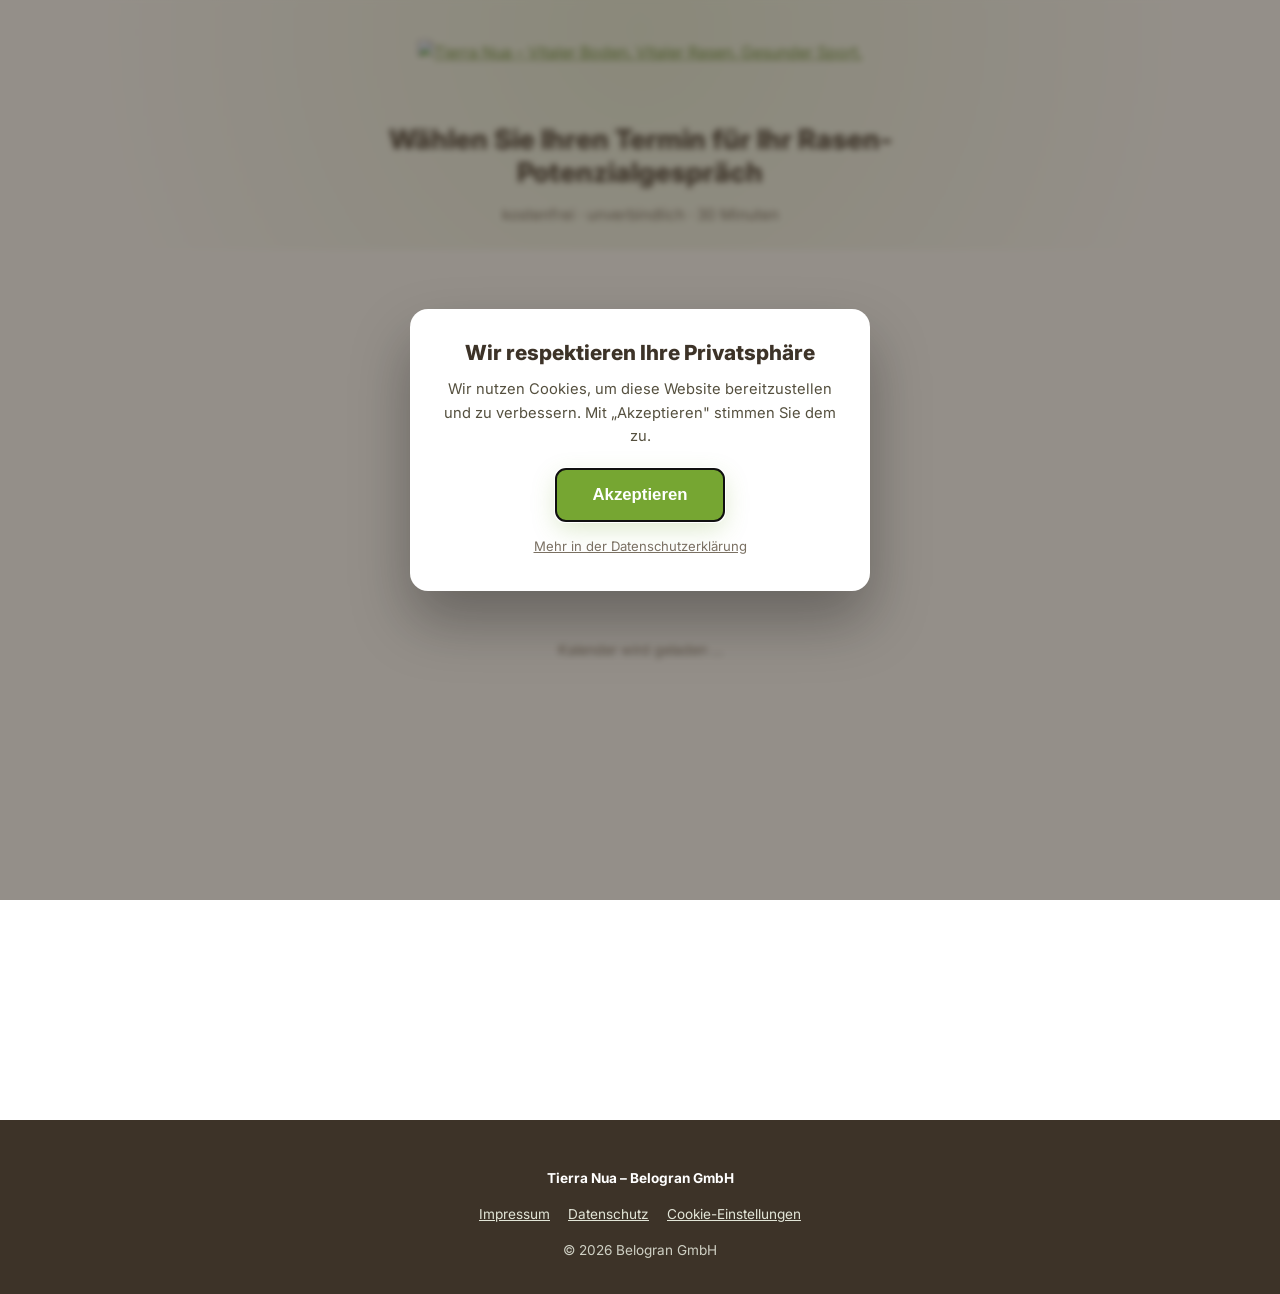
==== index.html @ 2b4388bb "Add files via upload" ====
<!DOCTYPE html>
<html lang="de">
<head>
<meta charset="UTF-8">
<meta name="viewport" content="width=device-width, initial-scale=1.0">
<title>Termin wählen – Rasen-Potenzialgespräch | Tierra Nua</title>
<meta name="description" content="Wählen Sie Ihren Termin für das kostenlose, 30-minütige Rasen-Potenzialgespräch mit Tierra Nua.">
<link rel="icon" href="/favicon.png">
<link rel="preconnect" href="https://fonts.googleapis.com">
<link rel="preconnect" href="https://fonts.gstatic.com" crossorigin>
<link href="https://fonts.googleapis.com/css2?family=Inter:wght@400;500;600;700;800&display=swap" rel="stylesheet">
<link rel="stylesheet" href="/styles.css">
</head>
<body>

<!-- Cookie-Consent-Modal: blockierend, EIN Consent-Punkt für die ganze Seite -->
<div id="cookie-modal" class="cookie-modal" role="dialog" aria-modal="true" aria-labelledby="cookie-title">
  <div class="cookie-modal__box">
    <h2 id="cookie-title" class="cookie-modal__title">Wir respektieren Ihre Privatsphäre</h2>
    <p>Wir nutzen Cookies, um diese Website bereitzustellen und zu verbessern. Mit „Akzeptieren" stimmen Sie dem zu.</p>
    <div class="cookie-modal__btns">
      <button type="button" id="cookie-all" class="btn-cta">Akzeptieren</button>
    </div>
    <a href="/datenschutz" class="cookie-modal__link">Mehr in der Datenschutzerklärung</a>
  </div>
</div>
<script>
  (function(){var c=localStorage.getItem('consent_v1');var m=document.getElementById('cookie-modal');
   if(c){m.hidden=true;}else{document.documentElement.style.overflow='hidden';}})();
</script>

<header class="termin-header hero-bg">
  <div class="container">
    <a href="/" style="display:inline-block;margin-bottom:20px;">
      <img src="/bilder/tierra-nua-logo-mit-claim.png" alt="Tierra Nua – Vitaler Boden. Vitaler Rasen. Gesunder Sport." style="height:64px;width:auto;margin:0 auto;" loading="lazy">
    </a>
    <h1 style="font-size:1.7rem;">Wählen Sie Ihren Termin für Ihr Rasen-Potenzialgespräch</h1>
    <p class="micro-text" style="font-size:0.95rem;">kostenfrei · unverbindlich · 30 Minuten</p>
  </div>
</header>

<section style="padding-top:0;">
  <div class="calendly-wrap">
    <div id="calendly-embed" class="calendly-embed">
      <div class="calendly-loading">Kalender wird geladen …</div>
    </div>
  </div>
</section>

<footer>
  <div class="footer-brand">Tierra Nua – Belogran GmbH</div>
  <div class="footer-links">
    <a href="/impressum">Impressum</a>
    <a href="/datenschutz">Datenschutz</a>
    <a href="#" data-open-cookie-settings>Cookie-Einstellungen</a>
  </div>
  <p style="margin:0;">© <span id="year"></span> Belogran GmbH</p>
</footer>

<script>document.getElementById('year').textContent = new Date().getFullYear();</script>
<script src="/main.js"></script>
</body>
</html>
---- styles.css ----
/* Tierra Nua – Rasen-Potenzialgespräch Landingpage
   Farben: #76A632 (Grün) / #3D3328 (dunkles Braun) / helle Basis */

:root {
  --color-primary: #76A632;
  --color-primary-dark: #5c8527;
  --color-primary-light: #eaf3de;
  --color-dark: #3D3328;
  --color-text: #3D3328;
  --color-bg: #FFFFFF;
  --color-bg-alt: #F7F9F3;
  --color-border: #E4E7DD;
  --max-width-text: 780px;
  --max-width-grid: 1120px;
  --space-section: 96px;
  --space-section-mobile: 64px;
}

* { box-sizing: border-box; }

html { scroll-behavior: smooth; }

body {
  margin: 0;
  font-family: 'Inter', -apple-system, BlinkMacSystemFont, 'Segoe UI', Roboto, sans-serif;
  color: var(--color-text);
  background: var(--color-bg);
  line-height: 1.6;
  -webkit-font-smoothing: antialiased;
}

img { max-width: 100%; height: auto; display: block; }

a { color: var(--color-primary-dark); }

h1, h2, h3 { color: var(--color-dark); line-height: 1.2; margin: 0 0 0.5em; }
h1 { font-size: clamp(2rem, 5vw, 3rem); font-weight: 800; }
h2 { font-size: clamp(1.6rem, 4vw, 2.3rem); font-weight: 800; }
h3 { font-size: 1.2rem; font-weight: 700; }
p { margin: 0 0 1em; }

.container {
  max-width: var(--max-width-text);
  margin: 0 auto;
  padding: 0 24px;
  text-align: center;
}

.container-wide {
  max-width: var(--max-width-grid);
  margin: 0 auto;
  padding: 0 24px;
  text-align: center;
}

section { padding: var(--space-section-mobile) 0; }
@media (min-width: 768px) {
  section { padding: var(--space-section) 0; }
}

.section-alt { background: var(--color-bg-alt); }
.section-accent { background: linear-gradient(160deg, var(--color-primary), var(--color-primary-dark)); color: #fff; }
.section-accent h2, .section-accent p { color: #fff; }

/* Eyebrow badge */
.eyebrow {
  display: inline-block;
  background: var(--color-primary-light);
  color: var(--color-primary-dark);
  font-weight: 700;
  font-size: 0.85rem;
  letter-spacing: 0.02em;
  padding: 8px 18px;
  border-radius: 999px;
  margin-bottom: 20px;
}

/* CTA button */
.btn-cta {
  display: inline-block;
  background: var(--color-primary);
  color: #fff;
  font-weight: 700;
  font-size: 1.05rem;
  padding: 16px 36px;
  border-radius: 10px;
  text-decoration: none;
  border: none;
  cursor: pointer;
  transition: transform 0.15s ease, background 0.15s ease, box-shadow 0.15s ease;
  box-shadow: 0 8px 24px rgba(118, 166, 50, 0.25);
}
.btn-cta:hover { background: var(--color-primary-dark); transform: translateY(-2px); }
.section-accent .btn-cta { background: #fff; color: var(--color-primary-dark); box-shadow: 0 8px 24px rgba(0,0,0,0.15); }
.section-accent .btn-cta:hover { background: #f2f2f2; }

.micro-text {
  font-size: 0.85rem;
  color: #6b6154;
  margin-top: 12px;
}
.section-accent .micro-text { color: rgba(255,255,255,0.85); }

/* Hero */
.hero { padding-top: 56px; }
.hero-video {
  max-width: 720px;
  margin: 28px auto;
  aspect-ratio: 16/9;
  border-radius: 16px;
  overflow: hidden;
  position: relative;
  background: #22301a;
  box-shadow: 0 20px 50px rgba(61, 51, 40, 0.25);
}
.hero-video__placeholder {
  position: absolute; inset: 0;
  display: flex; align-items: center; justify-content: center;
  color: #fff;
}
.hero-video__play {
  width: 74px; height: 74px; border-radius: 50%;
  background: rgba(255,255,255,0.15);
  border: 2px solid rgba(255,255,255,0.6);
  display: flex; align-items: center; justify-content: center;
}
.hero-bg {
  position: relative;
  overflow: hidden;
}
.hero-bg::before {
  content: "";
  position: absolute;
  top: -30%; left: 50%;
  width: 140%; height: 140%;
  transform: translateX(-50%);
  background: radial-gradient(circle at 50% 30%, rgba(118,166,50,0.16), transparent 60%);
  animation: drift 18s ease-in-out infinite alternate;
  z-index: 0;
  pointer-events: none;
}
.hero-bg > * { position: relative; z-index: 1; }
@keyframes drift {
  from { transform: translateX(-52%) translateY(0); }
  to { transform: translateX(-48%) translateY(2%); }
}

.trust-line {
  margin-top: 32px;
  font-size: 0.95rem;
  color: #6b6154;
  font-weight: 600;
}

/* Icon list */
.icon-list {
  list-style: none;
  padding: 0;
  margin: 40px auto 0;
  max-width: var(--max-width-grid);
  display: grid;
  gap: 20px;
  grid-template-columns: 1fr;
  text-align: left;
}
@media (min-width: 640px) {
  .icon-list { grid-template-columns: 1fr 1fr; }
}
.icon-list li {
  display: flex;
  gap: 16px;
  align-items: flex-start;
  background: #fff;
  border: 1px solid var(--color-border);
  border-radius: 14px;
  padding: 20px;
}
.icon-list .icon {
  flex: none;
  width: 40px; height: 40px;
  border-radius: 10px;
  background: var(--color-primary-light);
  display: flex; align-items: center; justify-content: center;
}
.icon-list .icon svg { width: 22px; height: 22px; stroke: var(--color-primary-dark); }

/* Step grid (Lösung / So läuft's) */
.step-grid {
  display: grid;
  gap: 24px;
  grid-template-columns: 1fr;
  margin: 40px auto 0;
  max-width: var(--max-width-grid);
}
@media (min-width: 768px) {
  .step-grid { grid-template-columns: repeat(3, 1fr); }
}
.step-card {
  background: #fff;
  border: 1px solid var(--color-border);
  border-radius: 16px;
  padding: 28px 24px;
  text-align: left;
  position: relative;
}
.step-card .step-badge {
  display: inline-flex;
  align-items: center; justify-content: center;
  width: 34px; height: 34px;
  border-radius: 50%;
  background: var(--color-primary);
  color: #fff;
  font-weight: 800;
  margin-bottom: 14px;
}
.step-card .step-tag {
  display: inline-block;
  font-size: 0.75rem;
  font-weight: 700;
  color: var(--color-primary-dark);
  background: var(--color-primary-light);
  padding: 3px 10px;
  border-radius: 999px;
  margin-bottom: 10px;
}
.step-card .icon-wrap {
  width: 44px; height: 44px;
  border-radius: 12px;
  background: var(--color-primary-light);
  display: flex; align-items: center; justify-content: center;
  margin-bottom: 14px;
}
.step-card .icon-wrap svg { width: 24px; height: 24px; stroke: var(--color-primary-dark); }

/* Proof / Testimonials */
.testimonial-grid {
  display: grid;
  gap: 24px;
  grid-template-columns: 1fr;
  margin: 40px auto 0;
  max-width: var(--max-width-grid);
  text-align: left;
}
@media (min-width: 860px) {
  .testimonial-grid { grid-template-columns: repeat(3, 1fr); }
}
.testimonial-card {
  background: #fff;
  border: 1px solid var(--color-border);
  border-radius: 16px;
  padding: 26px 24px;
  display: flex;
  flex-direction: column;
}
.testimonial-card blockquote {
  margin: 0 0 16px;
  font-size: 0.95rem;
  color: var(--color-text);
  flex: 1;
}
.testimonial-card cite {
  font-style: normal;
  font-weight: 700;
  font-size: 0.9rem;
  color: var(--color-dark);
  display: block;
}
.testimonial-card .role {
  font-size: 0.82rem;
  color: #7a7062;
  font-weight: 500;
}

.proof-images {
  display: grid;
  gap: 20px;
  grid-template-columns: 1fr;
  margin: 48px auto 0;
  max-width: var(--max-width-grid);
}
@media (min-width: 700px) {
  .proof-images { grid-template-columns: 1fr 1fr; }
}
.proof-images figure {
  margin: 0;
  border-radius: 16px;
  overflow: hidden;
  border: 1px solid var(--color-border);
  background: #fff;
}
.proof-images figcaption {
  padding: 14px 18px;
  font-size: 0.85rem;
  color: #6b6154;
  text-align: left;
}

/* Bio section */
.bio-grid {
  display: grid;
  gap: 40px;
  align-items: center;
  grid-template-columns: 1fr;
  max-width: var(--max-width-grid);
  margin: 0 auto;
  text-align: left;
}
@media (min-width: 800px) {
  .bio-grid { grid-template-columns: 320px 1fr; }
}
.bio-photo img {
  border-radius: 20px;
  width: 100%;
  aspect-ratio: 4/5;
  object-fit: cover;
}
.credibility-row {
  display: grid;
  gap: 16px;
  grid-template-columns: 1fr;
  margin-top: 28px;
}
@media (min-width: 620px) {
  .credibility-row { grid-template-columns: repeat(2, 1fr); }
}
.credibility-card {
  background: var(--color-bg-alt);
  border-radius: 12px;
  padding: 16px 18px;
  font-size: 0.9rem;
}
.credibility-card strong { display: block; color: var(--color-dark); margin-bottom: 2px; }

/* Angebot */
.offer-box {
  max-width: var(--max-width-text);
  margin: 40px auto 0;
  background: #fff;
  border: 1px solid var(--color-border);
  border-radius: 18px;
  padding: 36px 28px;
  text-align: left;
}
.offer-box ul { padding-left: 20px; margin: 0 0 20px; }
.offer-box li { margin-bottom: 8px; }
.risk-reversal {
  background: var(--color-primary-light);
  border-radius: 12px;
  padding: 16px 18px;
  font-weight: 600;
  color: var(--color-primary-dark);
  margin-bottom: 20px;
}

/* FAQ */
.faq-list { max-width: var(--max-width-text); margin: 40px auto 0; text-align: left; }
.faq-item {
  border-bottom: 1px solid var(--color-border);
  padding: 18px 0;
}
.faq-item summary {
  cursor: pointer;
  font-weight: 700;
  color: var(--color-dark);
  list-style: none;
  display: flex;
  justify-content: space-between;
  align-items: center;
  gap: 12px;
}
.faq-item summary::-webkit-details-marker { display: none; }
.faq-item summary::after {
  content: "+";
  font-size: 1.4rem;
  color: var(--color-primary-dark);
  flex: none;
}
.faq-item[open] summary::after { content: "–"; }
.faq-item p { margin-top: 12px; color: #55503f; }

/* Footer */
footer {
  background: var(--color-dark);
  color: #cfd0c4;
  padding: 48px 24px 32px;
  text-align: center;
  font-size: 0.85rem;
}
footer a { color: #e3e6d8; text-decoration: underline; }
footer .footer-links {
  display: flex;
  gap: 18px;
  justify-content: center;
  flex-wrap: wrap;
  margin: 14px 0;
}
footer .footer-brand { font-weight: 700; color: #fff; margin-bottom: 6px; }

/* Fade-in on scroll */
.fade-in {
  opacity: 0;
  transform: translateY(16px);
  transition: opacity 0.7s ease, transform 0.7s ease;
}
.fade-in.is-visible { opacity: 1; transform: translateY(0); }

@media (prefers-reduced-motion: reduce) {
  html { scroll-behavior: auto; }
  .hero-bg::before { animation: none; }
  .fade-in { opacity: 1; transform: none; transition: none; }
}

/* Cookie consent modal */
.cookie-modal {
  position: fixed;
  inset: 0;
  z-index: 9999;
  display: flex;
  align-items: center;
  justify-content: center;
  background: rgba(61, 51, 40, 0.55);
  backdrop-filter: blur(3px);
  padding: 20px;
}
.cookie-modal[hidden] { display: none; }
.cookie-modal__box {
  background: #fff;
  border-radius: 18px;
  max-width: 460px;
  width: 100%;
  padding: 32px 28px;
  text-align: center;
  box-shadow: 0 30px 60px rgba(0,0,0,0.3);
}
.cookie-modal__title { font-size: 1.3rem; margin-bottom: 12px; }
.cookie-modal p { font-size: 0.92rem; color: #55503f; }
.cookie-modal__btns { margin: 20px 0 12px; }
.cookie-modal__link { font-size: 0.82rem; color: #7a7062; }

/* Termin page */
.termin-header { padding: 40px 0 8px; }
.calendly-wrap {
  max-width: 900px;
  margin: 24px auto 0;
  min-width: 320px;
}
.calendly-embed {
  min-width: 320px;
  height: 750px;
}
.calendly-loading {
  display: flex; align-items: center; justify-content: center;
  height: 100%; color: #7a7062; font-size: 0.9rem;
}

/* Danke page */
.check-icon {
  width: 64px; height: 64px;
  border-radius: 50%;
  background: var(--color-primary-light);
  display: flex; align-items: center; justify-content: center;
  margin: 0 auto 20px;
}
.check-icon svg { width: 32px; height: 32px; stroke: var(--color-primary-dark); }
.next-steps {
  text-align: left;
  max-width: var(--max-width-text);
  margin: 32px auto 0;
  display: grid;
  gap: 18px;
}
.next-steps li { display: flex; gap: 14px; }
.next-steps .num {
  flex: none;
  width: 30px; height: 30px;
  border-radius: 50%;
  background: var(--color-primary);
  color: #fff;
  font-weight: 700;
  display: flex; align-items: center; justify-content: center;
  font-size: 0.9rem;
}

/* Legal pages */
.legal-page { max-width: 820px; margin: 0 auto; padding: 56px 24px 80px; text-align: left; }
.legal-page h1 { font-size: 1.8rem; margin-bottom: 24px; }
.legal-page h2 { font-size: 1.2rem; margin-top: 32px; }
.legal-page p, .legal-page li { font-size: 0.95rem; color: #4a4436; }
.legal-todo {
  background: #fff4d6;
  border: 1px solid #e7cf8a;
  border-radius: 10px;
  padding: 14px 16px;
  font-size: 0.85rem;
  color: #6b5a1e;
  margin: 16px 0;
}
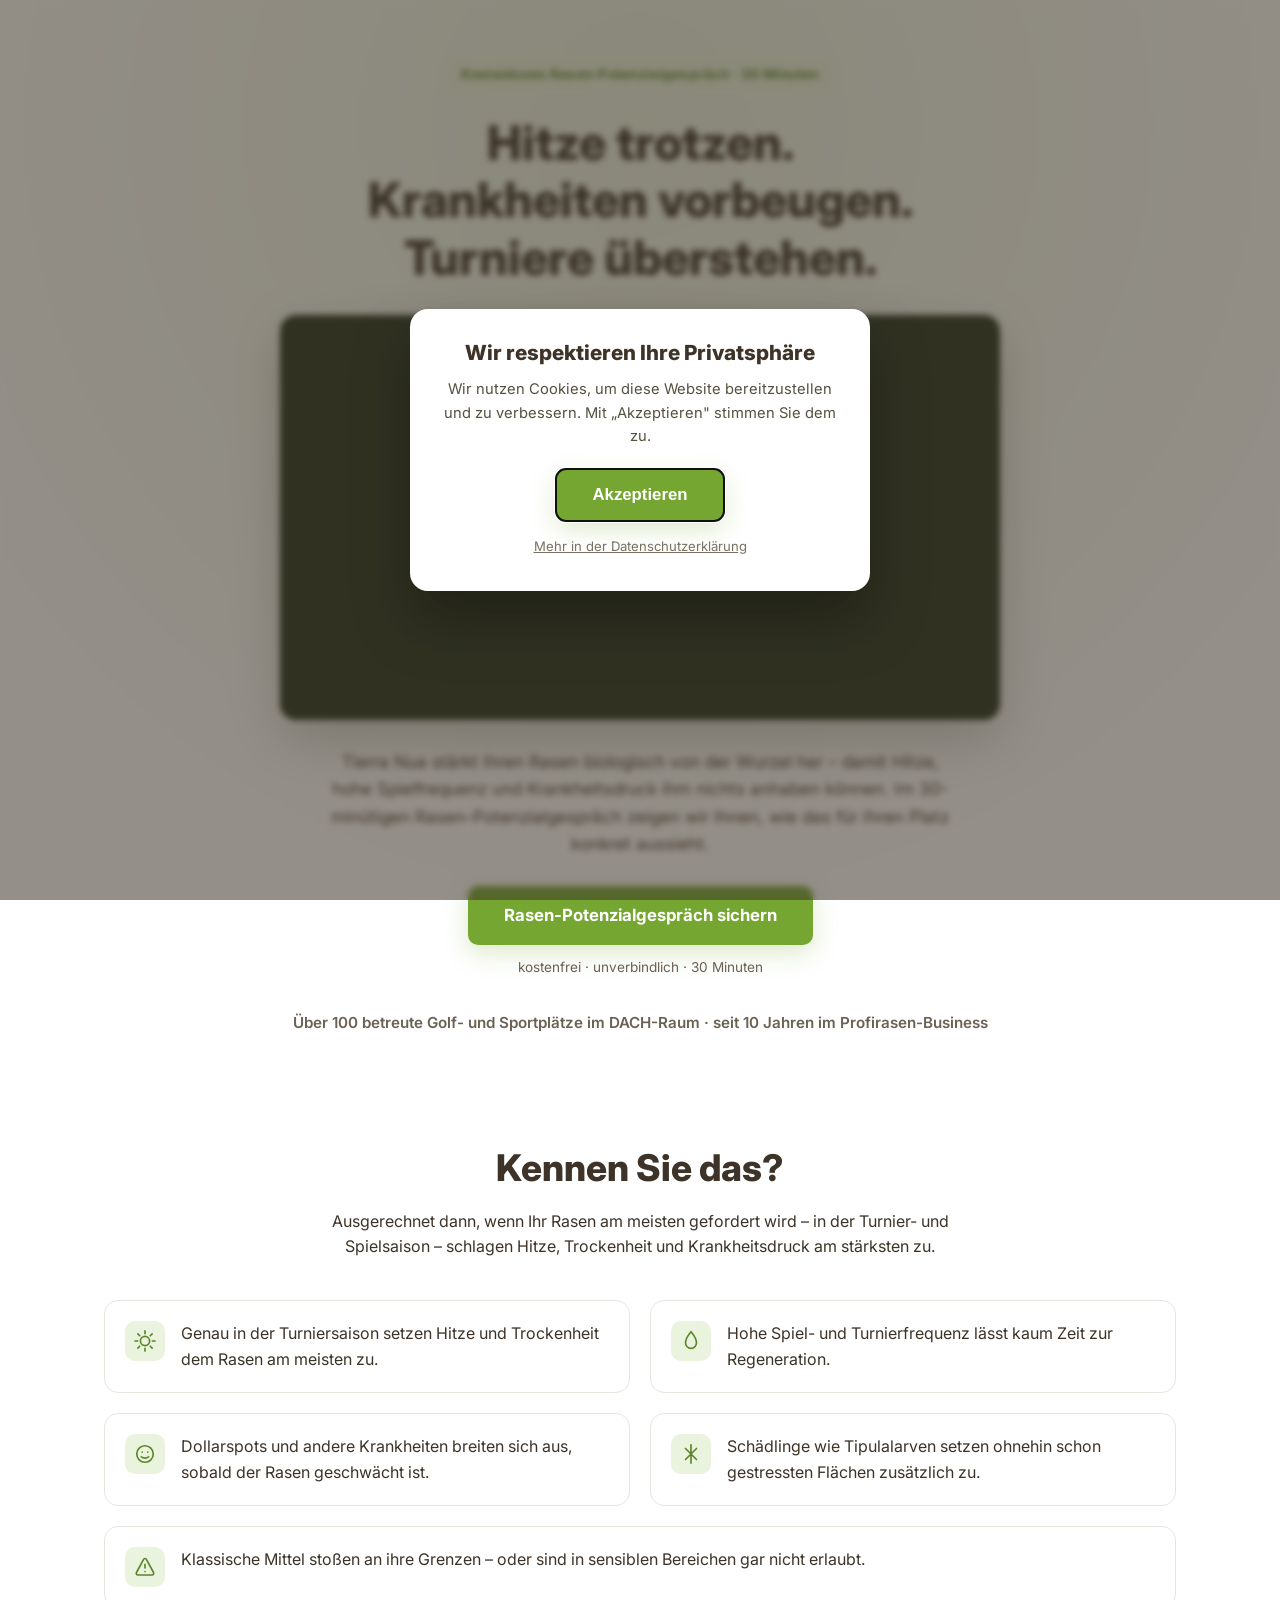
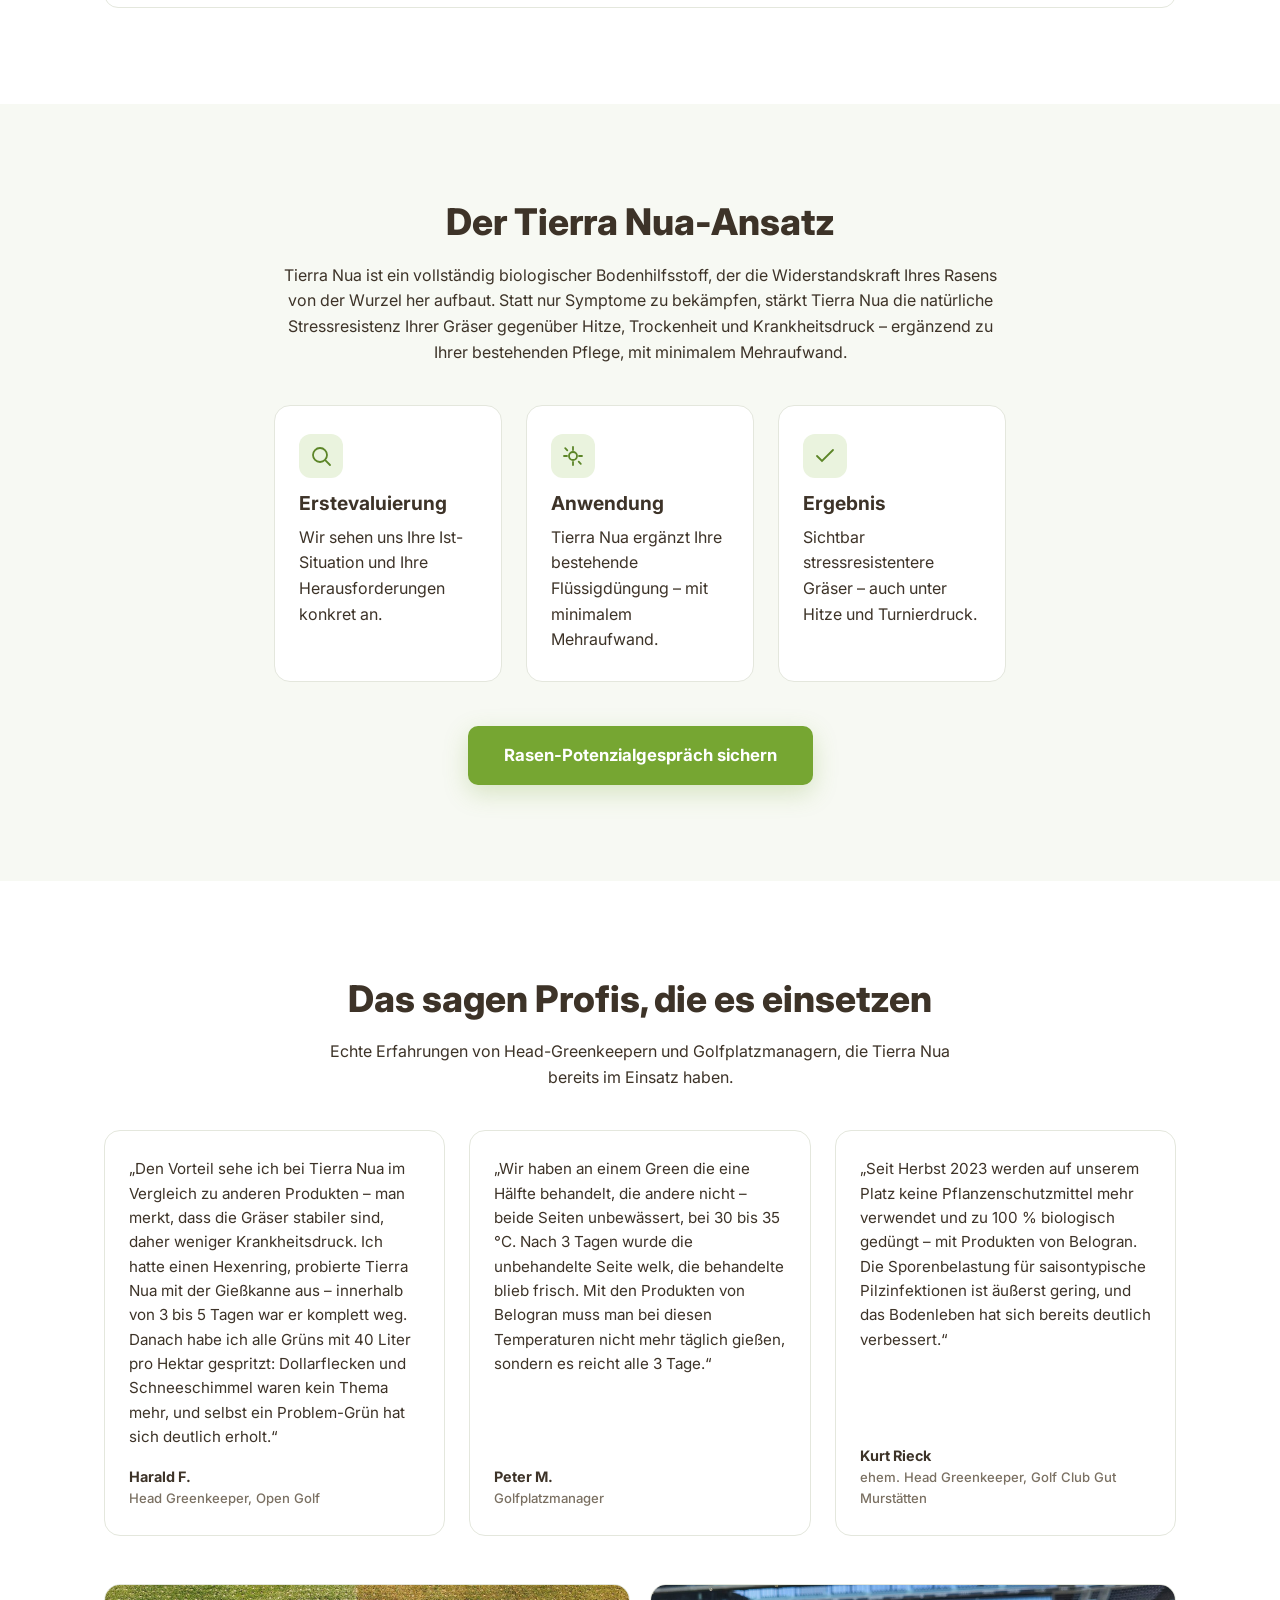
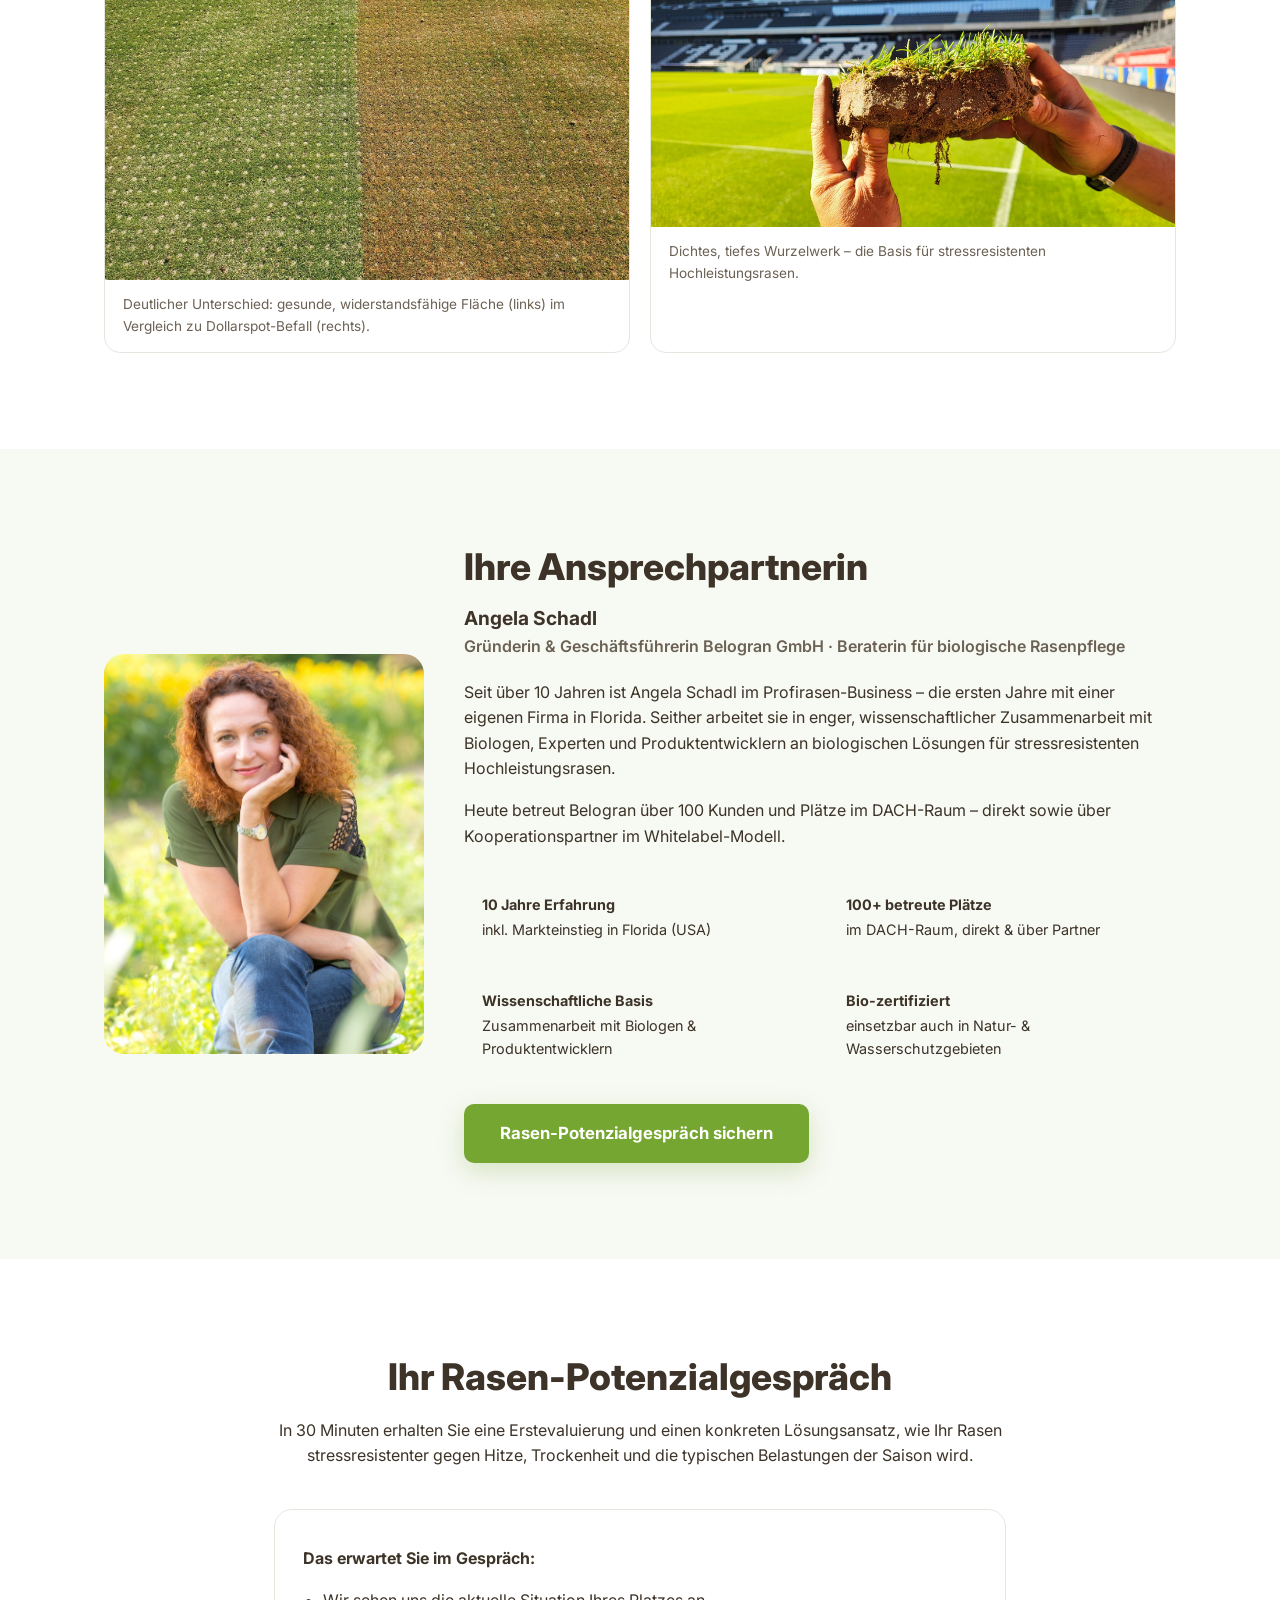
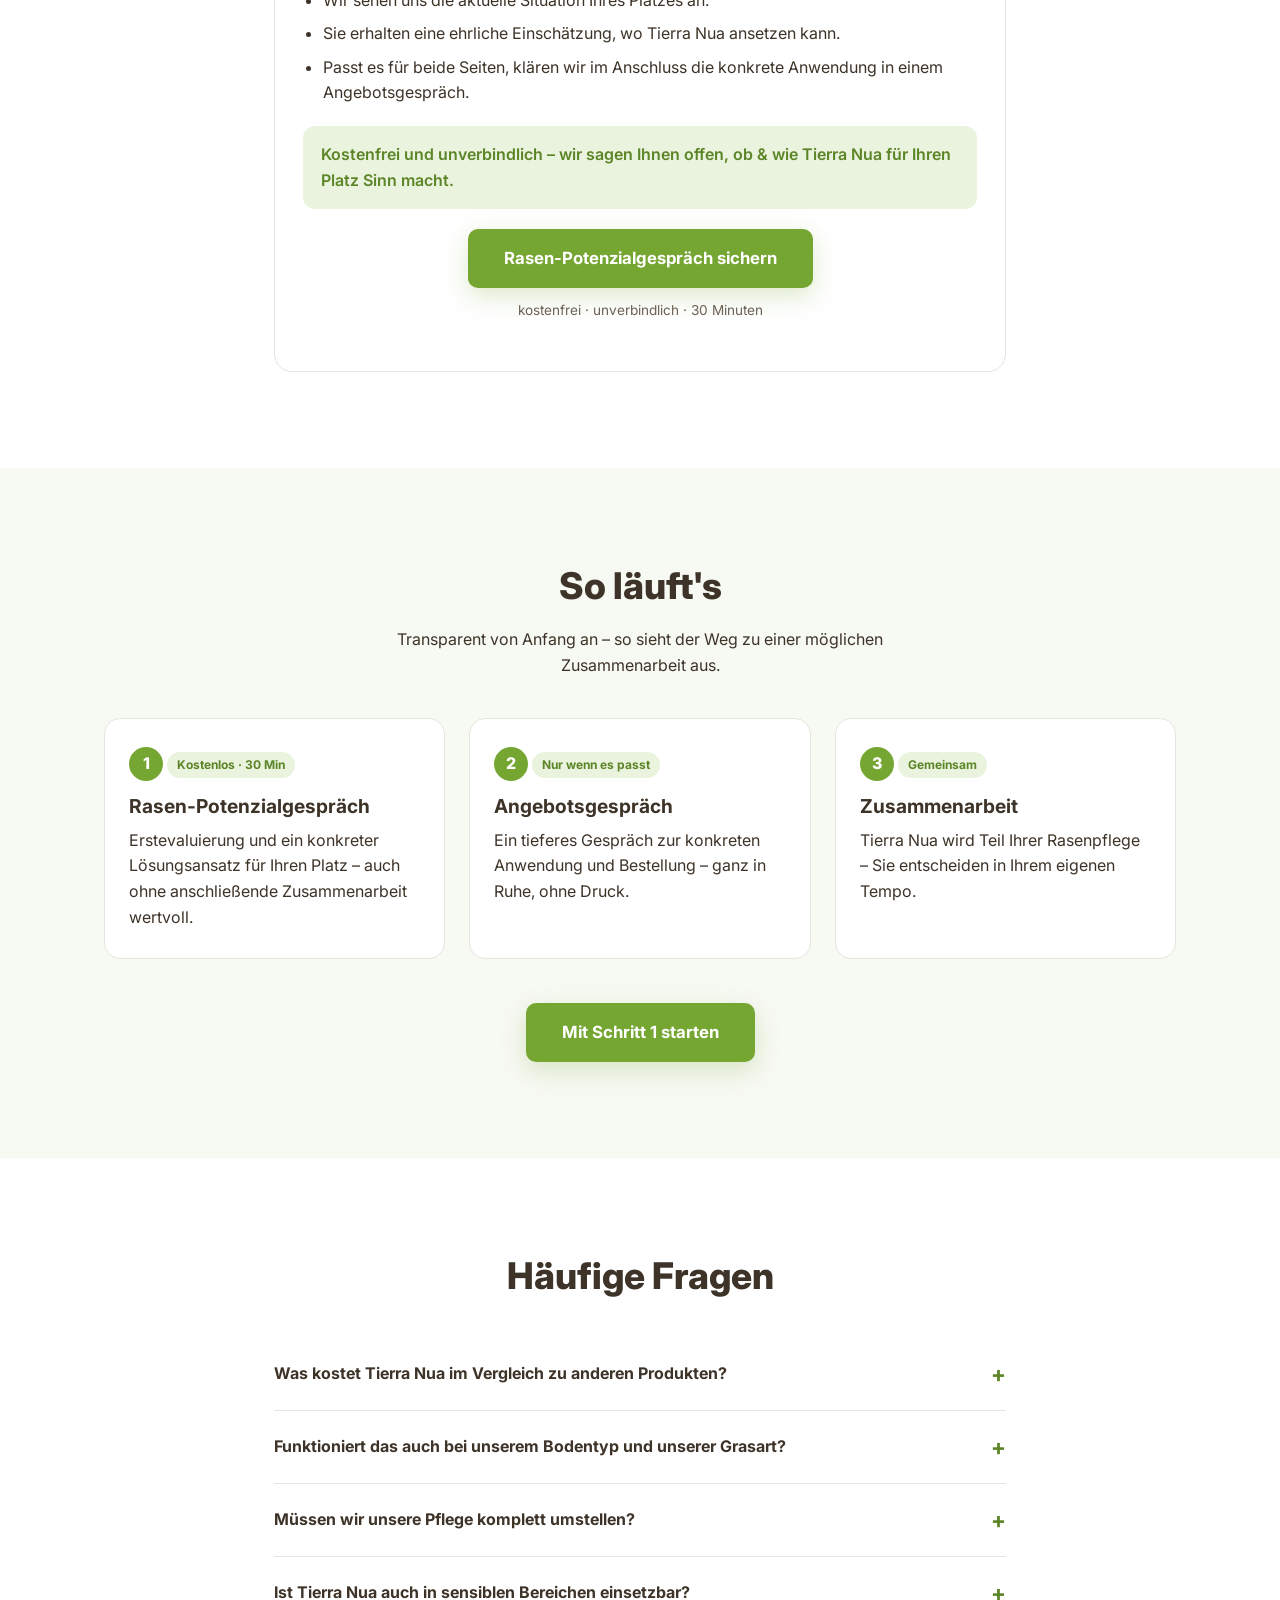
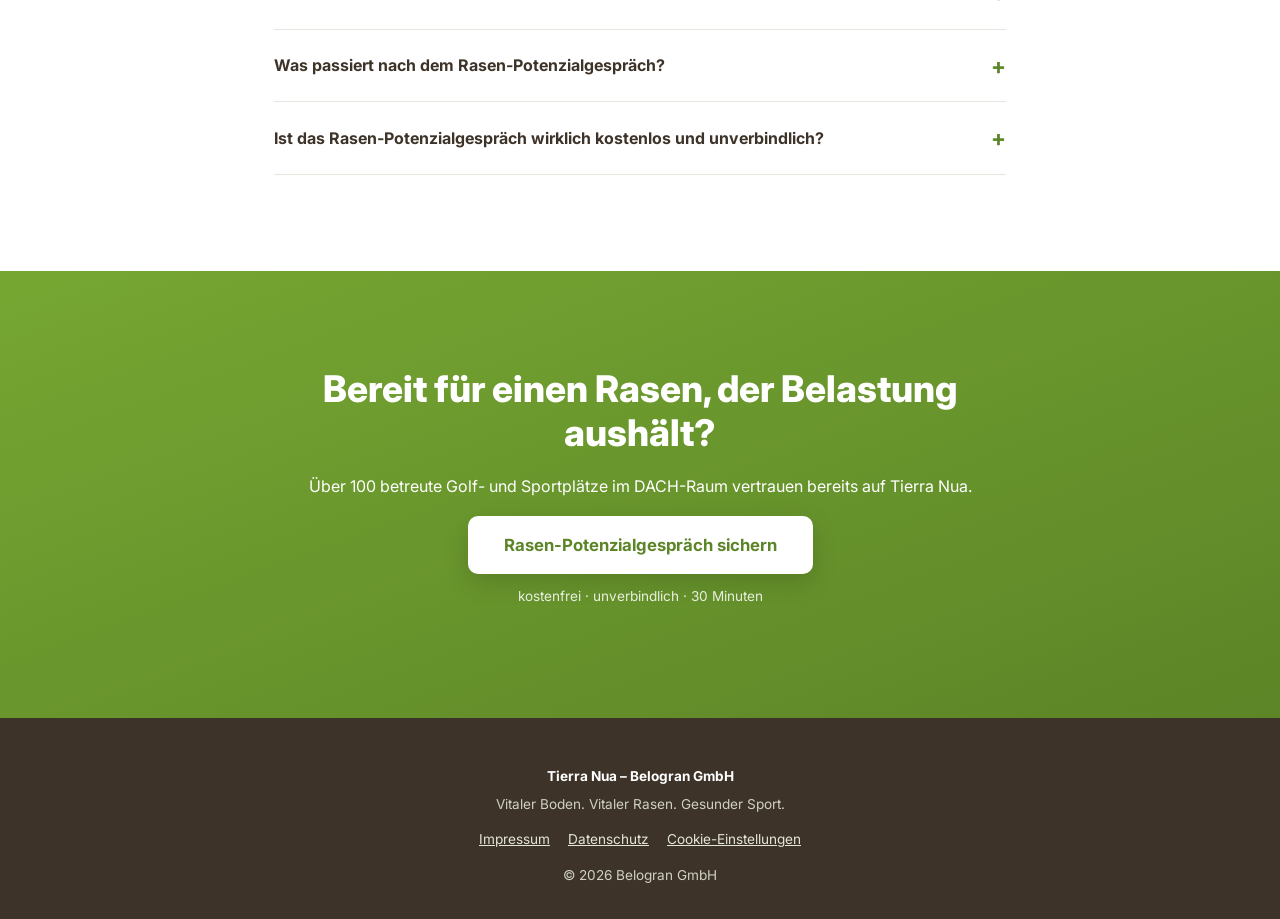
==== commit 7a49a46b: "Rename GITHUBindex.html to index.html" ====
--- a/index.html
+++ b/index.html
@@ -3,8 +3,8 @@
 <head>
 <meta charset="UTF-8">
 <meta name="viewport" content="width=device-width, initial-scale=1.0">
-<title>Termin wählen – Rasen-Potenzialgespräch | Tierra Nua</title>
-<meta name="description" content="Wählen Sie Ihren Termin für das kostenlose, 30-minütige Rasen-Potenzialgespräch mit Tierra Nua.">
+<title>Tierra Nua – Kostenloses Rasen-Potenzialgespräch | Belogran</title>
+<meta name="description" content="Stressresistente Grüns – auch bei Hitze, Trockenheit und hoher Turnierfrequenz. Sichern Sie sich Ihr kostenloses, 30-minütiges Rasen-Potenzialgespräch mit Tierra Nua.">
 <link rel="icon" href="/favicon.png">
 <link rel="preconnect" href="https://fonts.googleapis.com">
 <link rel="preconnect" href="https://fonts.gstatic.com" crossorigin>
@@ -29,26 +29,275 @@
    if(c){m.hidden=true;}else{document.documentElement.style.overflow='hidden';}})();
 </script>
 
-<header class="termin-header hero-bg">
+<!-- HERO -->
+<header class="hero hero-bg">
   <div class="container">
-    <a href="/" style="display:inline-block;margin-bottom:20px;">
-      <img src="/bilder/tierra-nua-logo-mit-claim.png" alt="Tierra Nua – Vitaler Boden. Vitaler Rasen. Gesunder Sport." style="height:64px;width:auto;margin:0 auto;" loading="lazy">
-    </a>
-    <h1 style="font-size:1.7rem;">Wählen Sie Ihren Termin für Ihr Rasen-Potenzialgespräch</h1>
-    <p class="micro-text" style="font-size:0.95rem;">kostenfrei · unverbindlich · 30 Minuten</p>
+    <span class="eyebrow">Kostenloses Rasen-Potenzialgespräch · 30 Minuten</span>
+    <h1>Hitze trotzen.<br>Krankheiten vorbeugen.<br>Turniere überstehen.</h1>
+
+    <div class="hero-video">
+      <div class="hero-video__placeholder">
+        <div class="hero-video__play">
+          <svg width="26" height="26" viewBox="0 0 24 24" fill="none" stroke="#ffffff" stroke-width="1.8"><polygon points="6 4 20 12 6 20" fill="#ffffff" stroke="none"/></svg>
+        </div>
+      </div>
+      <!-- TODO: Vimeo-Embed von Angela nachreichen -->
+    </div>
+
+    <p style="max-width:620px;margin:0 auto 28px;font-size:1.08rem;">
+      Tierra Nua stärkt Ihren Rasen biologisch von der Wurzel her – damit Hitze, hohe Spielfrequenz und
+      Krankheitsdruck ihm nichts anhaben können. Im 30-minütigen Rasen-Potenzialgespräch zeigen wir Ihnen,
+      wie das für Ihren Platz konkret aussieht.
+    </p>
+
+    <a href="/termin" class="btn-cta">Rasen-Potenzialgespräch sichern</a>
+    <p class="micro-text">kostenfrei · unverbindlich · 30 Minuten</p>
+
+    <p class="trust-line">Über 100 betreute Golf- und Sportplätze im DACH-Raum · seit 10 Jahren im Profirasen-Business</p>
   </div>
 </header>
 
-<section style="padding-top:0;">
-  <div class="calendly-wrap">
-    <div id="calendly-embed" class="calendly-embed">
-      <div class="calendly-loading">Kalender wird geladen …</div>
-    </div>
-  </div>
-</section>
-
+<!-- PROBLEM / PAIN -->
+<section>
+  <div class="container-wide fade-in">
+    <h2>Kennen Sie das?</h2>
+    <p style="max-width:640px;margin:0 auto;">Ausgerechnet dann, wenn Ihr Rasen am meisten gefordert wird – in der Turnier- und Spielsaison – schlagen Hitze, Trockenheit und Krankheitsdruck am stärksten zu.</p>
+
+    <ul class="icon-list">
+      <li>
+        <span class="icon"><svg viewBox="0 0 24 24" fill="none" stroke-width="1.8" stroke-linecap="round"><circle cx="12" cy="12" r="5"/><path d="M12 1v3M12 20v3M4.2 4.2l2.1 2.1M17.7 17.7l2.1 2.1M1 12h3M20 12h3M4.2 19.8l2.1-2.1M17.7 6.3l2.1-2.1"/></svg></span>
+        <span>Genau in der Turniersaison setzen Hitze und Trockenheit dem Rasen am meisten zu.</span>
+      </li>
+      <li>
+        <span class="icon"><svg viewBox="0 0 24 24" fill="none" stroke-width="1.8" stroke-linecap="round"><path d="M12 2s6 7 6 12a6 6 0 0 1-12 0c0-5 6-12 6-12z"/></svg></span>
+        <span>Hohe Spiel- und Turnierfrequenz lässt kaum Zeit zur Regeneration.</span>
+      </li>
+      <li>
+        <span class="icon"><svg viewBox="0 0 24 24" fill="none" stroke-width="1.8" stroke-linecap="round"><circle cx="12" cy="12" r="9"/><path d="M9 10h.01M15 10h.01M8 15c1 1 2 1.5 4 1.5s3-.5 4-1.5"/></svg></span>
+        <span>Dollarspots und andere Krankheiten breiten sich aus, sobald der Rasen geschwächt ist.</span>
+      </li>
+      <li>
+        <span class="icon"><svg viewBox="0 0 24 24" fill="none" stroke-width="1.8" stroke-linecap="round"><path d="M12 2v20M6 6l12 12M18 6L6 18"/></svg></span>
+        <span>Schädlinge wie Tipulalarven setzen ohnehin schon gestressten Flächen zusätzlich zu.</span>
+      </li>
+      <li style="grid-column: 1 / -1;">
+        <span class="icon"><svg viewBox="0 0 24 24" fill="none" stroke-width="1.8" stroke-linecap="round"><path d="M12 9v4M12 17h.01M10.3 3.9 2.7 18a1.8 1.8 0 0 0 1.6 2.7h15.4a1.8 1.8 0 0 0 1.6-2.7L13.7 3.9a1.8 1.8 0 0 0-3.4 0z"/></svg></span>
+        <span>Klassische Mittel stoßen an ihre Grenzen – oder sind in sensiblen Bereichen gar nicht erlaubt.</span>
+      </li>
+    </ul>
+  </div>
+</section>
+
+<!-- LÖSUNG / MECHANISMUS -->
+<section class="section-alt">
+  <div class="container fade-in">
+    <h2>Der Tierra Nua-Ansatz</h2>
+    <p>
+      Tierra Nua ist ein vollständig biologischer Bodenhilfsstoff, der die Widerstandskraft Ihres Rasens
+      von der Wurzel her aufbaut. Statt nur Symptome zu bekämpfen, stärkt Tierra Nua die natürliche
+      Stressresistenz Ihrer Gräser gegenüber Hitze, Trockenheit und Krankheitsdruck – ergänzend zu Ihrer
+      bestehenden Pflege, mit minimalem Mehraufwand.
+    </p>
+
+    <div class="step-grid">
+      <div class="step-card">
+        <div class="icon-wrap"><svg viewBox="0 0 24 24" fill="none" stroke-width="1.8" stroke-linecap="round"><circle cx="11" cy="11" r="7"/><path d="M21 21l-4.3-4.3"/></svg></div>
+        <h3>Erstevaluierung</h3>
+        <p style="margin:0;">Wir sehen uns Ihre Ist-Situation und Ihre Herausforderungen konkret an.</p>
+      </div>
+      <div class="step-card">
+        <div class="icon-wrap"><svg viewBox="0 0 24 24" fill="none" stroke-width="1.8" stroke-linecap="round"><path d="M12 3v3M12 18v3M4.2 4.2l2.1 2.1M17.7 17.7l2.1 2.1M3 12h3M18 12h3"/><circle cx="12" cy="12" r="4"/></svg></div>
+        <h3>Anwendung</h3>
+        <p style="margin:0;">Tierra Nua ergänzt Ihre bestehende Flüssigdüngung – mit minimalem Mehraufwand.</p>
+      </div>
+      <div class="step-card">
+        <div class="icon-wrap"><svg viewBox="0 0 24 24" fill="none" stroke-width="1.8" stroke-linecap="round"><path d="M4 12l5 5L20 6"/></svg></div>
+        <h3>Ergebnis</h3>
+        <p style="margin:0;">Sichtbar stressresistentere Gräser – auch unter Hitze und Turnierdruck.</p>
+      </div>
+    </div>
+
+    <div style="margin-top:44px;">
+      <a href="/termin" class="btn-cta">Rasen-Potenzialgespräch sichern</a>
+    </div>
+  </div>
+</section>
+
+<!-- PROOF -->
+<section>
+  <div class="container-wide fade-in">
+    <h2>Das sagen Profis, die es einsetzen</h2>
+    <p style="max-width:640px;margin:0 auto;">Echte Erfahrungen von Head-Greenkeepern und Golfplatzmanagern, die Tierra Nua bereits im Einsatz haben.</p>
+
+    <div class="testimonial-grid">
+      <div class="testimonial-card">
+        <blockquote>„Den Vorteil sehe ich bei Tierra Nua im Vergleich zu anderen Produkten – man merkt, dass die Gräser stabiler sind, daher weniger Krankheitsdruck. Ich hatte einen Hexenring, probierte Tierra Nua mit der Gießkanne aus – innerhalb von 3 bis 5 Tagen war er komplett weg. Danach habe ich alle Grüns mit 40 Liter pro Hektar gespritzt: Dollarflecken und Schneeschimmel waren kein Thema mehr, und selbst ein Problem-Grün hat sich deutlich erholt.“</blockquote>
+        <cite>Harald F.</cite>
+        <span class="role">Head Greenkeeper, Open Golf</span>
+      </div>
+      <div class="testimonial-card">
+        <blockquote>„Wir haben an einem Green die eine Hälfte behandelt, die andere nicht – beide Seiten unbewässert, bei 30 bis 35 °C. Nach 3 Tagen wurde die unbehandelte Seite welk, die behandelte blieb frisch. Mit den Produkten von Belogran muss man bei diesen Temperaturen nicht mehr täglich gießen, sondern es reicht alle 3 Tage.“</blockquote>
+        <cite>Peter M.</cite>
+        <span class="role">Golfplatzmanager</span>
+      </div>
+      <div class="testimonial-card">
+        <blockquote>„Seit Herbst 2023 werden auf unserem Platz keine Pflanzenschutzmittel mehr verwendet und zu 100 % biologisch gedüngt – mit Produkten von Belogran. Die Sporenbelastung für saisontypische Pilzinfektionen ist äußerst gering, und das Bodenleben hat sich bereits deutlich verbessert.“</blockquote>
+        <cite>Kurt Rieck</cite>
+        <span class="role">ehem. Head Greenkeeper, Golf Club Gut Murstätten</span>
+      </div>
+    </div>
+
+    <div class="proof-images">
+      <figure>
+        <img src="/vorher-nachher-split-dollarspot.jpg" alt="Vergleich: links gesundes, behandeltes Grün – rechts von Dollarspots befallene Fläche" loading="lazy" width="1344" height="756">
+        <figcaption>Deutlicher Unterschied: gesunde, widerstandsfähige Fläche (links) im Vergleich zu Dollarspot-Befall (rechts).</figcaption>
+      </figure>
+      <figure>
+        <img src="/vorher-nachher-wurzeln-1.jpg" alt="Bodenprofil mit dichtem, tiefem Wurzelwerk auf einem Sportplatz" loading="lazy" width="2000" height="924">
+        <figcaption>Dichtes, tiefes Wurzelwerk – die Basis für stressresistenten Hochleistungsrasen.</figcaption>
+      </figure>
+    </div>
+  </div>
+</section>
+
+<!-- BIO / AUTORITÄT -->
+<section class="section-alt">
+  <div class="container-wide fade-in">
+    <div class="bio-grid">
+      <div class="bio-photo">
+        <img src="/angela-tierra-nua-portrait.jpg" alt="Angela Schadl, Gründerin von Belogran" loading="lazy" width="1333" height="2000">
+      </div>
+      <div>
+        <h2>Ihre Ansprechpartnerin</h2>
+        <h3 style="margin-bottom:4px;">Angela Schadl</h3>
+        <p style="margin-bottom:20px;color:#6b6154;font-weight:600;">Gründerin &amp; Geschäftsführerin Belogran GmbH · Beraterin für biologische Rasenpflege</p>
+        <p>
+          Seit über 10 Jahren ist Angela Schadl im Profirasen-Business – die ersten Jahre mit einer eigenen
+          Firma in Florida. Seither arbeitet sie in enger, wissenschaftlicher Zusammenarbeit mit Biologen,
+          Experten und Produktentwicklern an biologischen Lösungen für stressresistenten Hochleistungsrasen.
+        </p>
+        <p>
+          Heute betreut Belogran über 100 Kunden und Plätze im DACH-Raum – direkt sowie über
+          Kooperationspartner im Whitelabel-Modell.
+        </p>
+
+        <div class="credibility-row">
+          <div class="credibility-card"><strong>10 Jahre Erfahrung</strong>inkl. Markteinstieg in Florida (USA)</div>
+          <div class="credibility-card"><strong>100+ betreute Plätze</strong>im DACH-Raum, direkt &amp; über Partner</div>
+          <div class="credibility-card"><strong>Wissenschaftliche Basis</strong>Zusammenarbeit mit Biologen &amp; Produktentwicklern</div>
+          <div class="credibility-card"><strong>Bio-zertifiziert</strong>einsetzbar auch in Natur- &amp; Wasserschutzgebieten</div>
+        </div>
+
+        <div style="margin-top:28px;">
+          <a href="/termin" class="btn-cta">Rasen-Potenzialgespräch sichern</a>
+        </div>
+      </div>
+    </div>
+  </div>
+</section>
+
+<!-- ANGEBOT / FRAMING -->
+<section>
+  <div class="container fade-in">
+    <h2>Ihr Rasen-Potenzialgespräch</h2>
+    <p>In 30 Minuten erhalten Sie eine Erstevaluierung und einen konkreten Lösungsansatz, wie Ihr Rasen stressresistenter gegen Hitze, Trockenheit und die typischen Belastungen der Saison wird.</p>
+
+    <div class="offer-box">
+      <p style="font-weight:700;color:var(--color-dark);">Das erwartet Sie im Gespräch:</p>
+      <ul>
+        <li>Wir sehen uns die aktuelle Situation Ihres Platzes an.</li>
+        <li>Sie erhalten eine ehrliche Einschätzung, wo Tierra Nua ansetzen kann.</li>
+        <li>Passt es für beide Seiten, klären wir im Anschluss die konkrete Anwendung in einem Angebotsgespräch.</li>
+      </ul>
+      <div class="risk-reversal">Kostenfrei und unverbindlich – wir sagen Ihnen offen, ob &amp; wie Tierra Nua für Ihren Platz Sinn macht.</div>
+      <div style="text-align:center;">
+        <a href="/termin" class="btn-cta">Rasen-Potenzialgespräch sichern</a>
+        <p class="micro-text">kostenfrei · unverbindlich · 30 Minuten</p>
+      </div>
+    </div>
+  </div>
+</section>
+
+<!-- SO LÄUFT'S -->
+<section class="section-alt">
+  <div class="container-wide fade-in">
+    <h2>So läuft's</h2>
+    <p style="max-width:600px;margin:0 auto;">Transparent von Anfang an – so sieht der Weg zu einer möglichen Zusammenarbeit aus.</p>
+
+    <div class="step-grid">
+      <div class="step-card">
+        <span class="step-badge">1</span>
+        <span class="step-tag">Kostenlos · 30 Min</span>
+        <h3>Rasen-Potenzialgespräch</h3>
+        <p style="margin:0;">Erstevaluierung und ein konkreter Lösungsansatz für Ihren Platz – auch ohne anschließende Zusammenarbeit wertvoll.</p>
+      </div>
+      <div class="step-card">
+        <span class="step-badge">2</span>
+        <span class="step-tag">Nur wenn es passt</span>
+        <h3>Angebotsgespräch</h3>
+        <p style="margin:0;">Ein tieferes Gespräch zur konkreten Anwendung und Bestellung – ganz in Ruhe, ohne Druck.</p>
+      </div>
+      <div class="step-card">
+        <span class="step-badge">3</span>
+        <span class="step-tag">Gemeinsam</span>
+        <h3>Zusammenarbeit</h3>
+        <p style="margin:0;">Tierra Nua wird Teil Ihrer Rasenpflege – Sie entscheiden in Ihrem eigenen Tempo.</p>
+      </div>
+    </div>
+
+    <div style="margin-top:44px;">
+      <a href="/termin" class="btn-cta">Mit Schritt 1 starten</a>
+    </div>
+  </div>
+</section>
+
+<!-- FAQ -->
+<section>
+  <div class="container fade-in">
+    <h2>Häufige Fragen</h2>
+    <div class="faq-list">
+      <details class="faq-item">
+        <summary>Was kostet Tierra Nua im Vergleich zu anderen Produkten?</summary>
+        <p>Tierra Nua liegt preislich im Mittelfeld verglichen mit anderen Produkten am Markt – bei der Leistung schneidet es aber überdurchschnittlich gut ab. Zudem ist es mit anderen Produkten kombinierbar.</p>
+      </details>
+      <details class="faq-item">
+        <summary>Funktioniert das auch bei unserem Bodentyp und unserer Grasart?</summary>
+        <p>Ja. Tierra Nua wirkt bei allen Bodenarten und Grastypen sehr gut. Bei sandigen Böden fördert es die Kompaktheit, bei kompakten Böden bricht es diese eher auf.</p>
+      </details>
+      <details class="faq-item">
+        <summary>Müssen wir unsere Pflege komplett umstellen?</summary>
+        <p>Nein. Wenn Sie bereits flüssig düngen – was fast immer der Fall ist – ist der Mehraufwand minimal.</p>
+      </details>
+      <details class="faq-item">
+        <summary>Ist Tierra Nua auch in sensiblen Bereichen einsetzbar?</summary>
+        <p>Ja. Unsere Produkte sind bio-zertifiziert und überall einsetzbar – auch in Naturschutz- und Wasserschutzgebieten, sogar per Drohne ausgebracht.</p>
+      </details>
+      <details class="faq-item">
+        <summary>Was passiert nach dem Rasen-Potenzialgespräch?</summary>
+        <p>Wenn es für beide Seiten passt, folgt ein Angebotsgespräch zur konkreten Anwendung und Bestellung. Ohne Interesse Ihrerseits endet es einfach beim kostenlosen Rasen-Potenzialgespräch – ganz ohne Verpflichtung.</p>
+      </details>
+      <details class="faq-item">
+        <summary>Ist das Rasen-Potenzialgespräch wirklich kostenlos und unverbindlich?</summary>
+        <p>Ja, absolut. Kein Verkaufsdruck – wir sagen Ihnen ehrlich, ob und wie Tierra Nua für Ihren Platz Sinn macht.</p>
+      </details>
+    </div>
+  </div>
+</section>
+
+<!-- FINAL CTA -->
+<section class="section-accent">
+  <div class="container fade-in">
+    <h2>Bereit für einen Rasen, der Belastung aushält?</h2>
+    <p>Über 100 betreute Golf- und Sportplätze im DACH-Raum vertrauen bereits auf Tierra Nua.</p>
+    <a href="/termin" class="btn-cta">Rasen-Potenzialgespräch sichern</a>
+    <p class="micro-text">kostenfrei · unverbindlich · 30 Minuten</p>
+  </div>
+</section>
+
+<!-- FOOTER -->
 <footer>
   <div class="footer-brand">Tierra Nua – Belogran GmbH</div>
+  <p style="margin:0;">Vitaler Boden. Vitaler Rasen. Gesunder Sport.</p>
   <div class="footer-links">
     <a href="/impressum">Impressum</a>
     <a href="/datenschutz">Datenschutz</a>
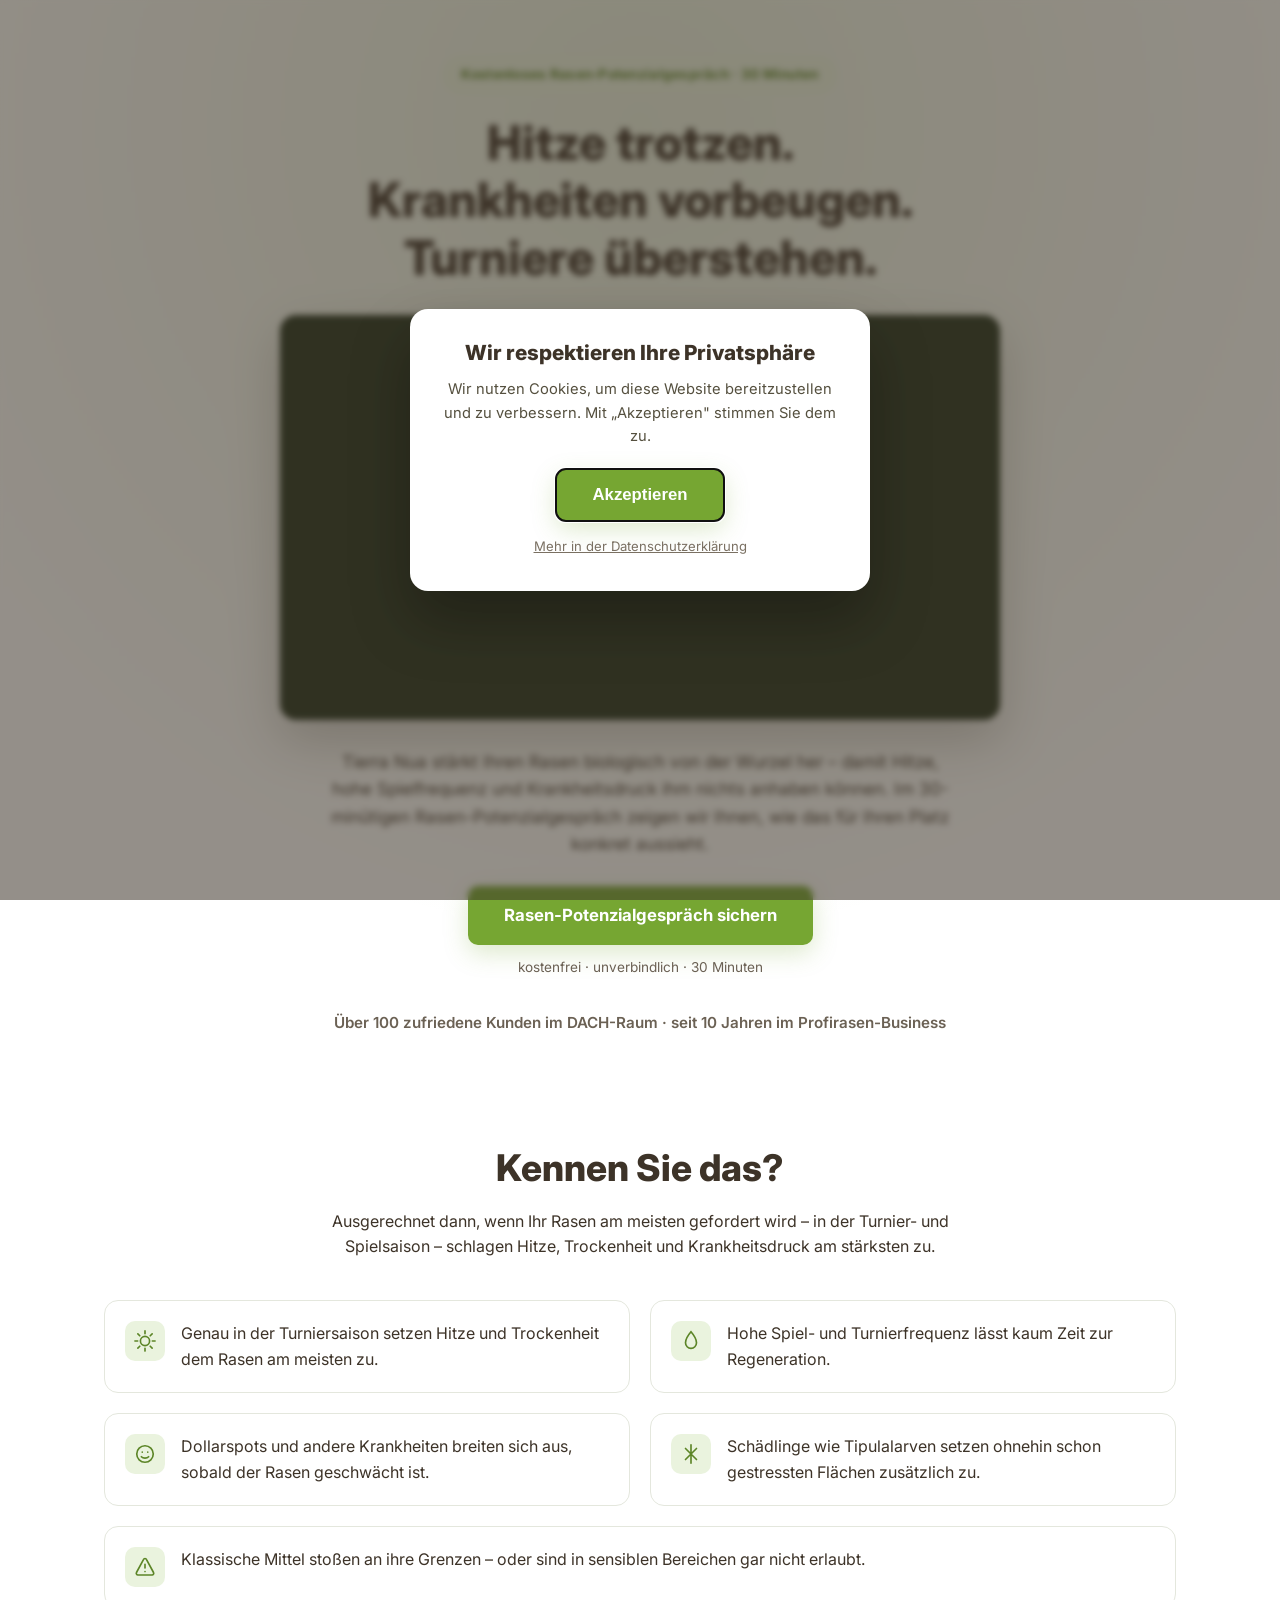
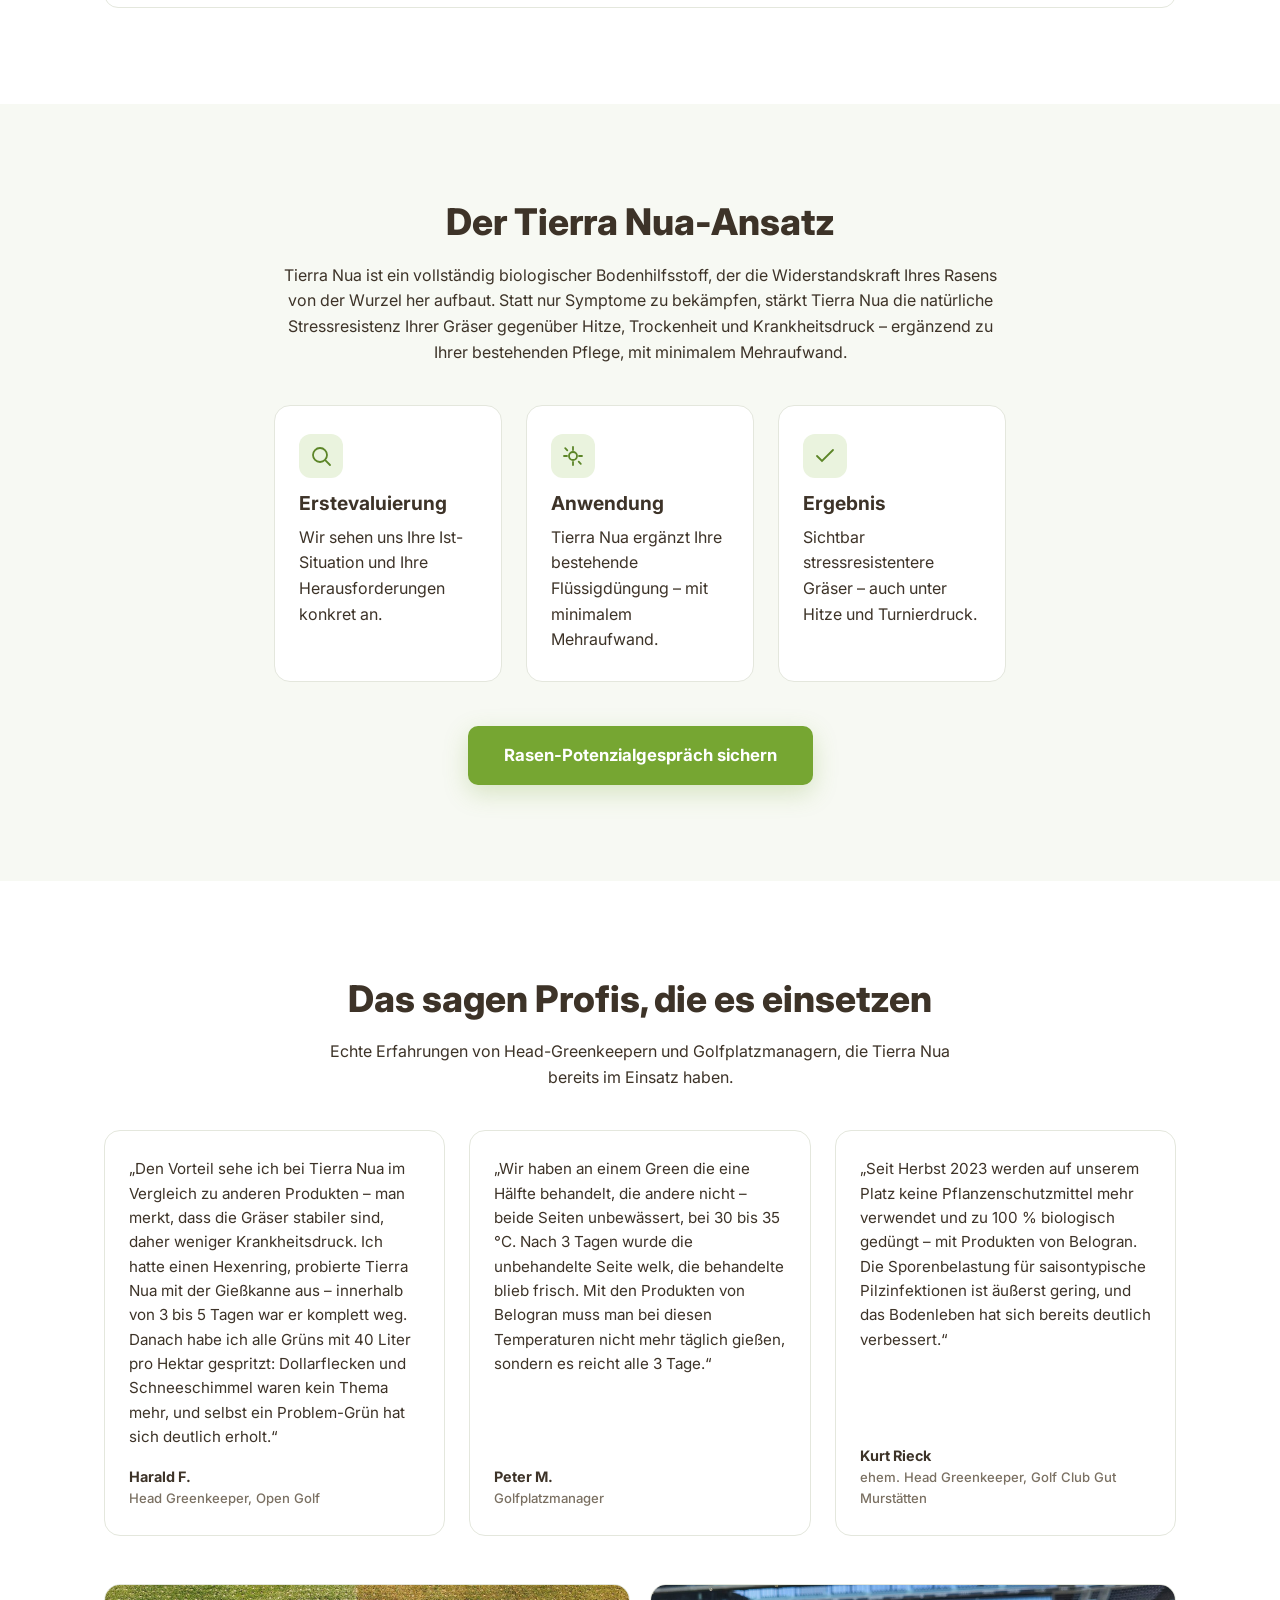
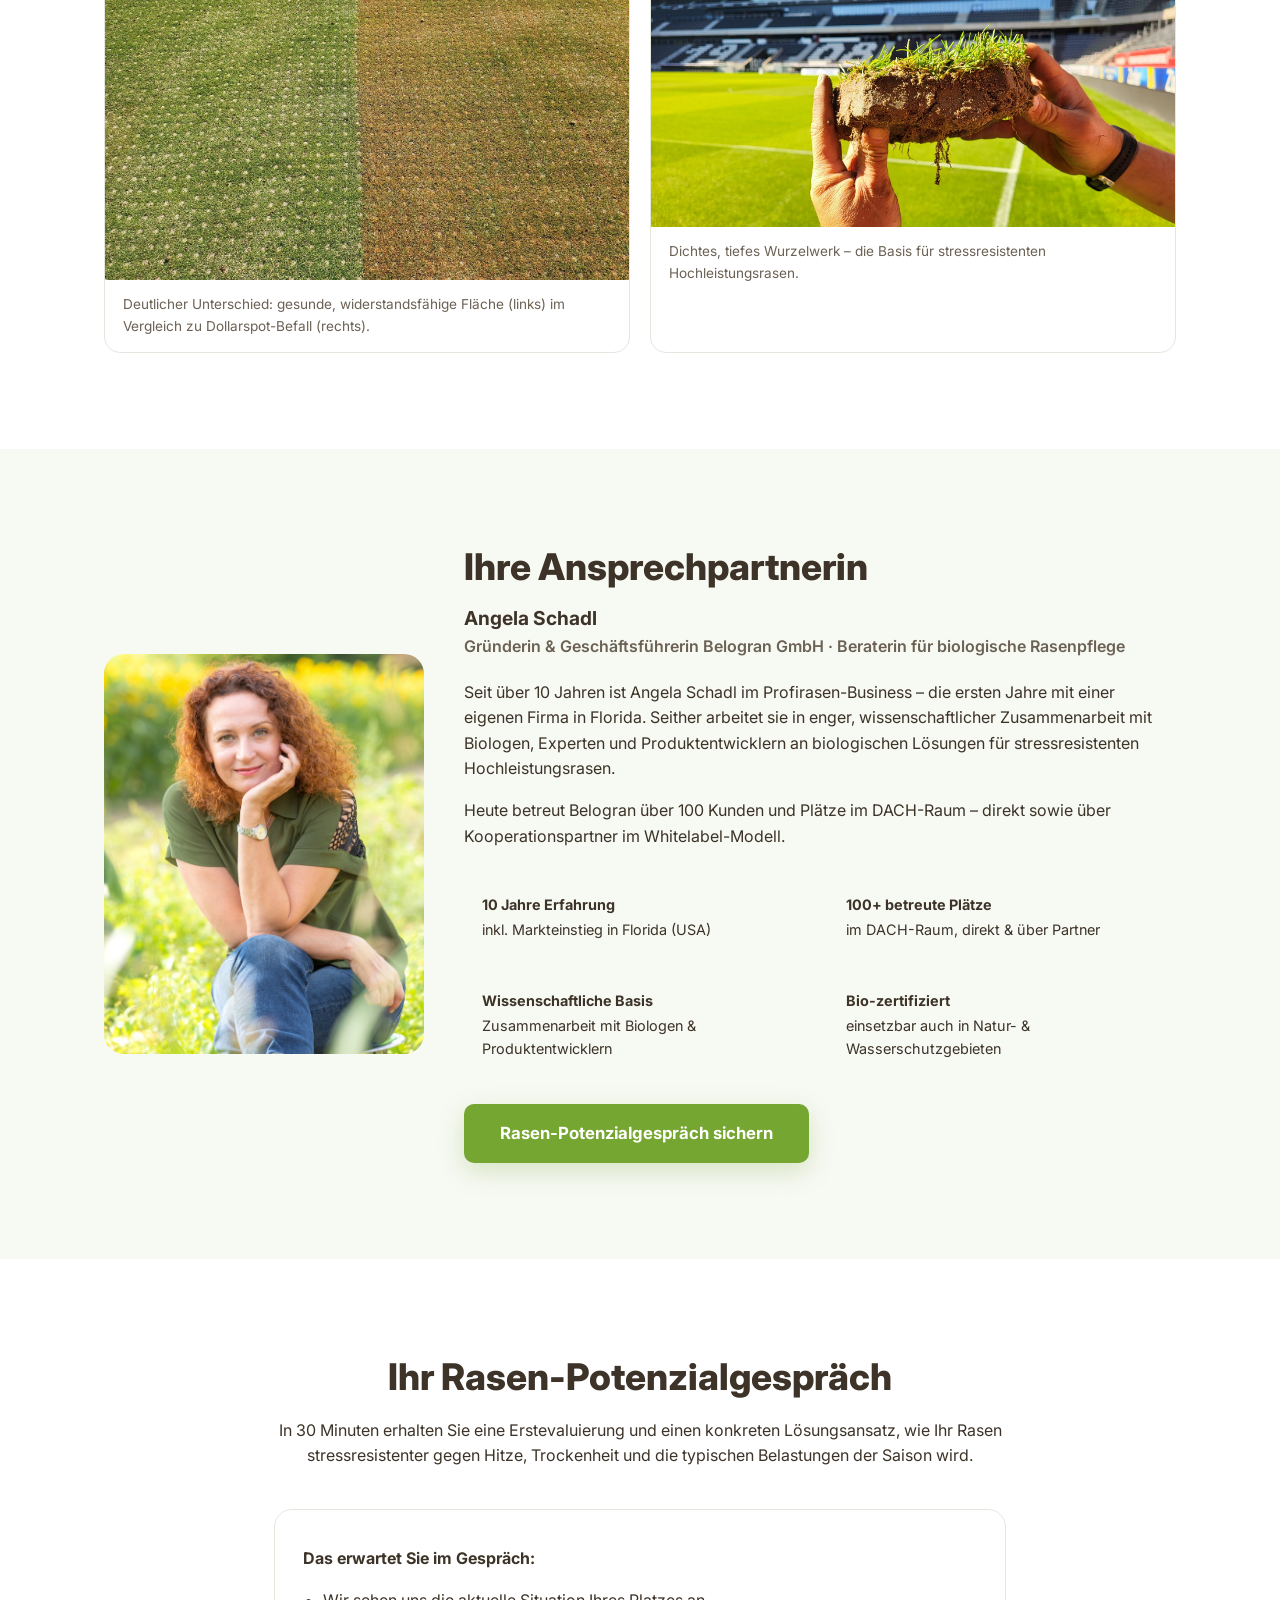
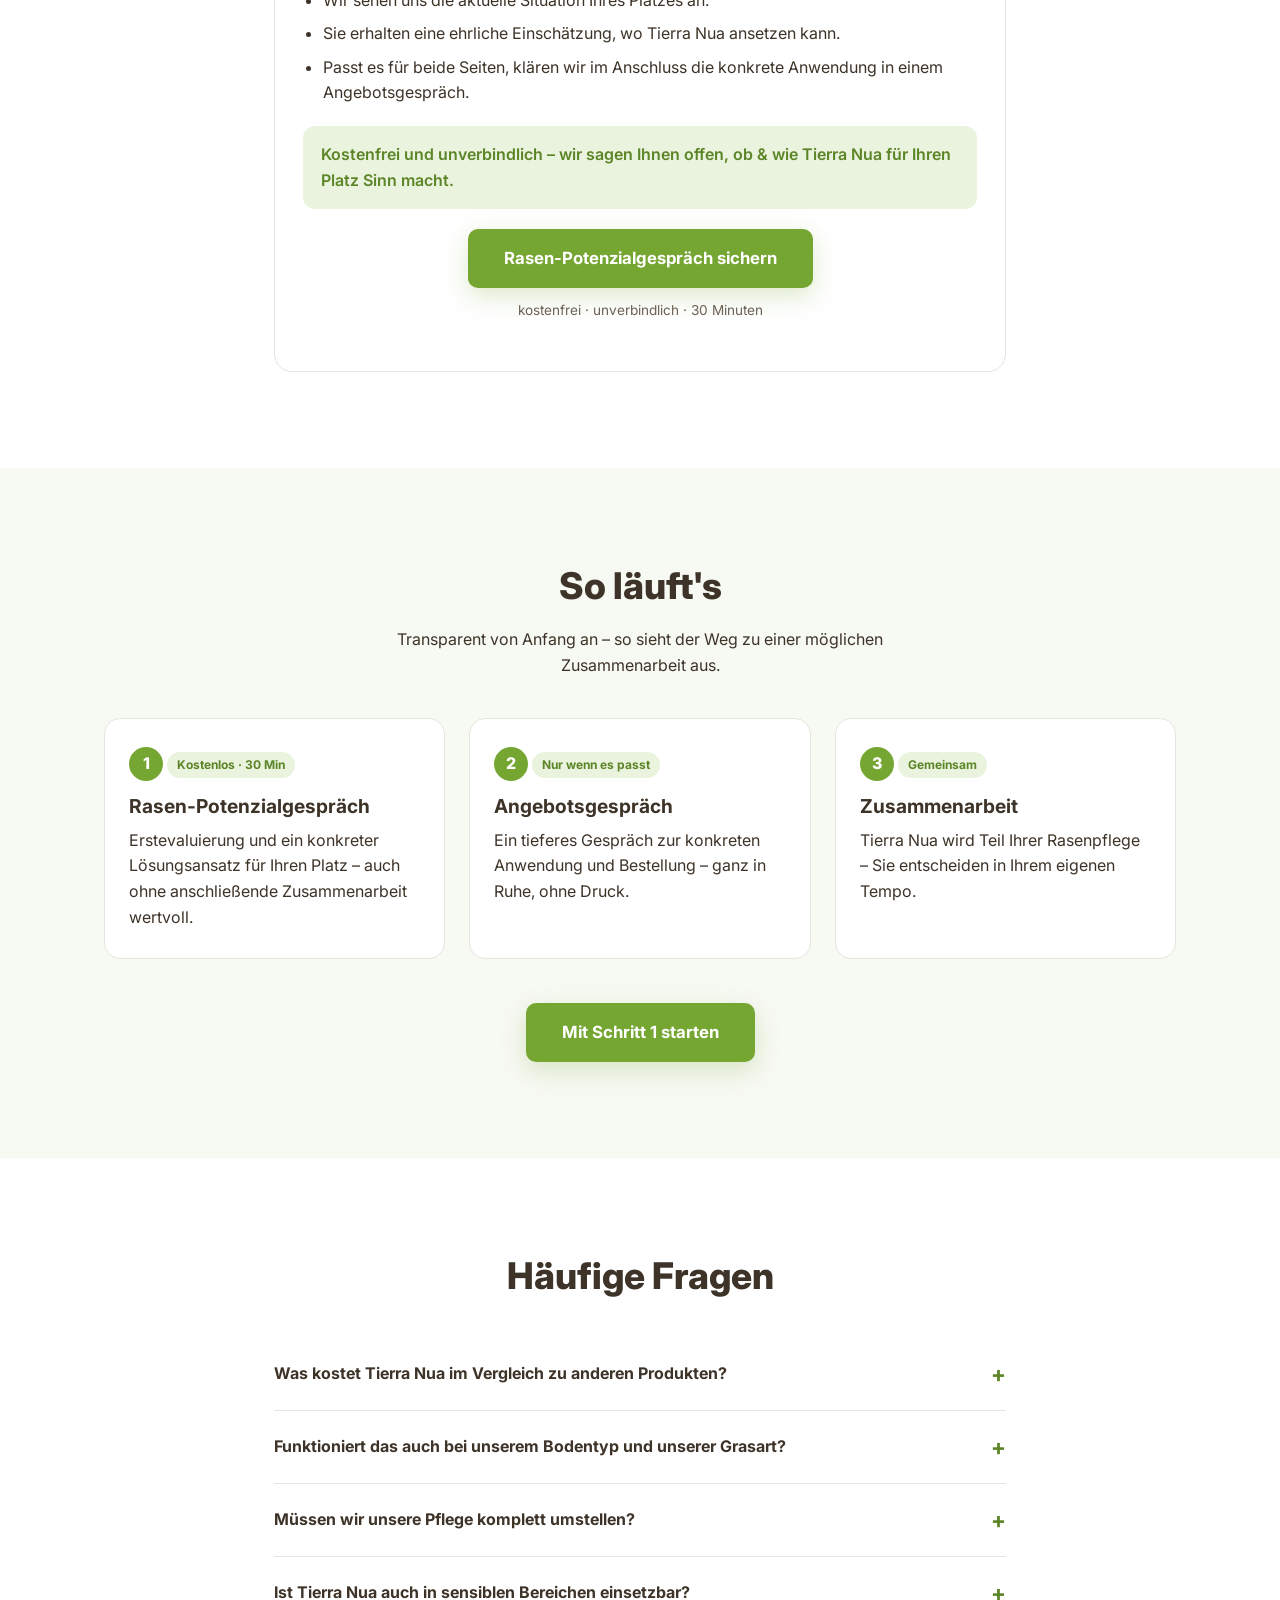
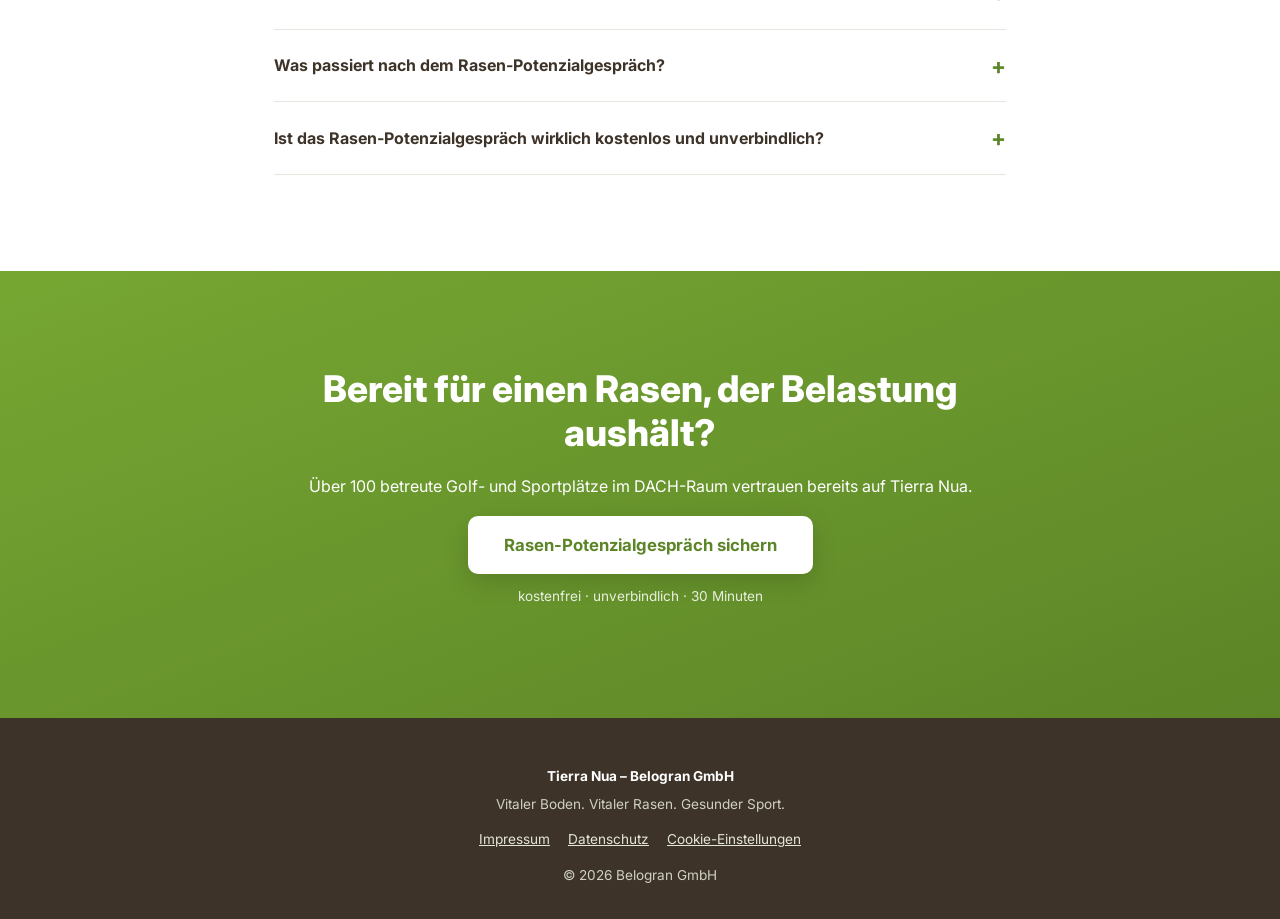
==== commit edb7b31a: "Update index.html" ====
--- a/index.html
+++ b/index.html
@@ -53,7 +53,7 @@
     <a href="/termin" class="btn-cta">Rasen-Potenzialgespräch sichern</a>
     <p class="micro-text">kostenfrei · unverbindlich · 30 Minuten</p>
 
-    <p class="trust-line">Über 100 betreute Golf- und Sportplätze im DACH-Raum · seit 10 Jahren im Profirasen-Business</p>
+    <p class="trust-line">Über 100 zufriedene Kunden im DACH-Raum · seit 10 Jahren im Profirasen-Business</p>
   </div>
 </header>
 
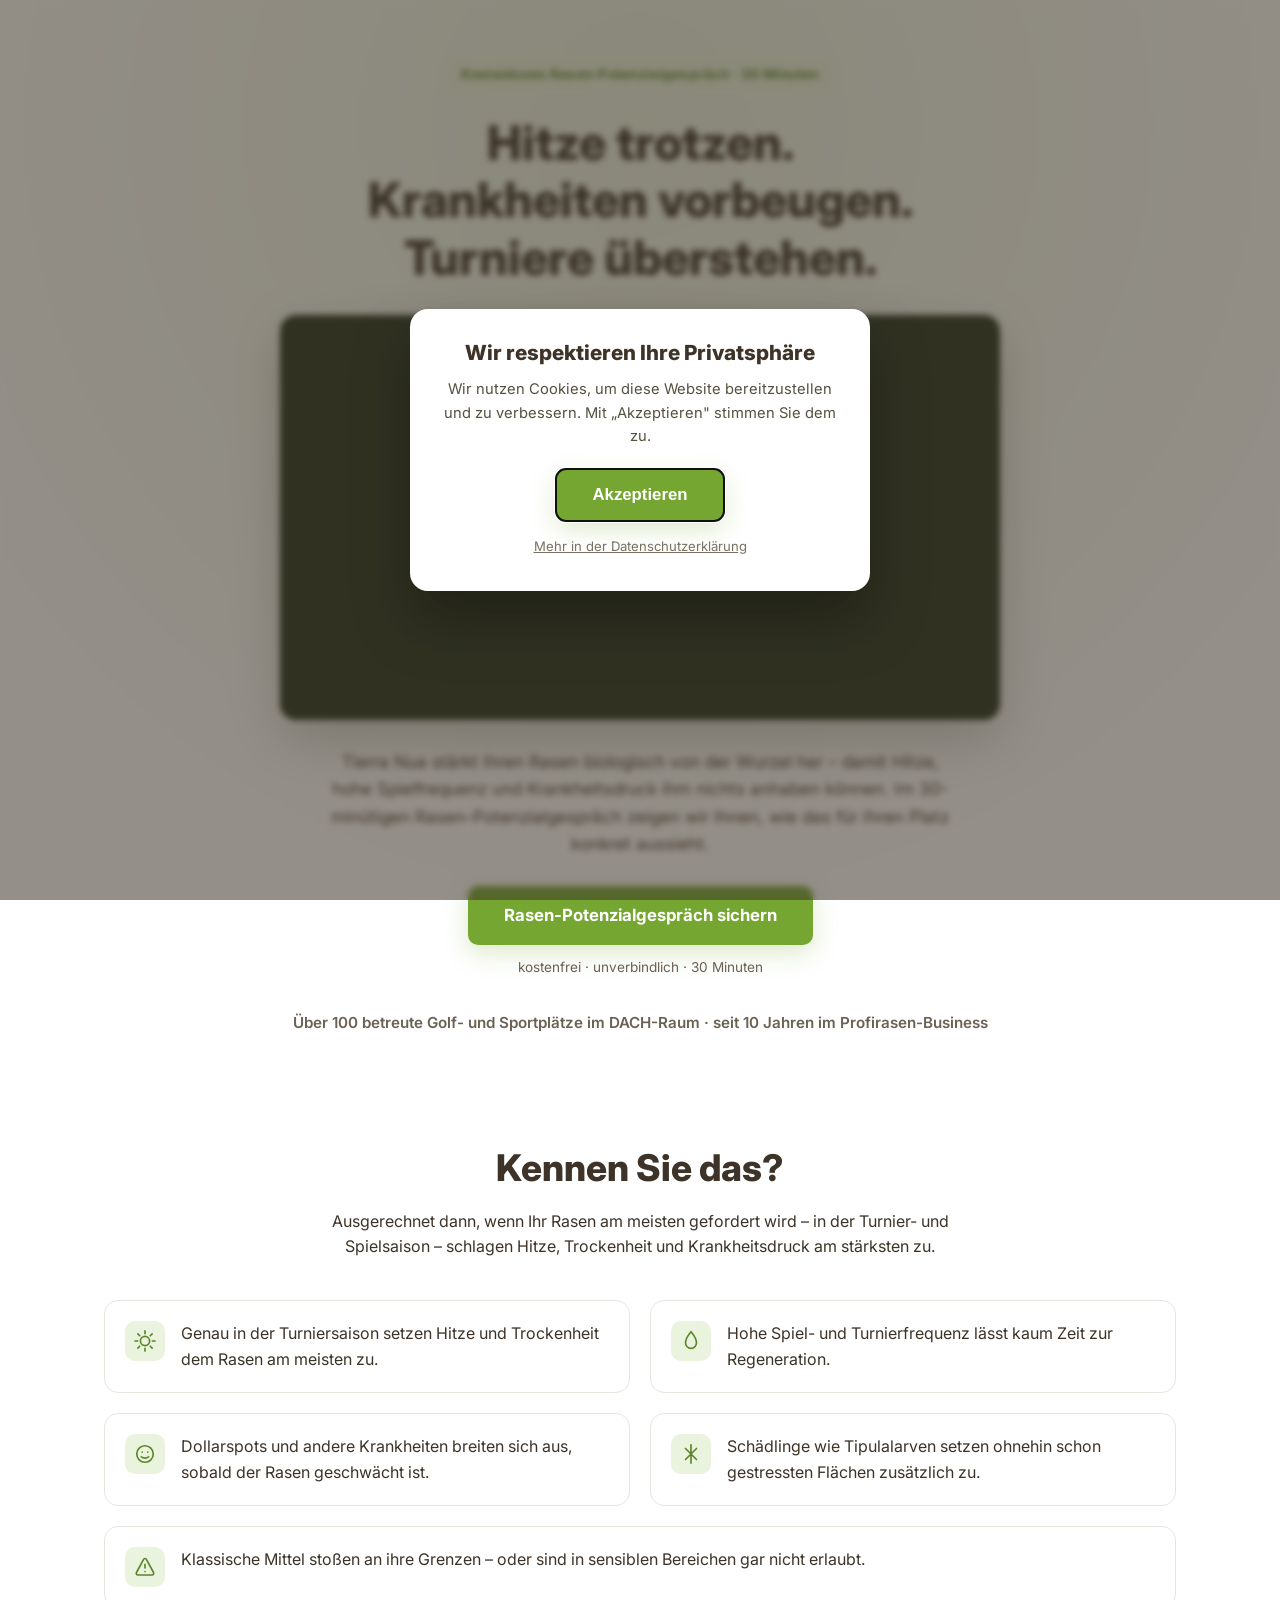
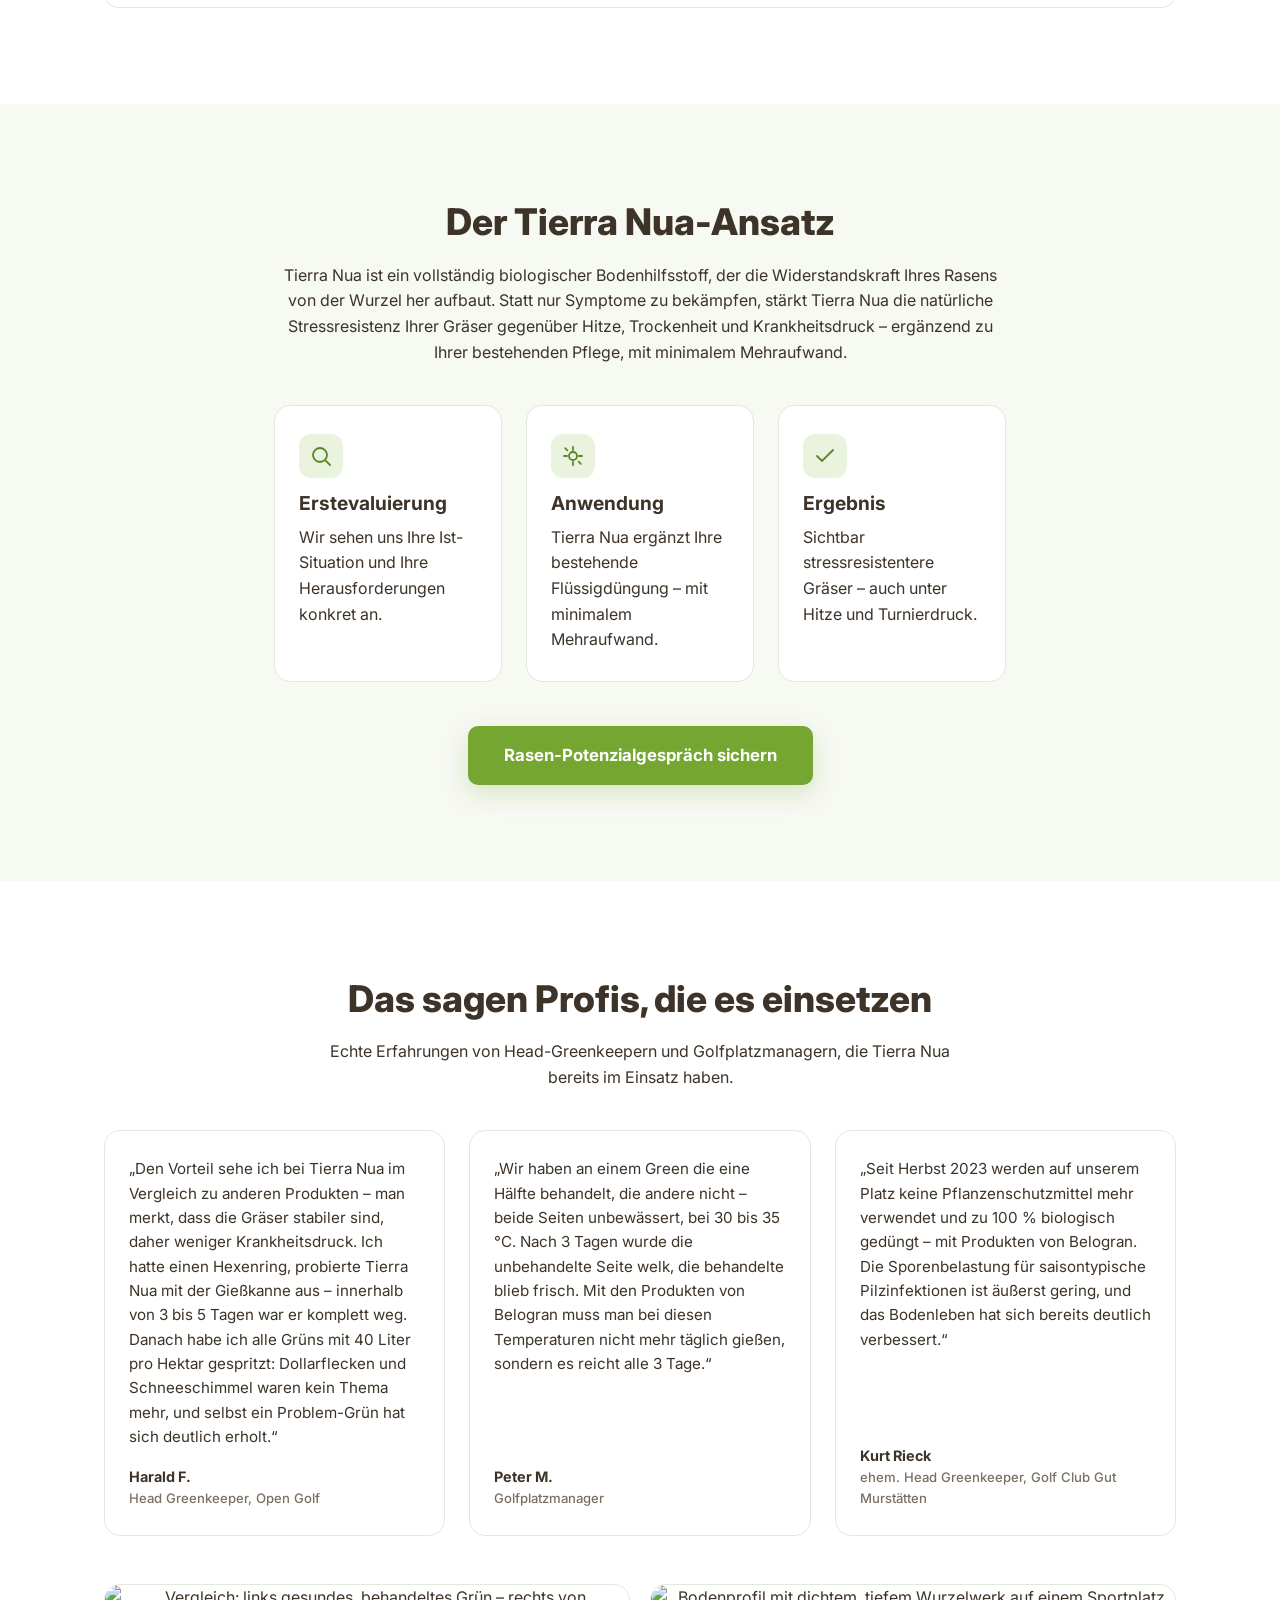
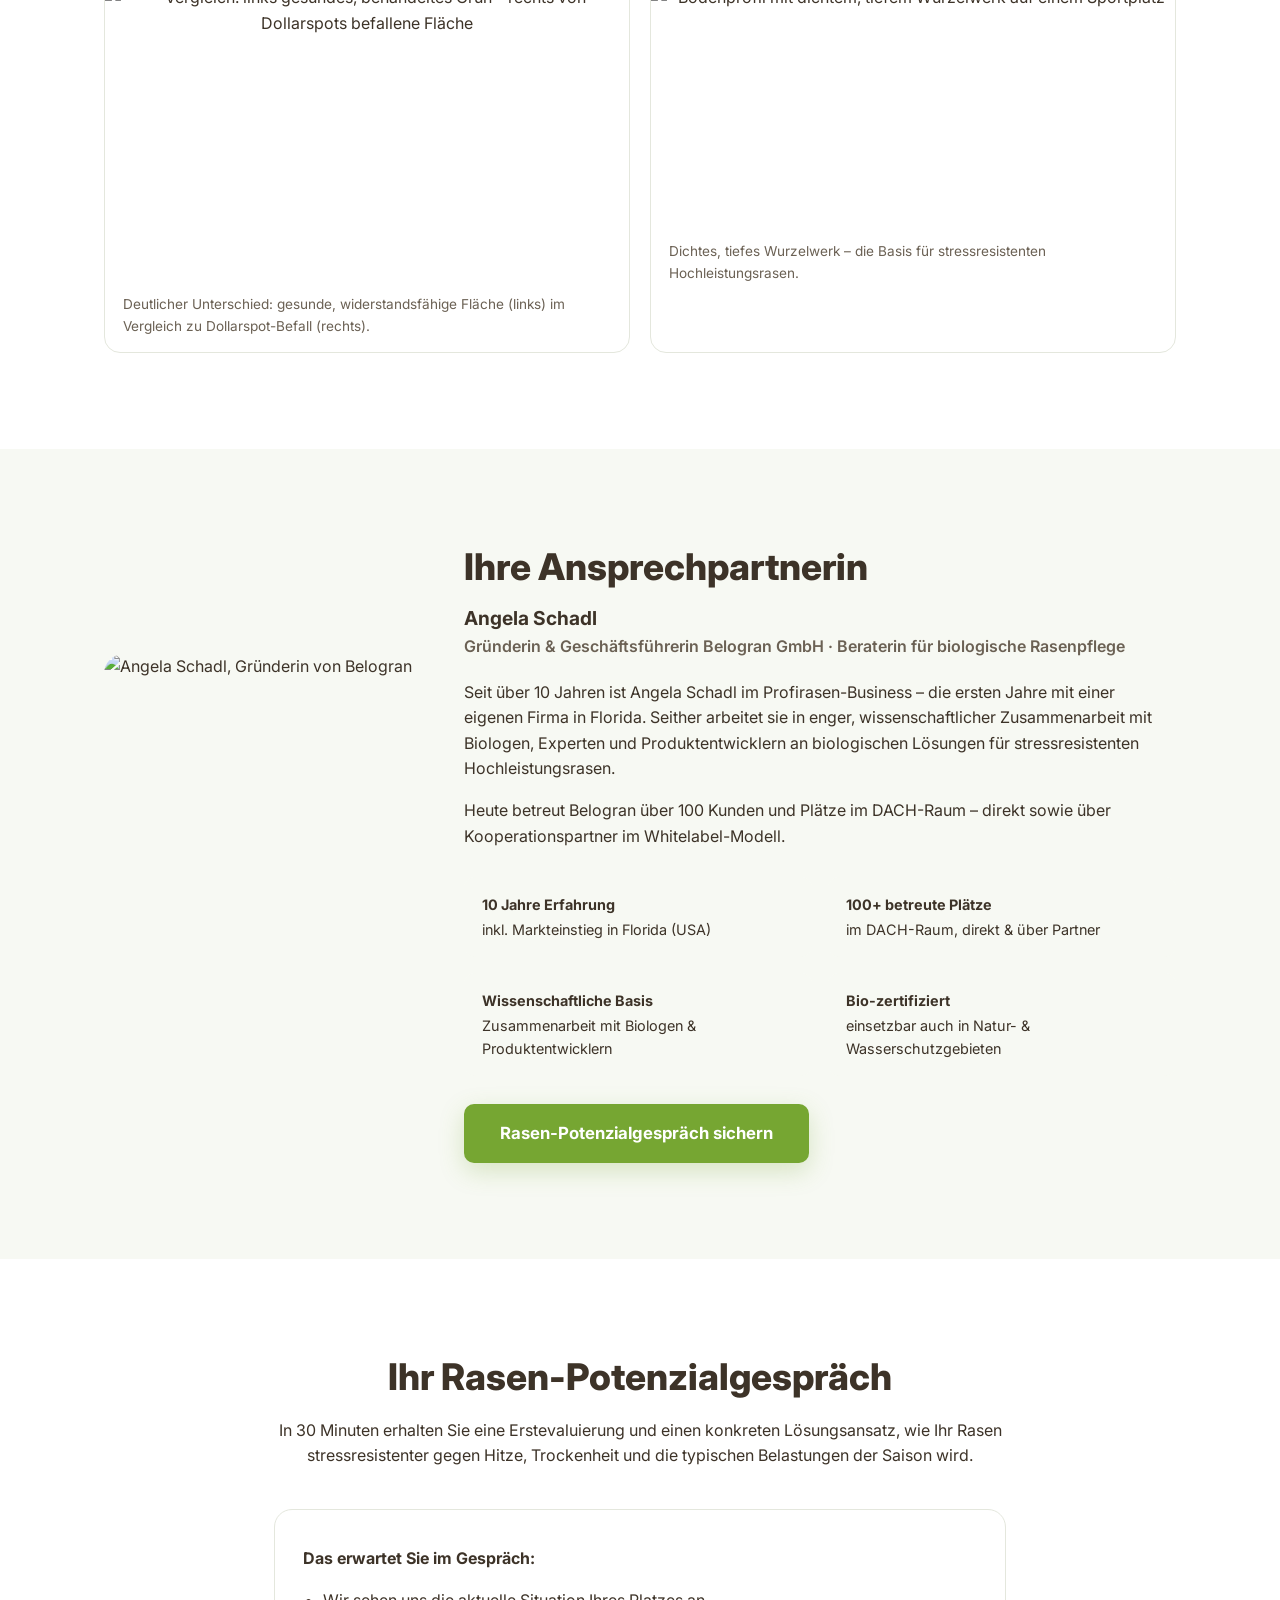
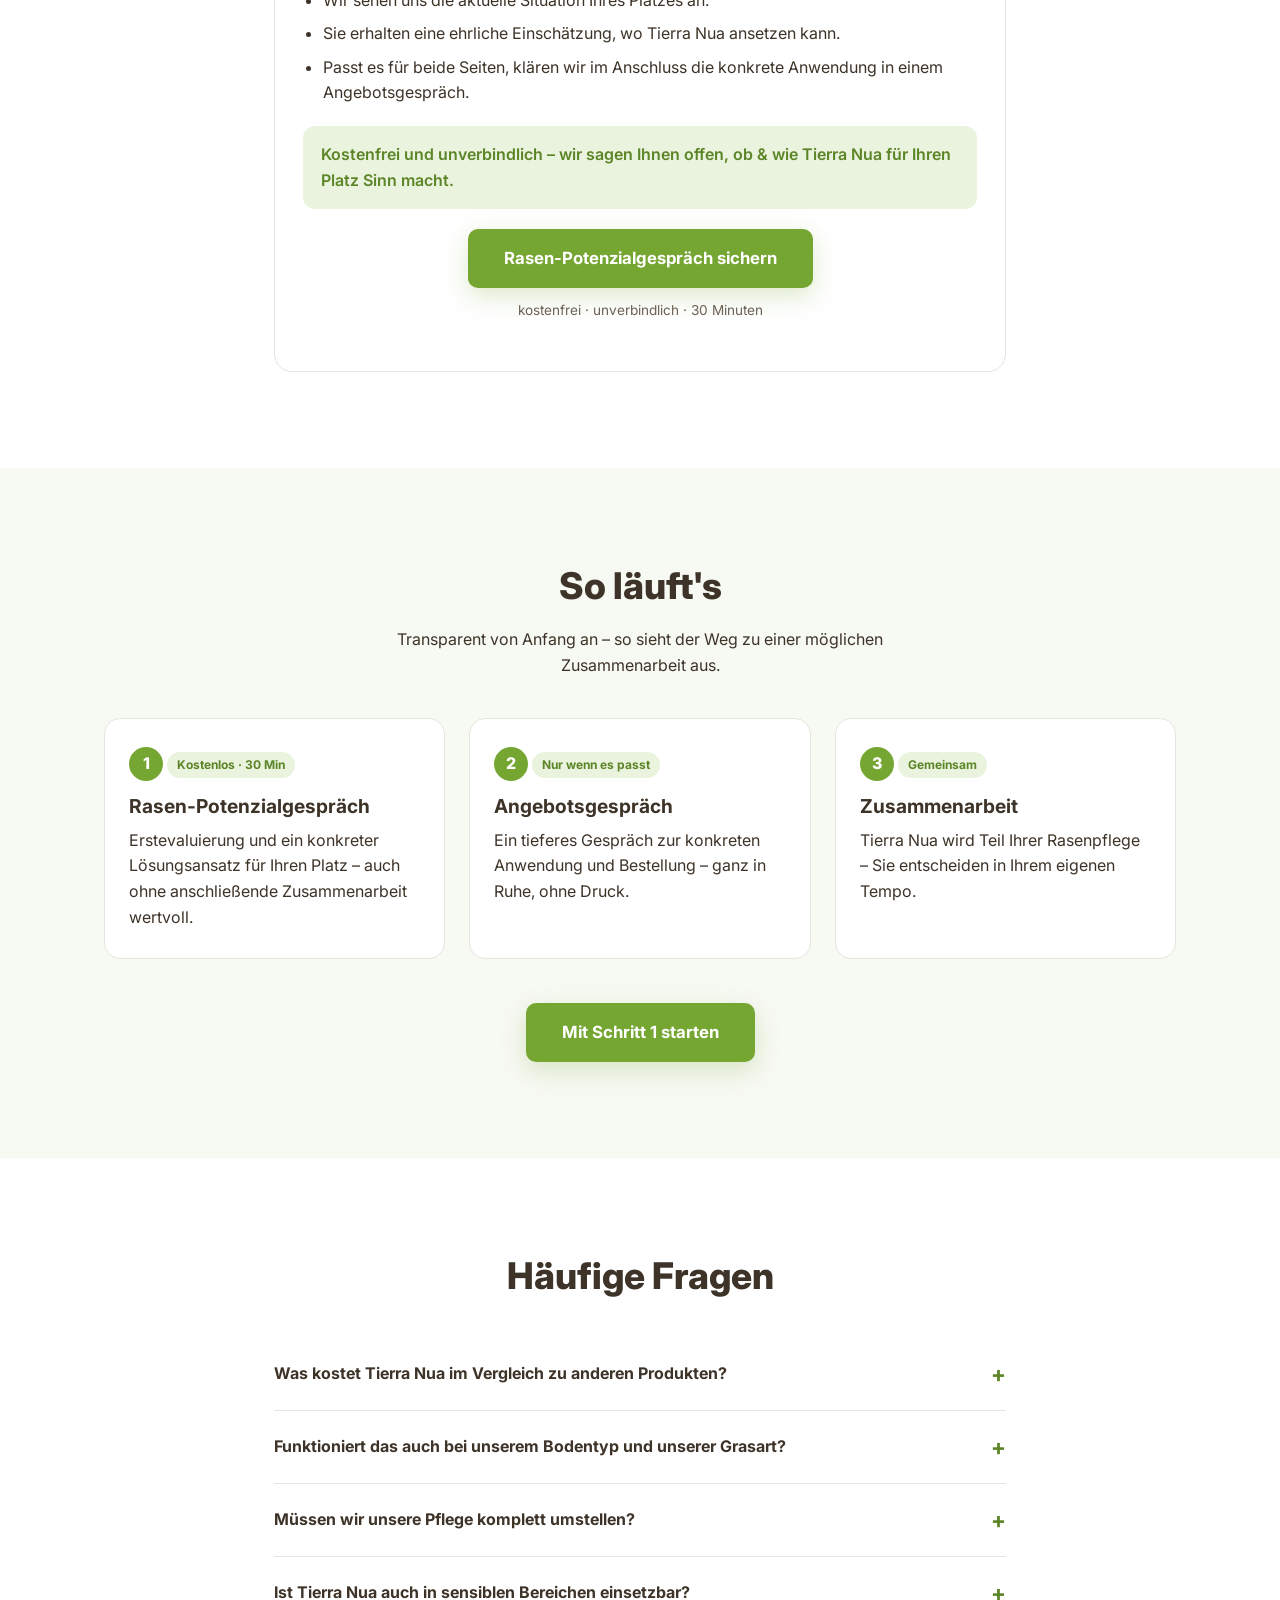
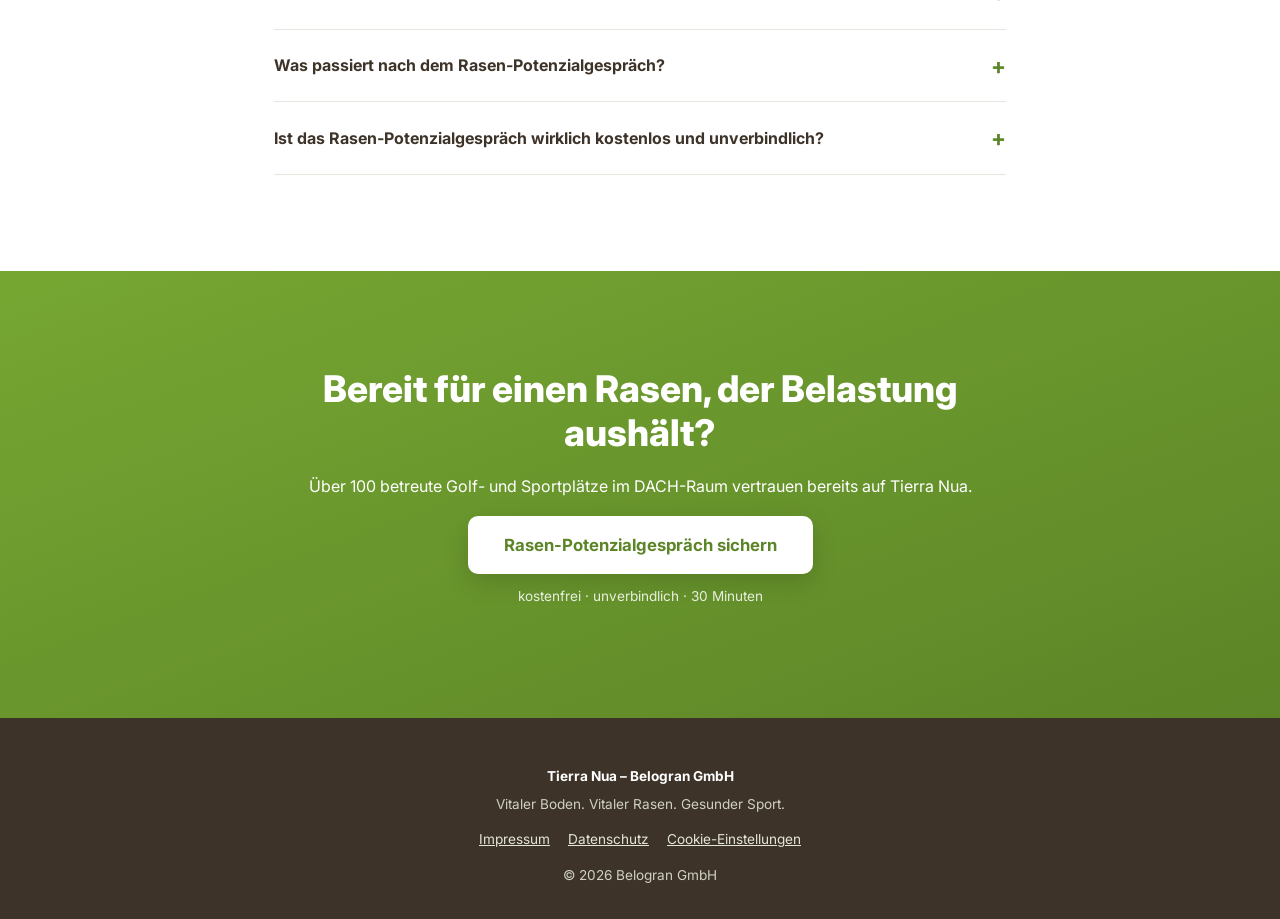
==== commit e454a196: "Add files via upload" ====
--- a/index.html
+++ b/index.html
@@ -53,7 +53,7 @@
     <a href="/termin" class="btn-cta">Rasen-Potenzialgespräch sichern</a>
     <p class="micro-text">kostenfrei · unverbindlich · 30 Minuten</p>
 
-    <p class="trust-line">Über 100 zufriedene Kunden im DACH-Raum · seit 10 Jahren im Profirasen-Business</p>
+    <p class="trust-line">Über 100 betreute Golf- und Sportplätze im DACH-Raum · seit 10 Jahren im Profirasen-Business</p>
   </div>
 </header>
 
@@ -149,11 +149,11 @@
 
     <div class="proof-images">
       <figure>
-        <img src="/vorher-nachher-split-dollarspot.jpg" alt="Vergleich: links gesundes, behandeltes Grün – rechts von Dollarspots befallene Fläche" loading="lazy" width="1344" height="756">
+        <img src="/bilder/vorher-nachher-split-dollarspot.jpg" alt="Vergleich: links gesundes, behandeltes Grün – rechts von Dollarspots befallene Fläche" loading="lazy" width="1344" height="756">
         <figcaption>Deutlicher Unterschied: gesunde, widerstandsfähige Fläche (links) im Vergleich zu Dollarspot-Befall (rechts).</figcaption>
       </figure>
       <figure>
-        <img src="/vorher-nachher-wurzeln-1.jpg" alt="Bodenprofil mit dichtem, tiefem Wurzelwerk auf einem Sportplatz" loading="lazy" width="2000" height="924">
+        <img src="/bilder/vorher-nachher-wurzeln-1.jpg" alt="Bodenprofil mit dichtem, tiefem Wurzelwerk auf einem Sportplatz" loading="lazy" width="2000" height="924">
         <figcaption>Dichtes, tiefes Wurzelwerk – die Basis für stressresistenten Hochleistungsrasen.</figcaption>
       </figure>
     </div>
@@ -165,7 +165,7 @@
   <div class="container-wide fade-in">
     <div class="bio-grid">
       <div class="bio-photo">
-        <img src="/angela-tierra-nua-portrait.jpg" alt="Angela Schadl, Gründerin von Belogran" loading="lazy" width="1333" height="2000">
+        <img src="/bilder/angela-tierra-nua-portrait.jpg" alt="Angela Schadl, Gründerin von Belogran" loading="lazy" width="1333" height="2000">
       </div>
       <div>
         <h2>Ihre Ansprechpartnerin</h2>
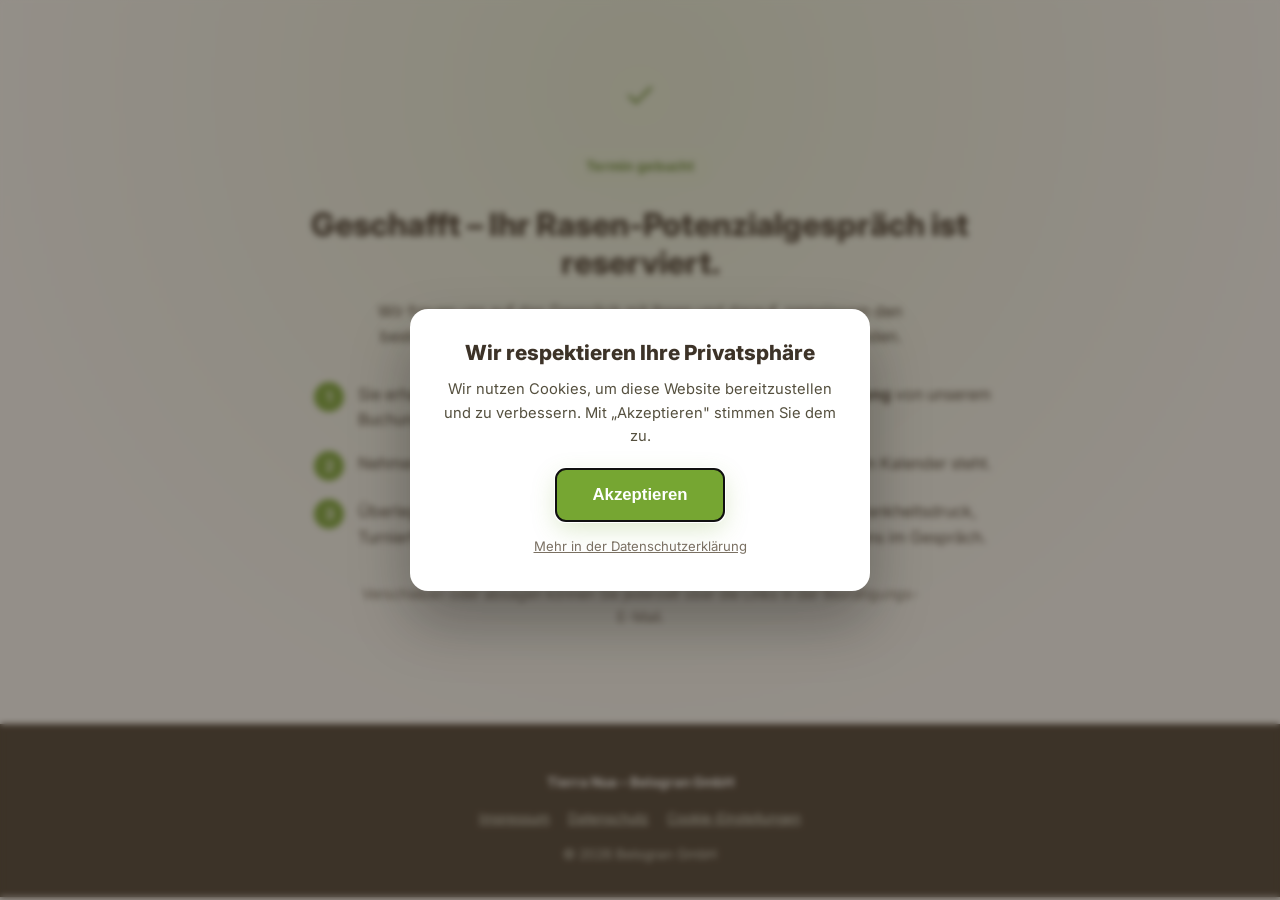
==== commit 7ad60f24: "Add files via upload" ====
--- a/index.html
+++ b/index.html
@@ -3,8 +3,8 @@
 <head>
 <meta charset="UTF-8">
 <meta name="viewport" content="width=device-width, initial-scale=1.0">
-<title>Tierra Nua – Kostenloses Rasen-Potenzialgespräch | Belogran</title>
-<meta name="description" content="Stressresistente Grüns – auch bei Hitze, Trockenheit und hoher Turnierfrequenz. Sichern Sie sich Ihr kostenloses, 30-minütiges Rasen-Potenzialgespräch mit Tierra Nua.">
+<title>Termin gebucht – Tierra Nua</title>
+<meta name="robots" content="noindex, nofollow">
 <link rel="icon" href="/favicon.png">
 <link rel="preconnect" href="https://fonts.googleapis.com">
 <link rel="preconnect" href="https://fonts.gstatic.com" crossorigin>
@@ -13,7 +13,7 @@
 </head>
 <body>
 
-<!-- Cookie-Consent-Modal: blockierend, EIN Consent-Punkt für die ganze Seite -->
+<!-- Cookie-Consent-Modal (Widerruf-Zugriff, auch wenn hier idR schon akzeptiert) -->
 <div id="cookie-modal" class="cookie-modal" role="dialog" aria-modal="true" aria-labelledby="cookie-title">
   <div class="cookie-modal__box">
     <h2 id="cookie-title" class="cookie-modal__title">Wir respektieren Ihre Privatsphäre</h2>
@@ -29,275 +29,38 @@
    if(c){m.hidden=true;}else{document.documentElement.style.overflow='hidden';}})();
 </script>
 
-<!-- HERO -->
-<header class="hero hero-bg">
-  <div class="container">
-    <span class="eyebrow">Kostenloses Rasen-Potenzialgespräch · 30 Minuten</span>
-    <h1>Hitze trotzen.<br>Krankheiten vorbeugen.<br>Turniere überstehen.</h1>
+<section class="hero-bg" style="padding-top:64px;">
+  <div class="container fade-in is-visible">
+    <div class="check-icon">
+      <svg viewBox="0 0 24 24" fill="none" stroke-width="2" stroke-linecap="round" stroke-linejoin="round"><path d="M4 12l5 5L20 6"/></svg>
+    </div>
+    <span class="eyebrow">Termin gebucht</span>
+    <h1 style="font-size:2rem;">Geschafft – Ihr Rasen-Potenzialgespräch ist reserviert.</h1>
+    <p style="max-width:560px;margin:0 auto;">Wir freuen uns auf das Gespräch mit Ihnen und darauf, gemeinsam den besten Weg zu einem stressresistenten Rasen für Ihren Platz zu finden.</p>
 
-    <div class="hero-video">
-      <div class="hero-video__placeholder">
-        <div class="hero-video__play">
-          <svg width="26" height="26" viewBox="0 0 24 24" fill="none" stroke="#ffffff" stroke-width="1.8"><polygon points="6 4 20 12 6 20" fill="#ffffff" stroke="none"/></svg>
-        </div>
-      </div>
-      <!-- TODO: Vimeo-Embed von Angela nachreichen -->
-    </div>
-
-    <p style="max-width:620px;margin:0 auto 28px;font-size:1.08rem;">
-      Tierra Nua stärkt Ihren Rasen biologisch von der Wurzel her – damit Hitze, hohe Spielfrequenz und
-      Krankheitsdruck ihm nichts anhaben können. Im 30-minütigen Rasen-Potenzialgespräch zeigen wir Ihnen,
-      wie das für Ihren Platz konkret aussieht.
-    </p>
-
-    <a href="/termin" class="btn-cta">Rasen-Potenzialgespräch sichern</a>
-    <p class="micro-text">kostenfrei · unverbindlich · 30 Minuten</p>
-
-    <p class="trust-line">Über 100 betreute Golf- und Sportplätze im DACH-Raum · seit 10 Jahren im Profirasen-Business</p>
-  </div>
-</header>
-
-<!-- PROBLEM / PAIN -->
-<section>
-  <div class="container-wide fade-in">
-    <h2>Kennen Sie das?</h2>
-    <p style="max-width:640px;margin:0 auto;">Ausgerechnet dann, wenn Ihr Rasen am meisten gefordert wird – in der Turnier- und Spielsaison – schlagen Hitze, Trockenheit und Krankheitsdruck am stärksten zu.</p>
-
-    <ul class="icon-list">
+    <ol class="next-steps">
       <li>
-        <span class="icon"><svg viewBox="0 0 24 24" fill="none" stroke-width="1.8" stroke-linecap="round"><circle cx="12" cy="12" r="5"/><path d="M12 1v3M12 20v3M4.2 4.2l2.1 2.1M17.7 17.7l2.1 2.1M1 12h3M20 12h3M4.2 19.8l2.1-2.1M17.7 6.3l2.1-2.1"/></svg></span>
-        <span>Genau in der Turniersaison setzen Hitze und Trockenheit dem Rasen am meisten zu.</span>
+        <span class="num">1</span>
+        <span>Sie erhalten in Kürze eine <strong>Bestätigungs-E-Mail mit Kalender-Einladung</strong> von unserem Buchungstool – bitte auch im Spam-Ordner prüfen.</span>
       </li>
       <li>
-        <span class="icon"><svg viewBox="0 0 24 24" fill="none" stroke-width="1.8" stroke-linecap="round"><path d="M12 2s6 7 6 12a6 6 0 0 1-12 0c0-5 6-12 6-12z"/></svg></span>
-        <span>Hohe Spiel- und Turnierfrequenz lässt kaum Zeit zur Regeneration.</span>
+        <span class="num">2</span>
+        <span>Nehmen Sie die Kalender-Einladung an, damit der Termin fest in Ihrem Kalender steht.</span>
       </li>
       <li>
-        <span class="icon"><svg viewBox="0 0 24 24" fill="none" stroke-width="1.8" stroke-linecap="round"><circle cx="12" cy="12" r="9"/><path d="M9 10h.01M15 10h.01M8 15c1 1 2 1.5 4 1.5s3-.5 4-1.5"/></svg></span>
-        <span>Dollarspots und andere Krankheiten breiten sich aus, sobald der Rasen geschwächt ist.</span>
+        <span class="num">3</span>
+        <span>Überlegen Sie sich vorab kurz, welche Herausforderungen (Hitze, Krankheitsdruck, Turnierfrequenz) auf Ihrem Platz gerade am größten sind – das hilft uns im Gespräch.</span>
       </li>
-      <li>
-        <span class="icon"><svg viewBox="0 0 24 24" fill="none" stroke-width="1.8" stroke-linecap="round"><path d="M12 2v20M6 6l12 12M18 6L6 18"/></svg></span>
-        <span>Schädlinge wie Tipulalarven setzen ohnehin schon gestressten Flächen zusätzlich zu.</span>
-      </li>
-      <li style="grid-column: 1 / -1;">
-        <span class="icon"><svg viewBox="0 0 24 24" fill="none" stroke-width="1.8" stroke-linecap="round"><path d="M12 9v4M12 17h.01M10.3 3.9 2.7 18a1.8 1.8 0 0 0 1.6 2.7h15.4a1.8 1.8 0 0 0 1.6-2.7L13.7 3.9a1.8 1.8 0 0 0-3.4 0z"/></svg></span>
-        <span>Klassische Mittel stoßen an ihre Grenzen – oder sind in sensiblen Bereichen gar nicht erlaubt.</span>
-      </li>
-    </ul>
+    </ol>
+
+    <p style="max-width:560px;margin:32px auto 0;font-size:0.9rem;color:#6b6154;">
+      Verschieben oder absagen können Sie jederzeit über die Links in der Bestätigungs-E-Mail.
+    </p>
   </div>
 </section>
 
-<!-- LÖSUNG / MECHANISMUS -->
-<section class="section-alt">
-  <div class="container fade-in">
-    <h2>Der Tierra Nua-Ansatz</h2>
-    <p>
-      Tierra Nua ist ein vollständig biologischer Bodenhilfsstoff, der die Widerstandskraft Ihres Rasens
-      von der Wurzel her aufbaut. Statt nur Symptome zu bekämpfen, stärkt Tierra Nua die natürliche
-      Stressresistenz Ihrer Gräser gegenüber Hitze, Trockenheit und Krankheitsdruck – ergänzend zu Ihrer
-      bestehenden Pflege, mit minimalem Mehraufwand.
-    </p>
-
-    <div class="step-grid">
-      <div class="step-card">
-        <div class="icon-wrap"><svg viewBox="0 0 24 24" fill="none" stroke-width="1.8" stroke-linecap="round"><circle cx="11" cy="11" r="7"/><path d="M21 21l-4.3-4.3"/></svg></div>
-        <h3>Erstevaluierung</h3>
-        <p style="margin:0;">Wir sehen uns Ihre Ist-Situation und Ihre Herausforderungen konkret an.</p>
-      </div>
-      <div class="step-card">
-        <div class="icon-wrap"><svg viewBox="0 0 24 24" fill="none" stroke-width="1.8" stroke-linecap="round"><path d="M12 3v3M12 18v3M4.2 4.2l2.1 2.1M17.7 17.7l2.1 2.1M3 12h3M18 12h3"/><circle cx="12" cy="12" r="4"/></svg></div>
-        <h3>Anwendung</h3>
-        <p style="margin:0;">Tierra Nua ergänzt Ihre bestehende Flüssigdüngung – mit minimalem Mehraufwand.</p>
-      </div>
-      <div class="step-card">
-        <div class="icon-wrap"><svg viewBox="0 0 24 24" fill="none" stroke-width="1.8" stroke-linecap="round"><path d="M4 12l5 5L20 6"/></svg></div>
-        <h3>Ergebnis</h3>
-        <p style="margin:0;">Sichtbar stressresistentere Gräser – auch unter Hitze und Turnierdruck.</p>
-      </div>
-    </div>
-
-    <div style="margin-top:44px;">
-      <a href="/termin" class="btn-cta">Rasen-Potenzialgespräch sichern</a>
-    </div>
-  </div>
-</section>
-
-<!-- PROOF -->
-<section>
-  <div class="container-wide fade-in">
-    <h2>Das sagen Profis, die es einsetzen</h2>
-    <p style="max-width:640px;margin:0 auto;">Echte Erfahrungen von Head-Greenkeepern und Golfplatzmanagern, die Tierra Nua bereits im Einsatz haben.</p>
-
-    <div class="testimonial-grid">
-      <div class="testimonial-card">
-        <blockquote>„Den Vorteil sehe ich bei Tierra Nua im Vergleich zu anderen Produkten – man merkt, dass die Gräser stabiler sind, daher weniger Krankheitsdruck. Ich hatte einen Hexenring, probierte Tierra Nua mit der Gießkanne aus – innerhalb von 3 bis 5 Tagen war er komplett weg. Danach habe ich alle Grüns mit 40 Liter pro Hektar gespritzt: Dollarflecken und Schneeschimmel waren kein Thema mehr, und selbst ein Problem-Grün hat sich deutlich erholt.“</blockquote>
-        <cite>Harald F.</cite>
-        <span class="role">Head Greenkeeper, Open Golf</span>
-      </div>
-      <div class="testimonial-card">
-        <blockquote>„Wir haben an einem Green die eine Hälfte behandelt, die andere nicht – beide Seiten unbewässert, bei 30 bis 35 °C. Nach 3 Tagen wurde die unbehandelte Seite welk, die behandelte blieb frisch. Mit den Produkten von Belogran muss man bei diesen Temperaturen nicht mehr täglich gießen, sondern es reicht alle 3 Tage.“</blockquote>
-        <cite>Peter M.</cite>
-        <span class="role">Golfplatzmanager</span>
-      </div>
-      <div class="testimonial-card">
-        <blockquote>„Seit Herbst 2023 werden auf unserem Platz keine Pflanzenschutzmittel mehr verwendet und zu 100 % biologisch gedüngt – mit Produkten von Belogran. Die Sporenbelastung für saisontypische Pilzinfektionen ist äußerst gering, und das Bodenleben hat sich bereits deutlich verbessert.“</blockquote>
-        <cite>Kurt Rieck</cite>
-        <span class="role">ehem. Head Greenkeeper, Golf Club Gut Murstätten</span>
-      </div>
-    </div>
-
-    <div class="proof-images">
-      <figure>
-        <img src="/bilder/vorher-nachher-split-dollarspot.jpg" alt="Vergleich: links gesundes, behandeltes Grün – rechts von Dollarspots befallene Fläche" loading="lazy" width="1344" height="756">
-        <figcaption>Deutlicher Unterschied: gesunde, widerstandsfähige Fläche (links) im Vergleich zu Dollarspot-Befall (rechts).</figcaption>
-      </figure>
-      <figure>
-        <img src="/bilder/vorher-nachher-wurzeln-1.jpg" alt="Bodenprofil mit dichtem, tiefem Wurzelwerk auf einem Sportplatz" loading="lazy" width="2000" height="924">
-        <figcaption>Dichtes, tiefes Wurzelwerk – die Basis für stressresistenten Hochleistungsrasen.</figcaption>
-      </figure>
-    </div>
-  </div>
-</section>
-
-<!-- BIO / AUTORITÄT -->
-<section class="section-alt">
-  <div class="container-wide fade-in">
-    <div class="bio-grid">
-      <div class="bio-photo">
-        <img src="/bilder/angela-tierra-nua-portrait.jpg" alt="Angela Schadl, Gründerin von Belogran" loading="lazy" width="1333" height="2000">
-      </div>
-      <div>
-        <h2>Ihre Ansprechpartnerin</h2>
-        <h3 style="margin-bottom:4px;">Angela Schadl</h3>
-        <p style="margin-bottom:20px;color:#6b6154;font-weight:600;">Gründerin &amp; Geschäftsführerin Belogran GmbH · Beraterin für biologische Rasenpflege</p>
-        <p>
-          Seit über 10 Jahren ist Angela Schadl im Profirasen-Business – die ersten Jahre mit einer eigenen
-          Firma in Florida. Seither arbeitet sie in enger, wissenschaftlicher Zusammenarbeit mit Biologen,
-          Experten und Produktentwicklern an biologischen Lösungen für stressresistenten Hochleistungsrasen.
-        </p>
-        <p>
-          Heute betreut Belogran über 100 Kunden und Plätze im DACH-Raum – direkt sowie über
-          Kooperationspartner im Whitelabel-Modell.
-        </p>
-
-        <div class="credibility-row">
-          <div class="credibility-card"><strong>10 Jahre Erfahrung</strong>inkl. Markteinstieg in Florida (USA)</div>
-          <div class="credibility-card"><strong>100+ betreute Plätze</strong>im DACH-Raum, direkt &amp; über Partner</div>
-          <div class="credibility-card"><strong>Wissenschaftliche Basis</strong>Zusammenarbeit mit Biologen &amp; Produktentwicklern</div>
-          <div class="credibility-card"><strong>Bio-zertifiziert</strong>einsetzbar auch in Natur- &amp; Wasserschutzgebieten</div>
-        </div>
-
-        <div style="margin-top:28px;">
-          <a href="/termin" class="btn-cta">Rasen-Potenzialgespräch sichern</a>
-        </div>
-      </div>
-    </div>
-  </div>
-</section>
-
-<!-- ANGEBOT / FRAMING -->
-<section>
-  <div class="container fade-in">
-    <h2>Ihr Rasen-Potenzialgespräch</h2>
-    <p>In 30 Minuten erhalten Sie eine Erstevaluierung und einen konkreten Lösungsansatz, wie Ihr Rasen stressresistenter gegen Hitze, Trockenheit und die typischen Belastungen der Saison wird.</p>
-
-    <div class="offer-box">
-      <p style="font-weight:700;color:var(--color-dark);">Das erwartet Sie im Gespräch:</p>
-      <ul>
-        <li>Wir sehen uns die aktuelle Situation Ihres Platzes an.</li>
-        <li>Sie erhalten eine ehrliche Einschätzung, wo Tierra Nua ansetzen kann.</li>
-        <li>Passt es für beide Seiten, klären wir im Anschluss die konkrete Anwendung in einem Angebotsgespräch.</li>
-      </ul>
-      <div class="risk-reversal">Kostenfrei und unverbindlich – wir sagen Ihnen offen, ob &amp; wie Tierra Nua für Ihren Platz Sinn macht.</div>
-      <div style="text-align:center;">
-        <a href="/termin" class="btn-cta">Rasen-Potenzialgespräch sichern</a>
-        <p class="micro-text">kostenfrei · unverbindlich · 30 Minuten</p>
-      </div>
-    </div>
-  </div>
-</section>
-
-<!-- SO LÄUFT'S -->
-<section class="section-alt">
-  <div class="container-wide fade-in">
-    <h2>So läuft's</h2>
-    <p style="max-width:600px;margin:0 auto;">Transparent von Anfang an – so sieht der Weg zu einer möglichen Zusammenarbeit aus.</p>
-
-    <div class="step-grid">
-      <div class="step-card">
-        <span class="step-badge">1</span>
-        <span class="step-tag">Kostenlos · 30 Min</span>
-        <h3>Rasen-Potenzialgespräch</h3>
-        <p style="margin:0;">Erstevaluierung und ein konkreter Lösungsansatz für Ihren Platz – auch ohne anschließende Zusammenarbeit wertvoll.</p>
-      </div>
-      <div class="step-card">
-        <span class="step-badge">2</span>
-        <span class="step-tag">Nur wenn es passt</span>
-        <h3>Angebotsgespräch</h3>
-        <p style="margin:0;">Ein tieferes Gespräch zur konkreten Anwendung und Bestellung – ganz in Ruhe, ohne Druck.</p>
-      </div>
-      <div class="step-card">
-        <span class="step-badge">3</span>
-        <span class="step-tag">Gemeinsam</span>
-        <h3>Zusammenarbeit</h3>
-        <p style="margin:0;">Tierra Nua wird Teil Ihrer Rasenpflege – Sie entscheiden in Ihrem eigenen Tempo.</p>
-      </div>
-    </div>
-
-    <div style="margin-top:44px;">
-      <a href="/termin" class="btn-cta">Mit Schritt 1 starten</a>
-    </div>
-  </div>
-</section>
-
-<!-- FAQ -->
-<section>
-  <div class="container fade-in">
-    <h2>Häufige Fragen</h2>
-    <div class="faq-list">
-      <details class="faq-item">
-        <summary>Was kostet Tierra Nua im Vergleich zu anderen Produkten?</summary>
-        <p>Tierra Nua liegt preislich im Mittelfeld verglichen mit anderen Produkten am Markt – bei der Leistung schneidet es aber überdurchschnittlich gut ab. Zudem ist es mit anderen Produkten kombinierbar.</p>
-      </details>
-      <details class="faq-item">
-        <summary>Funktioniert das auch bei unserem Bodentyp und unserer Grasart?</summary>
-        <p>Ja. Tierra Nua wirkt bei allen Bodenarten und Grastypen sehr gut. Bei sandigen Böden fördert es die Kompaktheit, bei kompakten Böden bricht es diese eher auf.</p>
-      </details>
-      <details class="faq-item">
-        <summary>Müssen wir unsere Pflege komplett umstellen?</summary>
-        <p>Nein. Wenn Sie bereits flüssig düngen – was fast immer der Fall ist – ist der Mehraufwand minimal.</p>
-      </details>
-      <details class="faq-item">
-        <summary>Ist Tierra Nua auch in sensiblen Bereichen einsetzbar?</summary>
-        <p>Ja. Unsere Produkte sind bio-zertifiziert und überall einsetzbar – auch in Naturschutz- und Wasserschutzgebieten, sogar per Drohne ausgebracht.</p>
-      </details>
-      <details class="faq-item">
-        <summary>Was passiert nach dem Rasen-Potenzialgespräch?</summary>
-        <p>Wenn es für beide Seiten passt, folgt ein Angebotsgespräch zur konkreten Anwendung und Bestellung. Ohne Interesse Ihrerseits endet es einfach beim kostenlosen Rasen-Potenzialgespräch – ganz ohne Verpflichtung.</p>
-      </details>
-      <details class="faq-item">
-        <summary>Ist das Rasen-Potenzialgespräch wirklich kostenlos und unverbindlich?</summary>
-        <p>Ja, absolut. Kein Verkaufsdruck – wir sagen Ihnen ehrlich, ob und wie Tierra Nua für Ihren Platz Sinn macht.</p>
-      </details>
-    </div>
-  </div>
-</section>
-
-<!-- FINAL CTA -->
-<section class="section-accent">
-  <div class="container fade-in">
-    <h2>Bereit für einen Rasen, der Belastung aushält?</h2>
-    <p>Über 100 betreute Golf- und Sportplätze im DACH-Raum vertrauen bereits auf Tierra Nua.</p>
-    <a href="/termin" class="btn-cta">Rasen-Potenzialgespräch sichern</a>
-    <p class="micro-text">kostenfrei · unverbindlich · 30 Minuten</p>
-  </div>
-</section>
-
-<!-- FOOTER -->
 <footer>
   <div class="footer-brand">Tierra Nua – Belogran GmbH</div>
-  <p style="margin:0;">Vitaler Boden. Vitaler Rasen. Gesunder Sport.</p>
   <div class="footer-links">
     <a href="/impressum">Impressum</a>
     <a href="/datenschutz">Datenschutz</a>
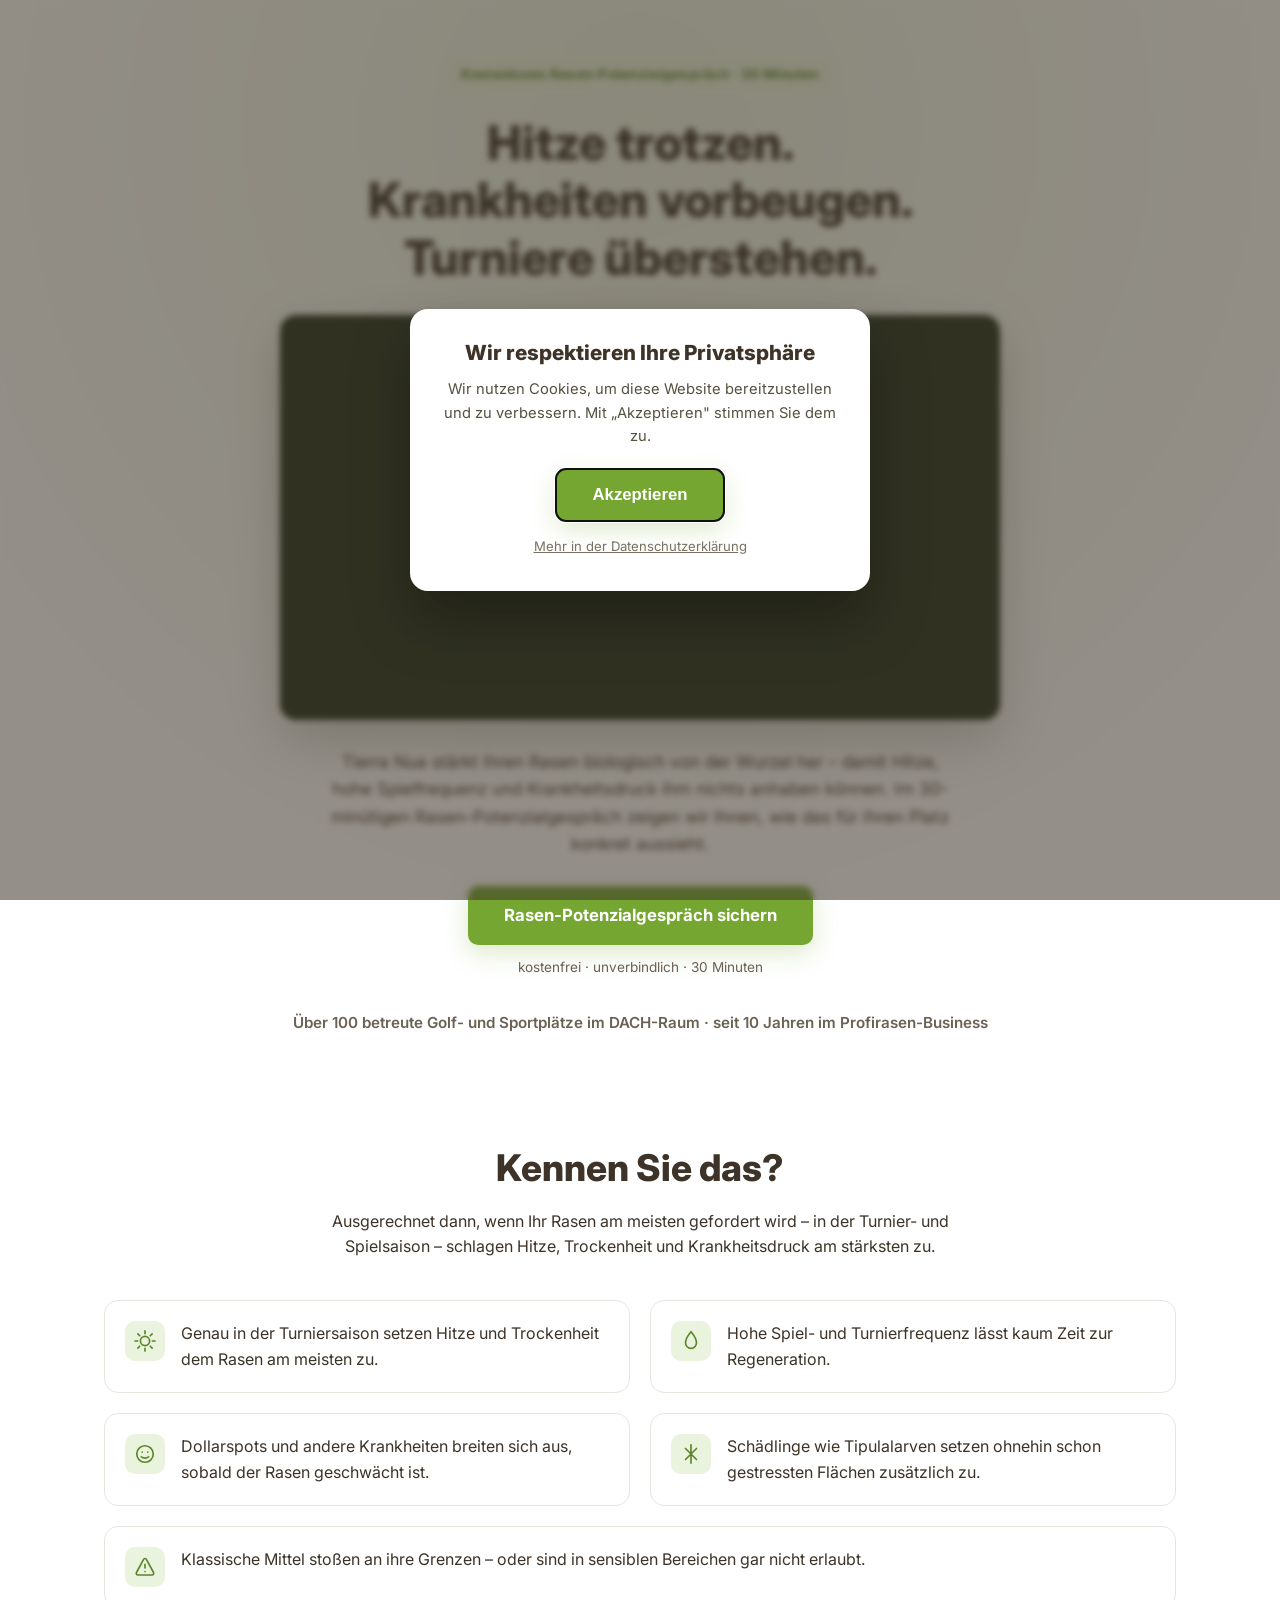
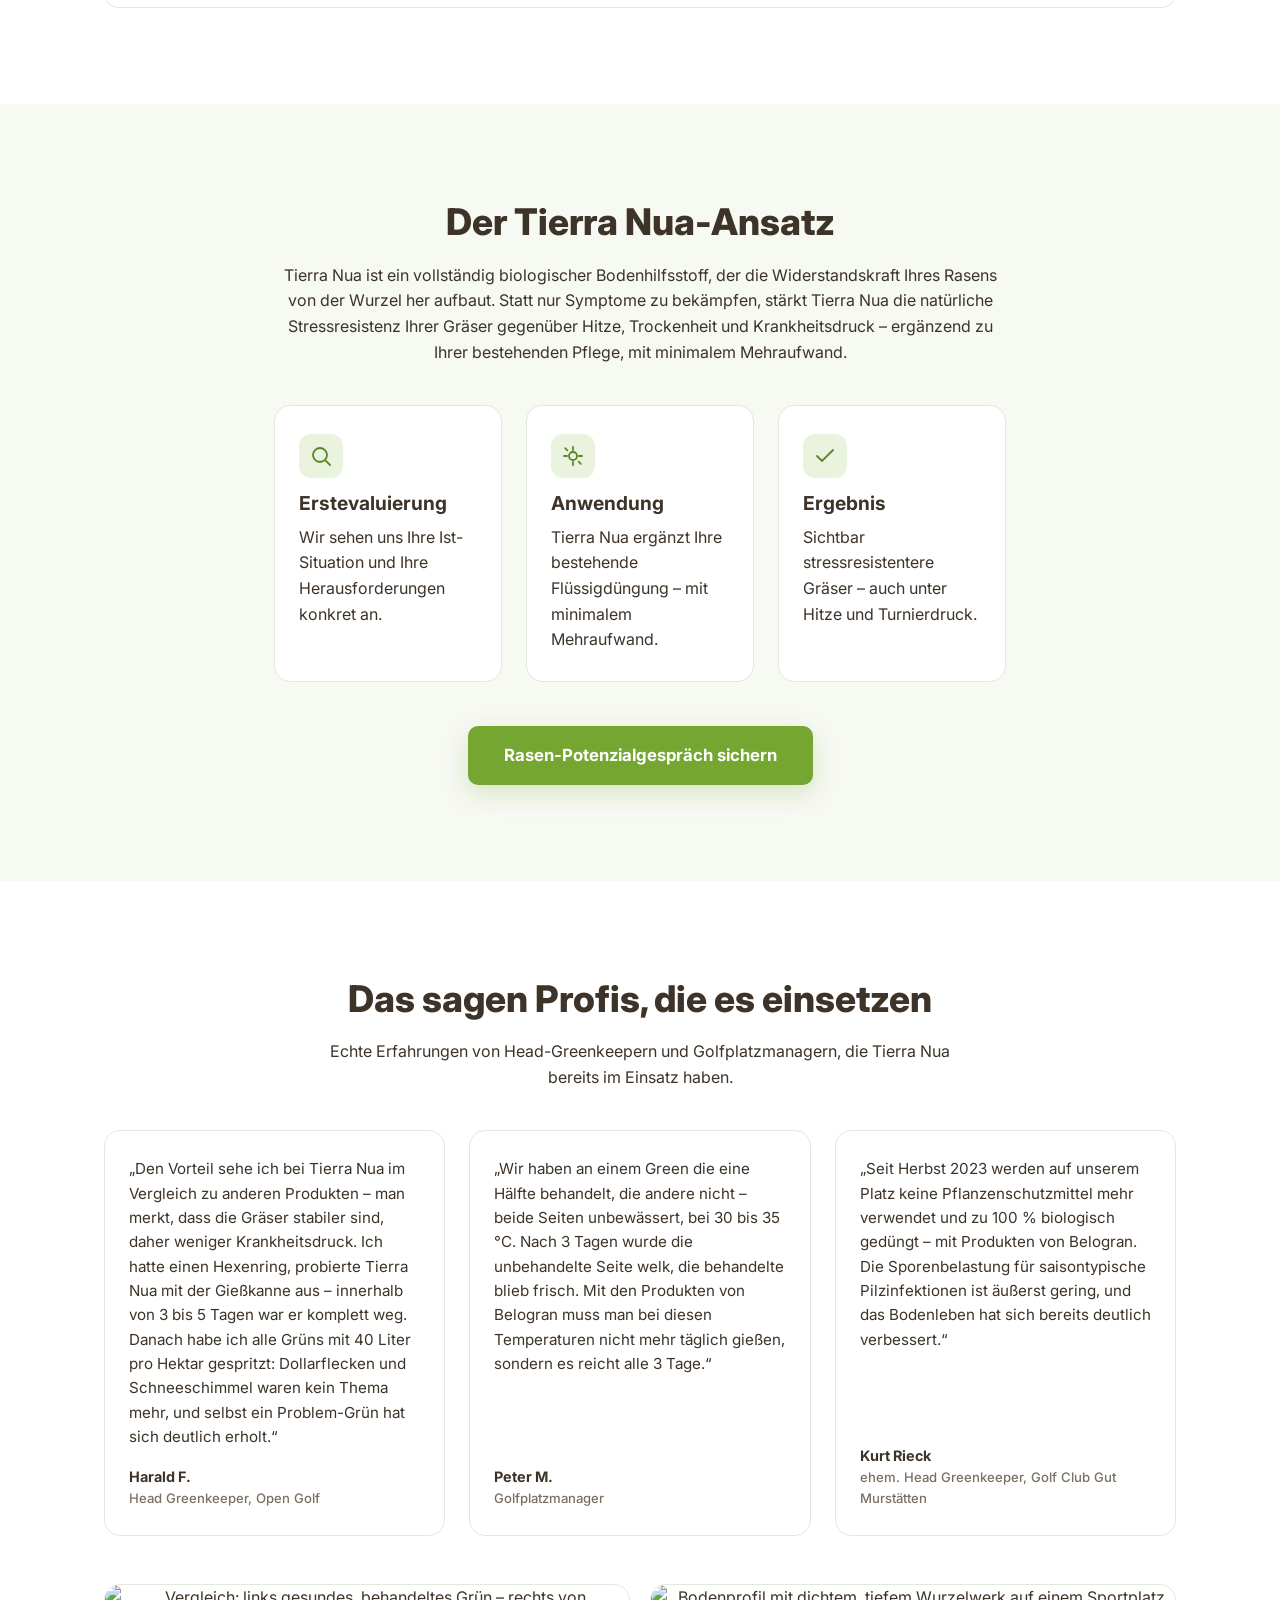
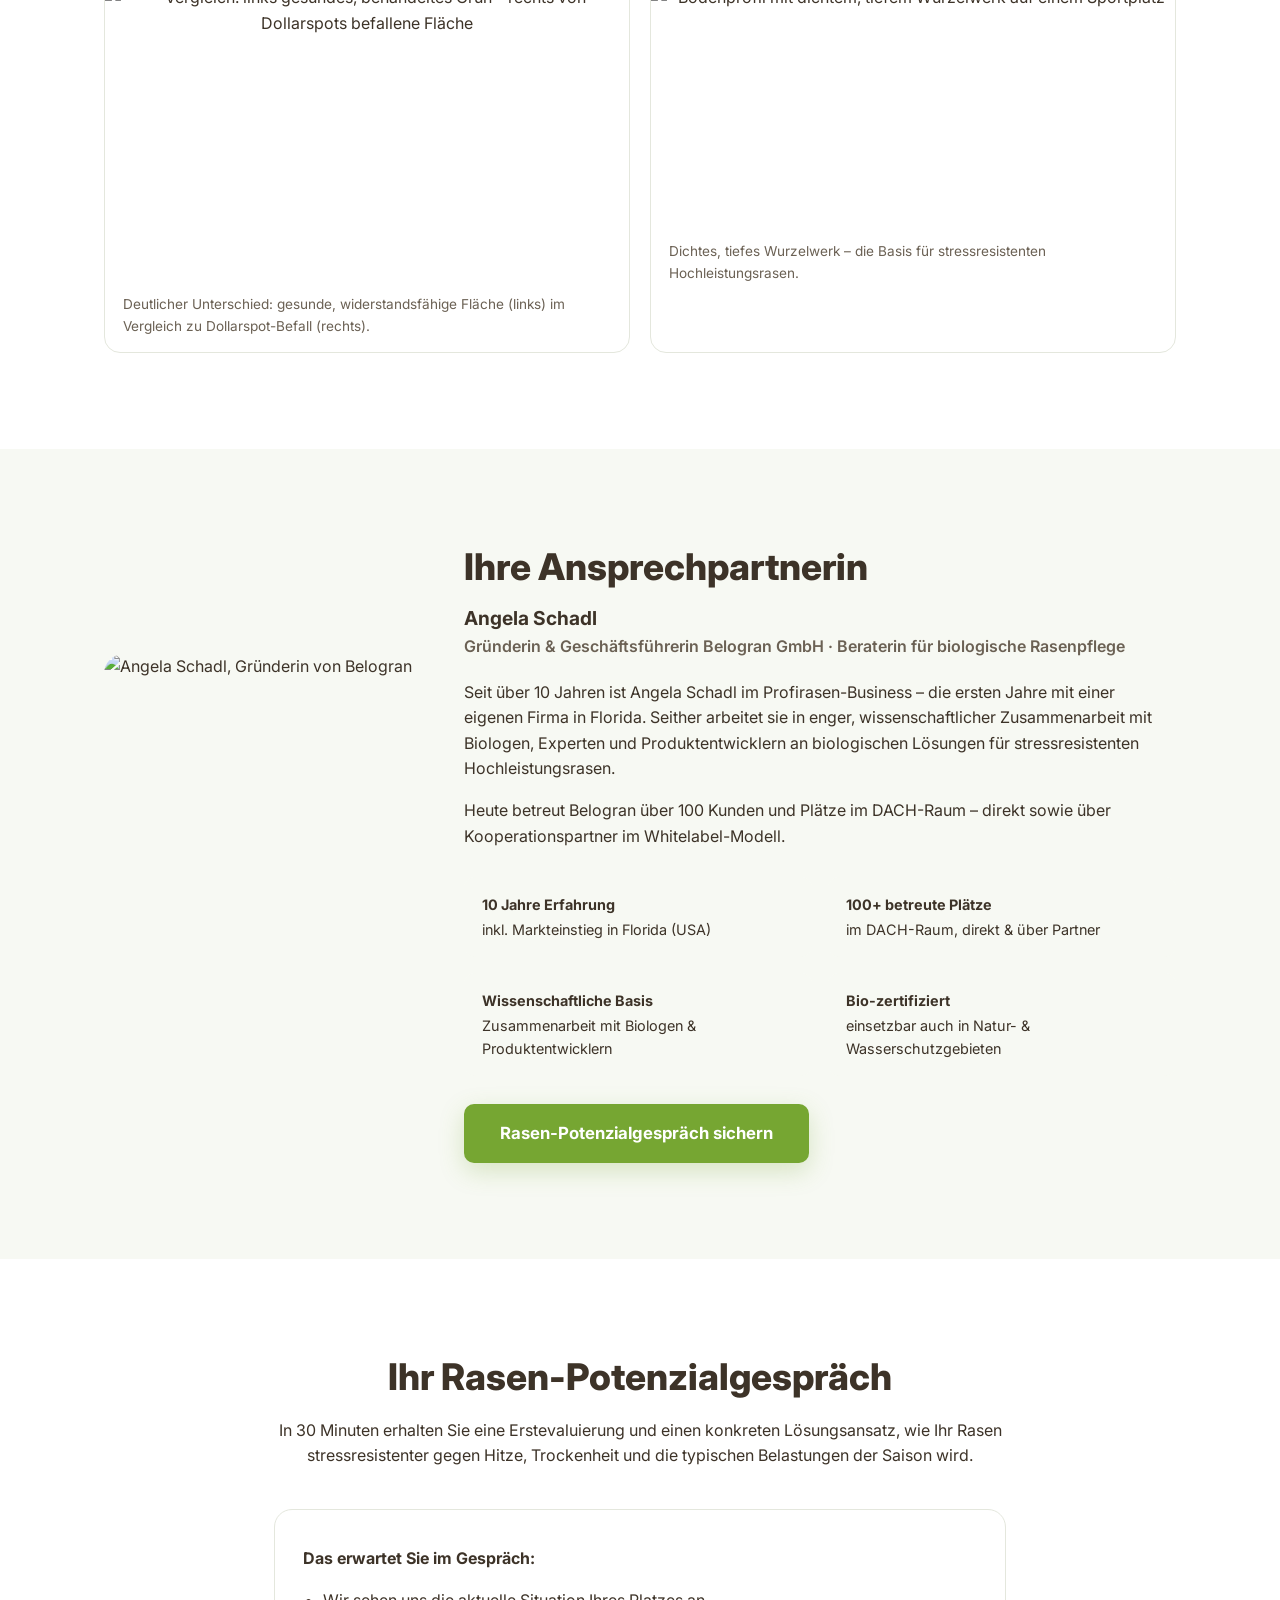
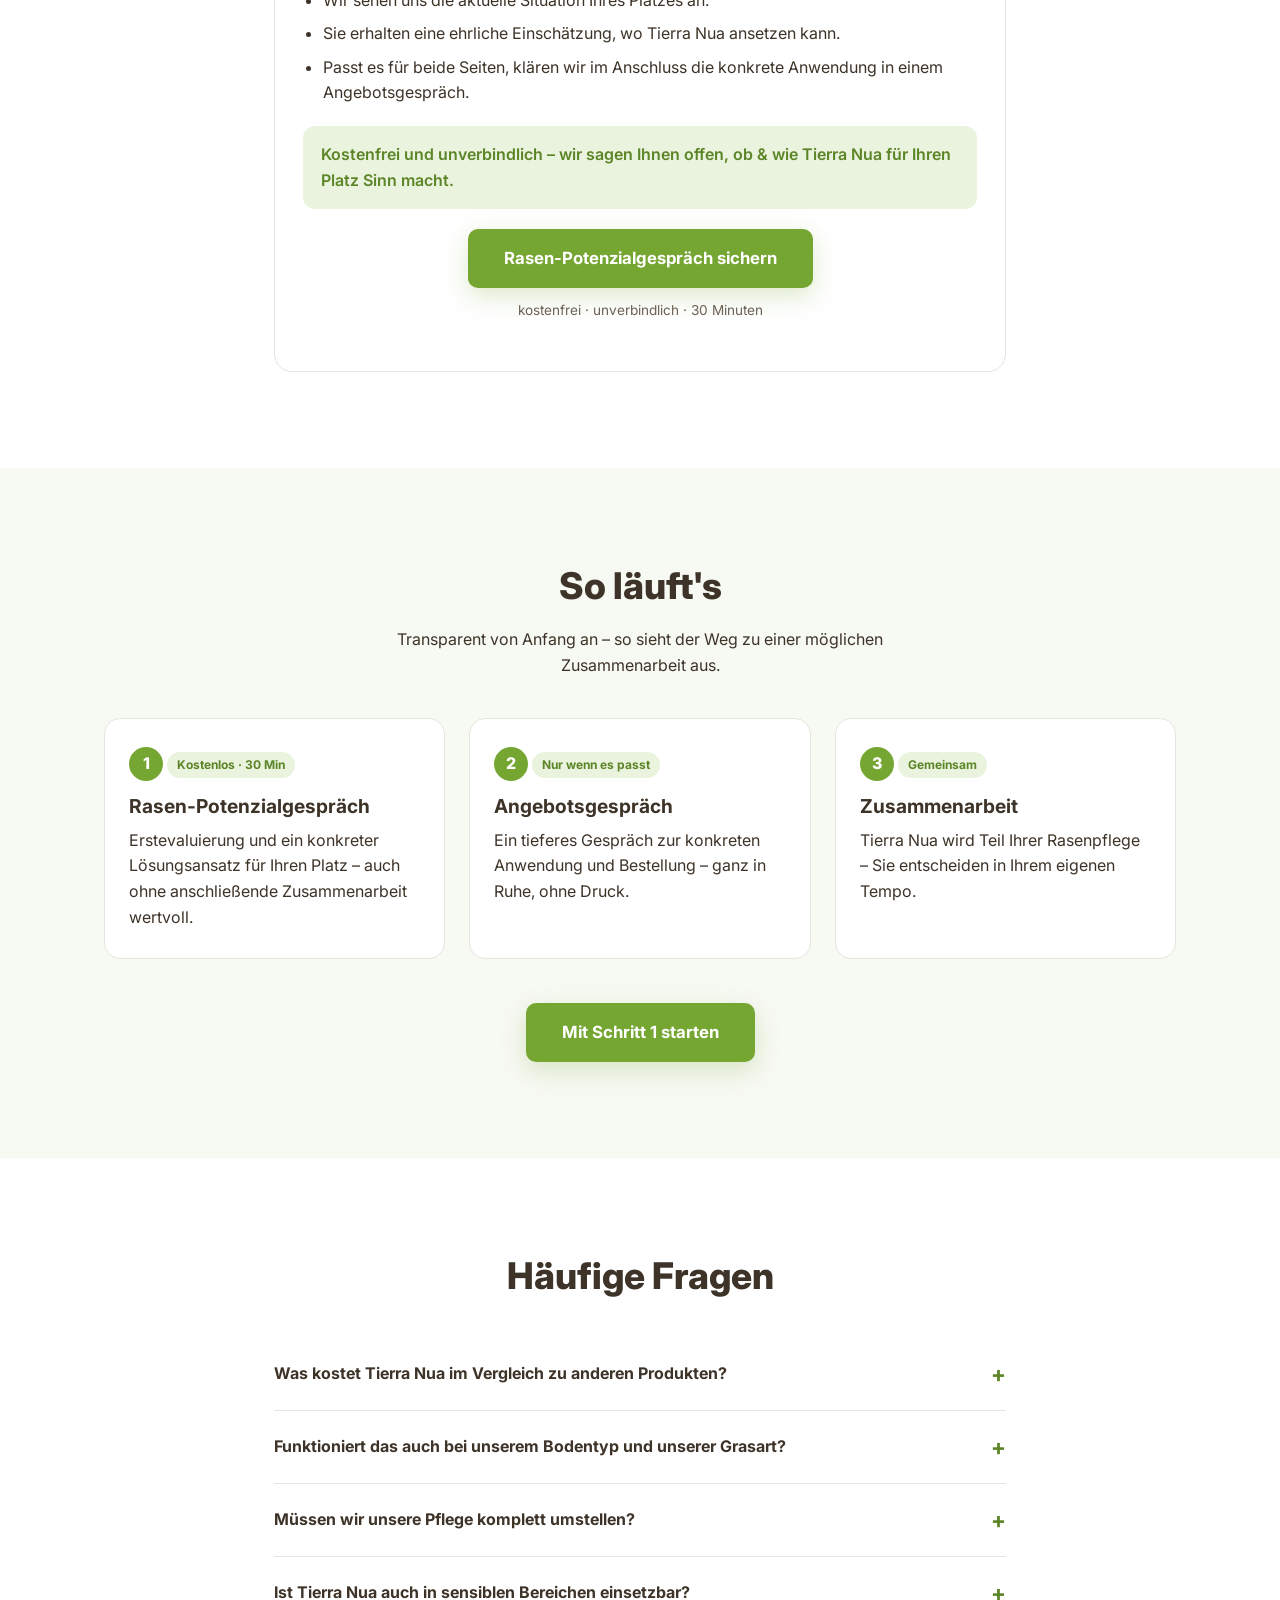
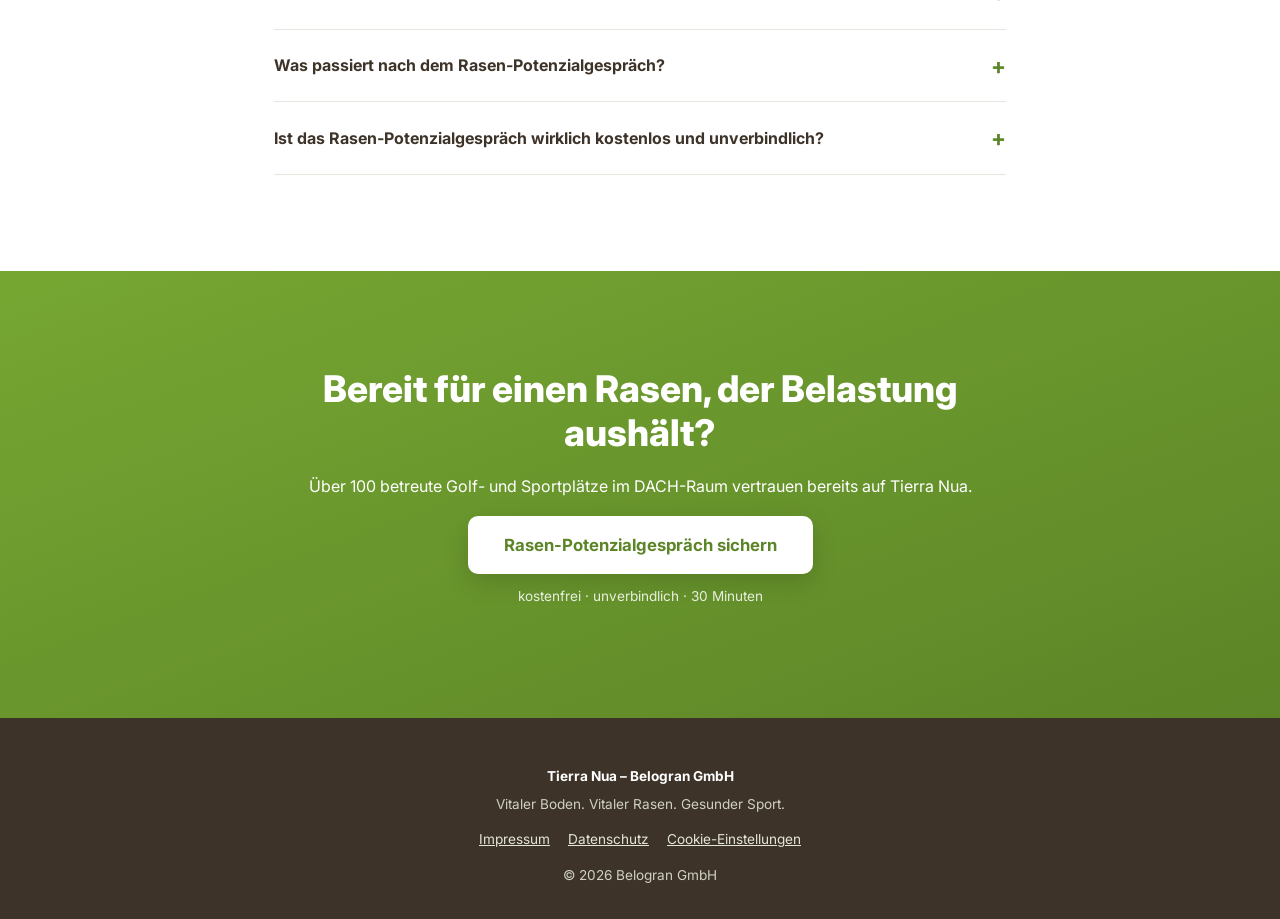
==== commit 19b9d2ab: "Add files via upload" ====
--- a/index.html
+++ b/index.html
@@ -3,8 +3,8 @@
 <head>
 <meta charset="UTF-8">
 <meta name="viewport" content="width=device-width, initial-scale=1.0">
-<title>Termin gebucht – Tierra Nua</title>
-<meta name="robots" content="noindex, nofollow">
+<title>Tierra Nua – Kostenloses Rasen-Potenzialgespräch | Belogran</title>
+<meta name="description" content="Stressresistente Grüns – auch bei Hitze, Trockenheit und hoher Turnierfrequenz. Sichern Sie sich Ihr kostenloses, 30-minütiges Rasen-Potenzialgespräch mit Tierra Nua.">
 <link rel="icon" href="/favicon.png">
 <link rel="preconnect" href="https://fonts.googleapis.com">
 <link rel="preconnect" href="https://fonts.gstatic.com" crossorigin>
@@ -13,7 +13,7 @@
 </head>
 <body>
 
-<!-- Cookie-Consent-Modal (Widerruf-Zugriff, auch wenn hier idR schon akzeptiert) -->
+<!-- Cookie-Consent-Modal: blockierend, EIN Consent-Punkt für die ganze Seite -->
 <div id="cookie-modal" class="cookie-modal" role="dialog" aria-modal="true" aria-labelledby="cookie-title">
   <div class="cookie-modal__box">
     <h2 id="cookie-title" class="cookie-modal__title">Wir respektieren Ihre Privatsphäre</h2>
@@ -29,38 +29,275 @@
    if(c){m.hidden=true;}else{document.documentElement.style.overflow='hidden';}})();
 </script>
 
-<section class="hero-bg" style="padding-top:64px;">
-  <div class="container fade-in is-visible">
-    <div class="check-icon">
-      <svg viewBox="0 0 24 24" fill="none" stroke-width="2" stroke-linecap="round" stroke-linejoin="round"><path d="M4 12l5 5L20 6"/></svg>
-    </div>
-    <span class="eyebrow">Termin gebucht</span>
-    <h1 style="font-size:2rem;">Geschafft – Ihr Rasen-Potenzialgespräch ist reserviert.</h1>
-    <p style="max-width:560px;margin:0 auto;">Wir freuen uns auf das Gespräch mit Ihnen und darauf, gemeinsam den besten Weg zu einem stressresistenten Rasen für Ihren Platz zu finden.</p>
-
-    <ol class="next-steps">
+<!-- HERO -->
+<header class="hero hero-bg">
+  <div class="container">
+    <span class="eyebrow">Kostenloses Rasen-Potenzialgespräch · 30 Minuten</span>
+    <h1>Hitze trotzen.<br>Krankheiten vorbeugen.<br>Turniere überstehen.</h1>
+
+    <div class="hero-video">
+      <div class="hero-video__placeholder">
+        <div class="hero-video__play">
+          <svg width="26" height="26" viewBox="0 0 24 24" fill="none" stroke="#ffffff" stroke-width="1.8"><polygon points="6 4 20 12 6 20" fill="#ffffff" stroke="none"/></svg>
+        </div>
+      </div>
+      <!-- TODO: Vimeo-Embed von Angela nachreichen -->
+    </div>
+
+    <p style="max-width:620px;margin:0 auto 28px;font-size:1.08rem;">
+      Tierra Nua stärkt Ihren Rasen biologisch von der Wurzel her – damit Hitze, hohe Spielfrequenz und
+      Krankheitsdruck ihm nichts anhaben können. Im 30-minütigen Rasen-Potenzialgespräch zeigen wir Ihnen,
+      wie das für Ihren Platz konkret aussieht.
+    </p>
+
+    <a href="/termin" class="btn-cta">Rasen-Potenzialgespräch sichern</a>
+    <p class="micro-text">kostenfrei · unverbindlich · 30 Minuten</p>
+
+    <p class="trust-line">Über 100 betreute Golf- und Sportplätze im DACH-Raum · seit 10 Jahren im Profirasen-Business</p>
+  </div>
+</header>
+
+<!-- PROBLEM / PAIN -->
+<section>
+  <div class="container-wide fade-in">
+    <h2>Kennen Sie das?</h2>
+    <p style="max-width:640px;margin:0 auto;">Ausgerechnet dann, wenn Ihr Rasen am meisten gefordert wird – in der Turnier- und Spielsaison – schlagen Hitze, Trockenheit und Krankheitsdruck am stärksten zu.</p>
+
+    <ul class="icon-list">
       <li>
-        <span class="num">1</span>
-        <span>Sie erhalten in Kürze eine <strong>Bestätigungs-E-Mail mit Kalender-Einladung</strong> von unserem Buchungstool – bitte auch im Spam-Ordner prüfen.</span>
+        <span class="icon"><svg viewBox="0 0 24 24" fill="none" stroke-width="1.8" stroke-linecap="round"><circle cx="12" cy="12" r="5"/><path d="M12 1v3M12 20v3M4.2 4.2l2.1 2.1M17.7 17.7l2.1 2.1M1 12h3M20 12h3M4.2 19.8l2.1-2.1M17.7 6.3l2.1-2.1"/></svg></span>
+        <span>Genau in der Turniersaison setzen Hitze und Trockenheit dem Rasen am meisten zu.</span>
       </li>
       <li>
-        <span class="num">2</span>
-        <span>Nehmen Sie die Kalender-Einladung an, damit der Termin fest in Ihrem Kalender steht.</span>
+        <span class="icon"><svg viewBox="0 0 24 24" fill="none" stroke-width="1.8" stroke-linecap="round"><path d="M12 2s6 7 6 12a6 6 0 0 1-12 0c0-5 6-12 6-12z"/></svg></span>
+        <span>Hohe Spiel- und Turnierfrequenz lässt kaum Zeit zur Regeneration.</span>
       </li>
       <li>
-        <span class="num">3</span>
-        <span>Überlegen Sie sich vorab kurz, welche Herausforderungen (Hitze, Krankheitsdruck, Turnierfrequenz) auf Ihrem Platz gerade am größten sind – das hilft uns im Gespräch.</span>
-      </li>
-    </ol>
-
-    <p style="max-width:560px;margin:32px auto 0;font-size:0.9rem;color:#6b6154;">
-      Verschieben oder absagen können Sie jederzeit über die Links in der Bestätigungs-E-Mail.
+        <span class="icon"><svg viewBox="0 0 24 24" fill="none" stroke-width="1.8" stroke-linecap="round"><circle cx="12" cy="12" r="9"/><path d="M9 10h.01M15 10h.01M8 15c1 1 2 1.5 4 1.5s3-.5 4-1.5"/></svg></span>
+        <span>Dollarspots und andere Krankheiten breiten sich aus, sobald der Rasen geschwächt ist.</span>
+      </li>
+      <li>
+        <span class="icon"><svg viewBox="0 0 24 24" fill="none" stroke-width="1.8" stroke-linecap="round"><path d="M12 2v20M6 6l12 12M18 6L6 18"/></svg></span>
+        <span>Schädlinge wie Tipulalarven setzen ohnehin schon gestressten Flächen zusätzlich zu.</span>
+      </li>
+      <li style="grid-column: 1 / -1;">
+        <span class="icon"><svg viewBox="0 0 24 24" fill="none" stroke-width="1.8" stroke-linecap="round"><path d="M12 9v4M12 17h.01M10.3 3.9 2.7 18a1.8 1.8 0 0 0 1.6 2.7h15.4a1.8 1.8 0 0 0 1.6-2.7L13.7 3.9a1.8 1.8 0 0 0-3.4 0z"/></svg></span>
+        <span>Klassische Mittel stoßen an ihre Grenzen – oder sind in sensiblen Bereichen gar nicht erlaubt.</span>
+      </li>
+    </ul>
+  </div>
+</section>
+
+<!-- LÖSUNG / MECHANISMUS -->
+<section class="section-alt">
+  <div class="container fade-in">
+    <h2>Der Tierra Nua-Ansatz</h2>
+    <p>
+      Tierra Nua ist ein vollständig biologischer Bodenhilfsstoff, der die Widerstandskraft Ihres Rasens
+      von der Wurzel her aufbaut. Statt nur Symptome zu bekämpfen, stärkt Tierra Nua die natürliche
+      Stressresistenz Ihrer Gräser gegenüber Hitze, Trockenheit und Krankheitsdruck – ergänzend zu Ihrer
+      bestehenden Pflege, mit minimalem Mehraufwand.
     </p>
-  </div>
-</section>
-
+
+    <div class="step-grid">
+      <div class="step-card">
+        <div class="icon-wrap"><svg viewBox="0 0 24 24" fill="none" stroke-width="1.8" stroke-linecap="round"><circle cx="11" cy="11" r="7"/><path d="M21 21l-4.3-4.3"/></svg></div>
+        <h3>Erstevaluierung</h3>
+        <p style="margin:0;">Wir sehen uns Ihre Ist-Situation und Ihre Herausforderungen konkret an.</p>
+      </div>
+      <div class="step-card">
+        <div class="icon-wrap"><svg viewBox="0 0 24 24" fill="none" stroke-width="1.8" stroke-linecap="round"><path d="M12 3v3M12 18v3M4.2 4.2l2.1 2.1M17.7 17.7l2.1 2.1M3 12h3M18 12h3"/><circle cx="12" cy="12" r="4"/></svg></div>
+        <h3>Anwendung</h3>
+        <p style="margin:0;">Tierra Nua ergänzt Ihre bestehende Flüssigdüngung – mit minimalem Mehraufwand.</p>
+      </div>
+      <div class="step-card">
+        <div class="icon-wrap"><svg viewBox="0 0 24 24" fill="none" stroke-width="1.8" stroke-linecap="round"><path d="M4 12l5 5L20 6"/></svg></div>
+        <h3>Ergebnis</h3>
+        <p style="margin:0;">Sichtbar stressresistentere Gräser – auch unter Hitze und Turnierdruck.</p>
+      </div>
+    </div>
+
+    <div style="margin-top:44px;">
+      <a href="/termin" class="btn-cta">Rasen-Potenzialgespräch sichern</a>
+    </div>
+  </div>
+</section>
+
+<!-- PROOF -->
+<section>
+  <div class="container-wide fade-in">
+    <h2>Das sagen Profis, die es einsetzen</h2>
+    <p style="max-width:640px;margin:0 auto;">Echte Erfahrungen von Head-Greenkeepern und Golfplatzmanagern, die Tierra Nua bereits im Einsatz haben.</p>
+
+    <div class="testimonial-grid">
+      <div class="testimonial-card">
+        <blockquote>„Den Vorteil sehe ich bei Tierra Nua im Vergleich zu anderen Produkten – man merkt, dass die Gräser stabiler sind, daher weniger Krankheitsdruck. Ich hatte einen Hexenring, probierte Tierra Nua mit der Gießkanne aus – innerhalb von 3 bis 5 Tagen war er komplett weg. Danach habe ich alle Grüns mit 40 Liter pro Hektar gespritzt: Dollarflecken und Schneeschimmel waren kein Thema mehr, und selbst ein Problem-Grün hat sich deutlich erholt.“</blockquote>
+        <cite>Harald F.</cite>
+        <span class="role">Head Greenkeeper, Open Golf</span>
+      </div>
+      <div class="testimonial-card">
+        <blockquote>„Wir haben an einem Green die eine Hälfte behandelt, die andere nicht – beide Seiten unbewässert, bei 30 bis 35 °C. Nach 3 Tagen wurde die unbehandelte Seite welk, die behandelte blieb frisch. Mit den Produkten von Belogran muss man bei diesen Temperaturen nicht mehr täglich gießen, sondern es reicht alle 3 Tage.“</blockquote>
+        <cite>Peter M.</cite>
+        <span class="role">Golfplatzmanager</span>
+      </div>
+      <div class="testimonial-card">
+        <blockquote>„Seit Herbst 2023 werden auf unserem Platz keine Pflanzenschutzmittel mehr verwendet und zu 100 % biologisch gedüngt – mit Produkten von Belogran. Die Sporenbelastung für saisontypische Pilzinfektionen ist äußerst gering, und das Bodenleben hat sich bereits deutlich verbessert.“</blockquote>
+        <cite>Kurt Rieck</cite>
+        <span class="role">ehem. Head Greenkeeper, Golf Club Gut Murstätten</span>
+      </div>
+    </div>
+
+    <div class="proof-images">
+      <figure>
+        <img src="/bilder/vorher-nachher-split-dollarspot.jpg" alt="Vergleich: links gesundes, behandeltes Grün – rechts von Dollarspots befallene Fläche" loading="lazy" width="1344" height="756">
+        <figcaption>Deutlicher Unterschied: gesunde, widerstandsfähige Fläche (links) im Vergleich zu Dollarspot-Befall (rechts).</figcaption>
+      </figure>
+      <figure>
+        <img src="/bilder/vorher-nachher-wurzeln-1.jpg" alt="Bodenprofil mit dichtem, tiefem Wurzelwerk auf einem Sportplatz" loading="lazy" width="2000" height="924">
+        <figcaption>Dichtes, tiefes Wurzelwerk – die Basis für stressresistenten Hochleistungsrasen.</figcaption>
+      </figure>
+    </div>
+  </div>
+</section>
+
+<!-- BIO / AUTORITÄT -->
+<section class="section-alt">
+  <div class="container-wide fade-in">
+    <div class="bio-grid">
+      <div class="bio-photo">
+        <img src="/bilder/angela-tierra-nua-portrait.jpg" alt="Angela Schadl, Gründerin von Belogran" loading="lazy" width="1333" height="2000">
+      </div>
+      <div>
+        <h2>Ihre Ansprechpartnerin</h2>
+        <h3 style="margin-bottom:4px;">Angela Schadl</h3>
+        <p style="margin-bottom:20px;color:#6b6154;font-weight:600;">Gründerin &amp; Geschäftsführerin Belogran GmbH · Beraterin für biologische Rasenpflege</p>
+        <p>
+          Seit über 10 Jahren ist Angela Schadl im Profirasen-Business – die ersten Jahre mit einer eigenen
+          Firma in Florida. Seither arbeitet sie in enger, wissenschaftlicher Zusammenarbeit mit Biologen,
+          Experten und Produktentwicklern an biologischen Lösungen für stressresistenten Hochleistungsrasen.
+        </p>
+        <p>
+          Heute betreut Belogran über 100 Kunden und Plätze im DACH-Raum – direkt sowie über
+          Kooperationspartner im Whitelabel-Modell.
+        </p>
+
+        <div class="credibility-row">
+          <div class="credibility-card"><strong>10 Jahre Erfahrung</strong>inkl. Markteinstieg in Florida (USA)</div>
+          <div class="credibility-card"><strong>100+ betreute Plätze</strong>im DACH-Raum, direkt &amp; über Partner</div>
+          <div class="credibility-card"><strong>Wissenschaftliche Basis</strong>Zusammenarbeit mit Biologen &amp; Produktentwicklern</div>
+          <div class="credibility-card"><strong>Bio-zertifiziert</strong>einsetzbar auch in Natur- &amp; Wasserschutzgebieten</div>
+        </div>
+
+        <div style="margin-top:28px;">
+          <a href="/termin" class="btn-cta">Rasen-Potenzialgespräch sichern</a>
+        </div>
+      </div>
+    </div>
+  </div>
+</section>
+
+<!-- ANGEBOT / FRAMING -->
+<section>
+  <div class="container fade-in">
+    <h2>Ihr Rasen-Potenzialgespräch</h2>
+    <p>In 30 Minuten erhalten Sie eine Erstevaluierung und einen konkreten Lösungsansatz, wie Ihr Rasen stressresistenter gegen Hitze, Trockenheit und die typischen Belastungen der Saison wird.</p>
+
+    <div class="offer-box">
+      <p style="font-weight:700;color:var(--color-dark);">Das erwartet Sie im Gespräch:</p>
+      <ul>
+        <li>Wir sehen uns die aktuelle Situation Ihres Platzes an.</li>
+        <li>Sie erhalten eine ehrliche Einschätzung, wo Tierra Nua ansetzen kann.</li>
+        <li>Passt es für beide Seiten, klären wir im Anschluss die konkrete Anwendung in einem Angebotsgespräch.</li>
+      </ul>
+      <div class="risk-reversal">Kostenfrei und unverbindlich – wir sagen Ihnen offen, ob &amp; wie Tierra Nua für Ihren Platz Sinn macht.</div>
+      <div style="text-align:center;">
+        <a href="/termin" class="btn-cta">Rasen-Potenzialgespräch sichern</a>
+        <p class="micro-text">kostenfrei · unverbindlich · 30 Minuten</p>
+      </div>
+    </div>
+  </div>
+</section>
+
+<!-- SO LÄUFT'S -->
+<section class="section-alt">
+  <div class="container-wide fade-in">
+    <h2>So läuft's</h2>
+    <p style="max-width:600px;margin:0 auto;">Transparent von Anfang an – so sieht der Weg zu einer möglichen Zusammenarbeit aus.</p>
+
+    <div class="step-grid">
+      <div class="step-card">
+        <span class="step-badge">1</span>
+        <span class="step-tag">Kostenlos · 30 Min</span>
+        <h3>Rasen-Potenzialgespräch</h3>
+        <p style="margin:0;">Erstevaluierung und ein konkreter Lösungsansatz für Ihren Platz – auch ohne anschließende Zusammenarbeit wertvoll.</p>
+      </div>
+      <div class="step-card">
+        <span class="step-badge">2</span>
+        <span class="step-tag">Nur wenn es passt</span>
+        <h3>Angebotsgespräch</h3>
+        <p style="margin:0;">Ein tieferes Gespräch zur konkreten Anwendung und Bestellung – ganz in Ruhe, ohne Druck.</p>
+      </div>
+      <div class="step-card">
+        <span class="step-badge">3</span>
+        <span class="step-tag">Gemeinsam</span>
+        <h3>Zusammenarbeit</h3>
+        <p style="margin:0;">Tierra Nua wird Teil Ihrer Rasenpflege – Sie entscheiden in Ihrem eigenen Tempo.</p>
+      </div>
+    </div>
+
+    <div style="margin-top:44px;">
+      <a href="/termin" class="btn-cta">Mit Schritt 1 starten</a>
+    </div>
+  </div>
+</section>
+
+<!-- FAQ -->
+<section>
+  <div class="container fade-in">
+    <h2>Häufige Fragen</h2>
+    <div class="faq-list">
+      <details class="faq-item">
+        <summary>Was kostet Tierra Nua im Vergleich zu anderen Produkten?</summary>
+        <p>Tierra Nua liegt preislich im Mittelfeld verglichen mit anderen Produkten am Markt – bei der Leistung schneidet es aber überdurchschnittlich gut ab. Zudem ist es mit anderen Produkten kombinierbar.</p>
+      </details>
+      <details class="faq-item">
+        <summary>Funktioniert das auch bei unserem Bodentyp und unserer Grasart?</summary>
+        <p>Ja. Tierra Nua wirkt bei allen Bodenarten und Grastypen sehr gut. Bei sandigen Böden fördert es die Kompaktheit, bei kompakten Böden bricht es diese eher auf.</p>
+      </details>
+      <details class="faq-item">
+        <summary>Müssen wir unsere Pflege komplett umstellen?</summary>
+        <p>Nein. Wenn Sie bereits flüssig düngen – was fast immer der Fall ist – ist der Mehraufwand minimal.</p>
+      </details>
+      <details class="faq-item">
+        <summary>Ist Tierra Nua auch in sensiblen Bereichen einsetzbar?</summary>
+        <p>Ja. Unsere Produkte sind bio-zertifiziert und überall einsetzbar – auch in Naturschutz- und Wasserschutzgebieten, sogar per Drohne ausgebracht.</p>
+      </details>
+      <details class="faq-item">
+        <summary>Was passiert nach dem Rasen-Potenzialgespräch?</summary>
+        <p>Wenn es für beide Seiten passt, folgt ein Angebotsgespräch zur konkreten Anwendung und Bestellung. Ohne Interesse Ihrerseits endet es einfach beim kostenlosen Rasen-Potenzialgespräch – ganz ohne Verpflichtung.</p>
+      </details>
+      <details class="faq-item">
+        <summary>Ist das Rasen-Potenzialgespräch wirklich kostenlos und unverbindlich?</summary>
+        <p>Ja, absolut. Kein Verkaufsdruck – wir sagen Ihnen ehrlich, ob und wie Tierra Nua für Ihren Platz Sinn macht.</p>
+      </details>
+    </div>
+  </div>
+</section>
+
+<!-- FINAL CTA -->
+<section class="section-accent">
+  <div class="container fade-in">
+    <h2>Bereit für einen Rasen, der Belastung aushält?</h2>
+    <p>Über 100 betreute Golf- und Sportplätze im DACH-Raum vertrauen bereits auf Tierra Nua.</p>
+    <a href="/termin" class="btn-cta">Rasen-Potenzialgespräch sichern</a>
+    <p class="micro-text">kostenfrei · unverbindlich · 30 Minuten</p>
+  </div>
+</section>
+
+<!-- FOOTER -->
 <footer>
   <div class="footer-brand">Tierra Nua – Belogran GmbH</div>
+  <p style="margin:0;">Vitaler Boden. Vitaler Rasen. Gesunder Sport.</p>
   <div class="footer-links">
     <a href="/impressum">Impressum</a>
     <a href="/datenschutz">Datenschutz</a>
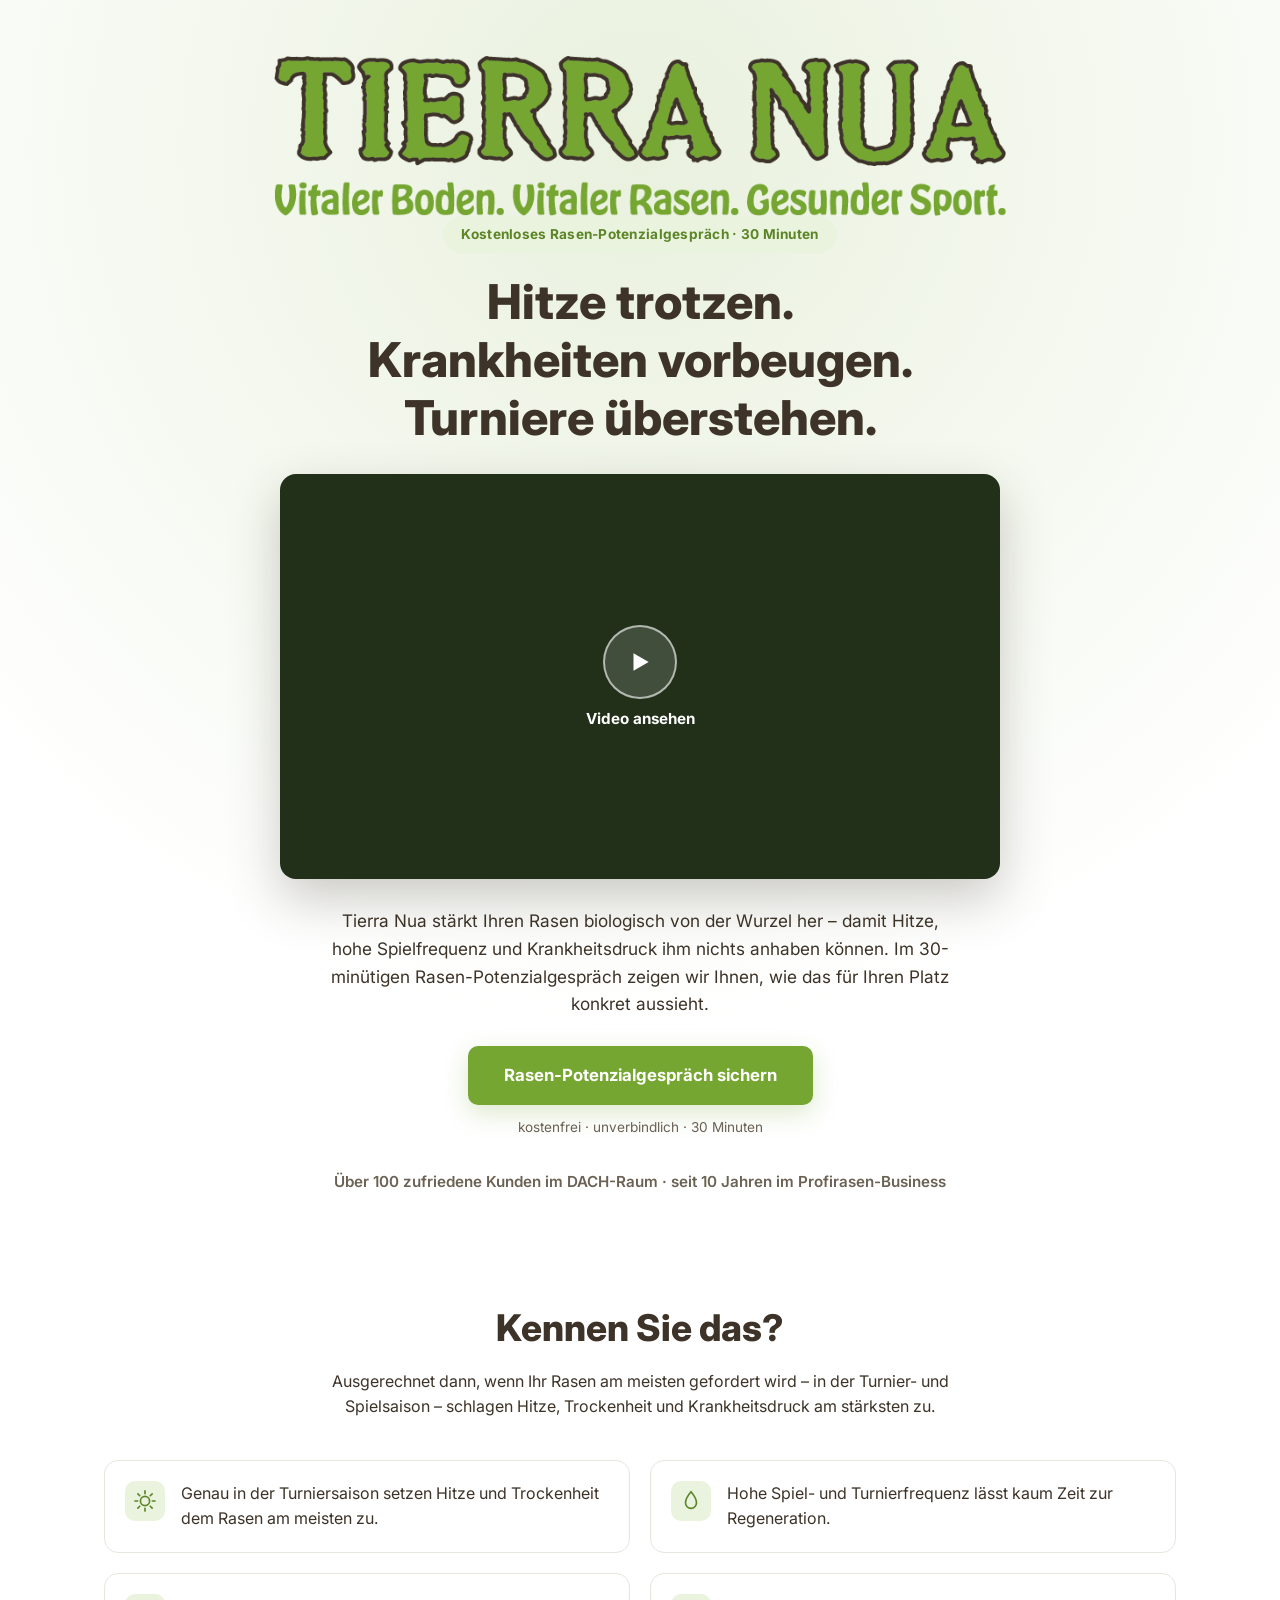
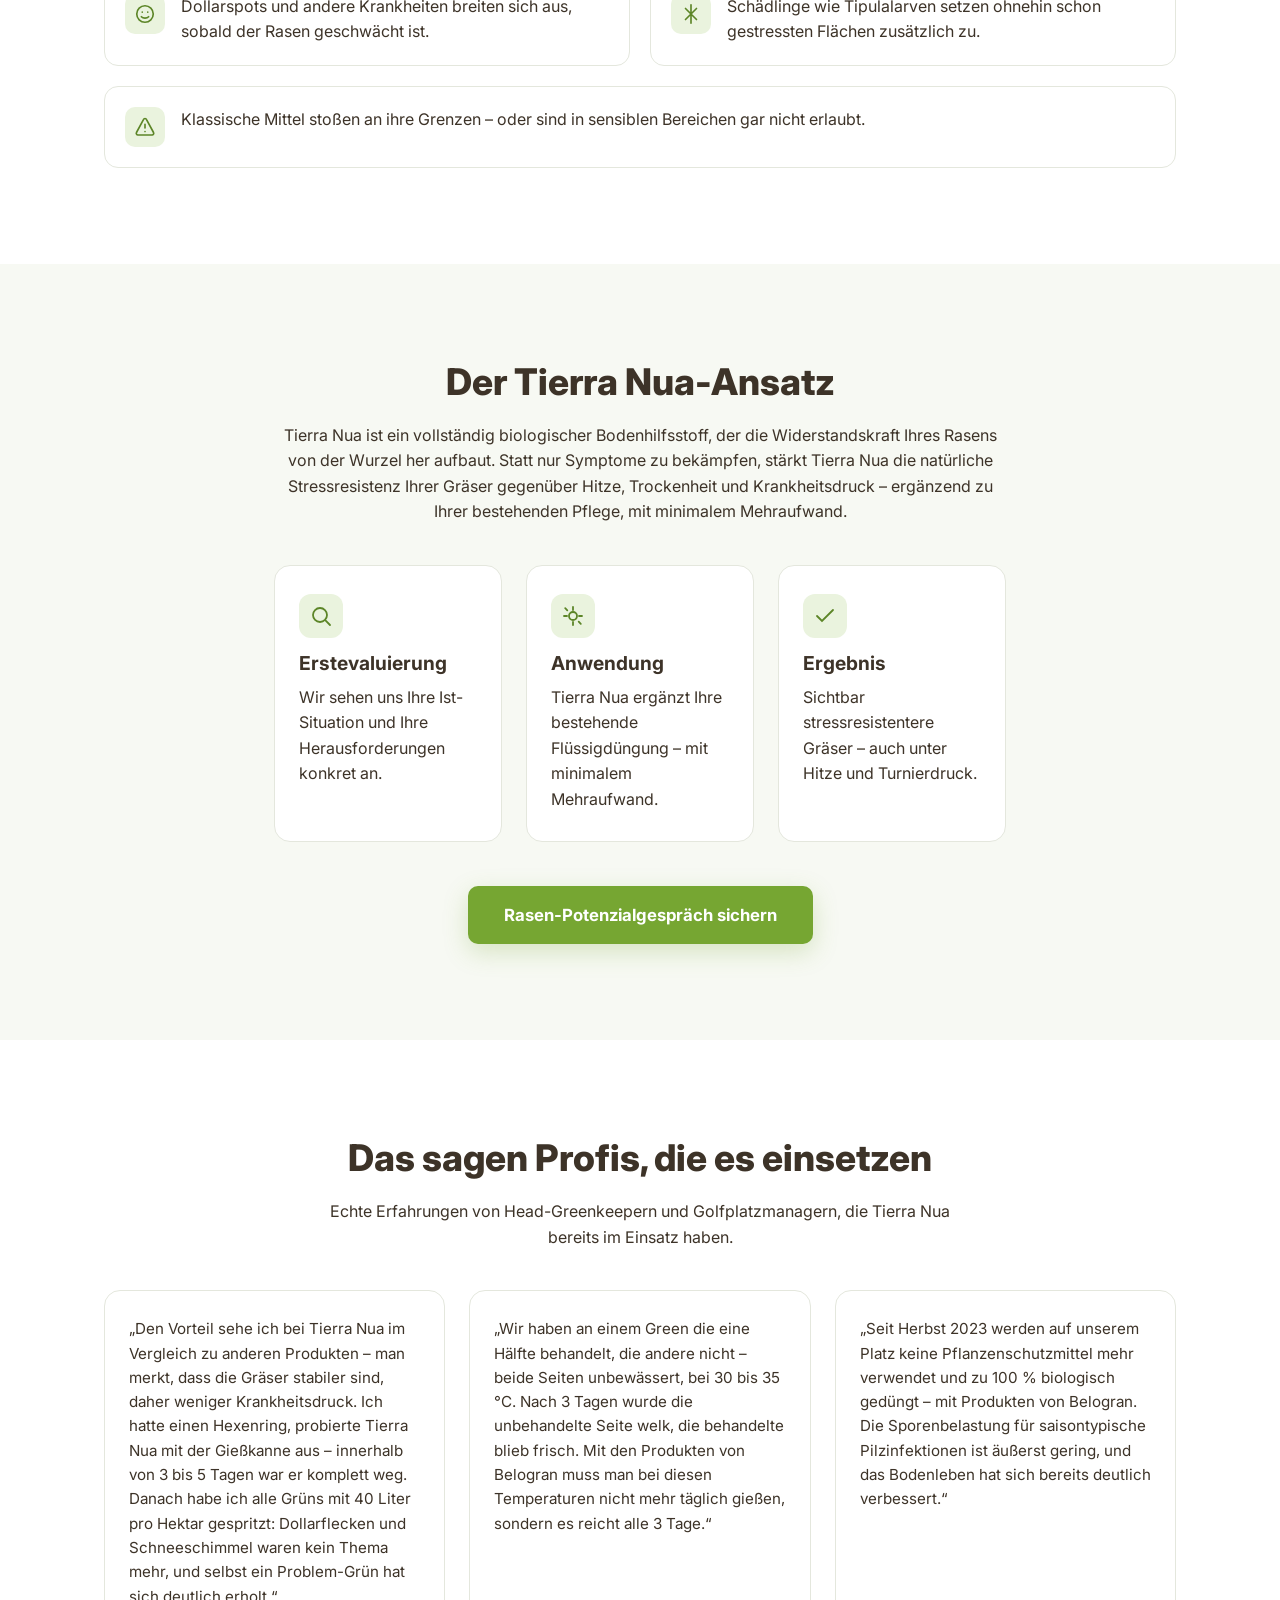
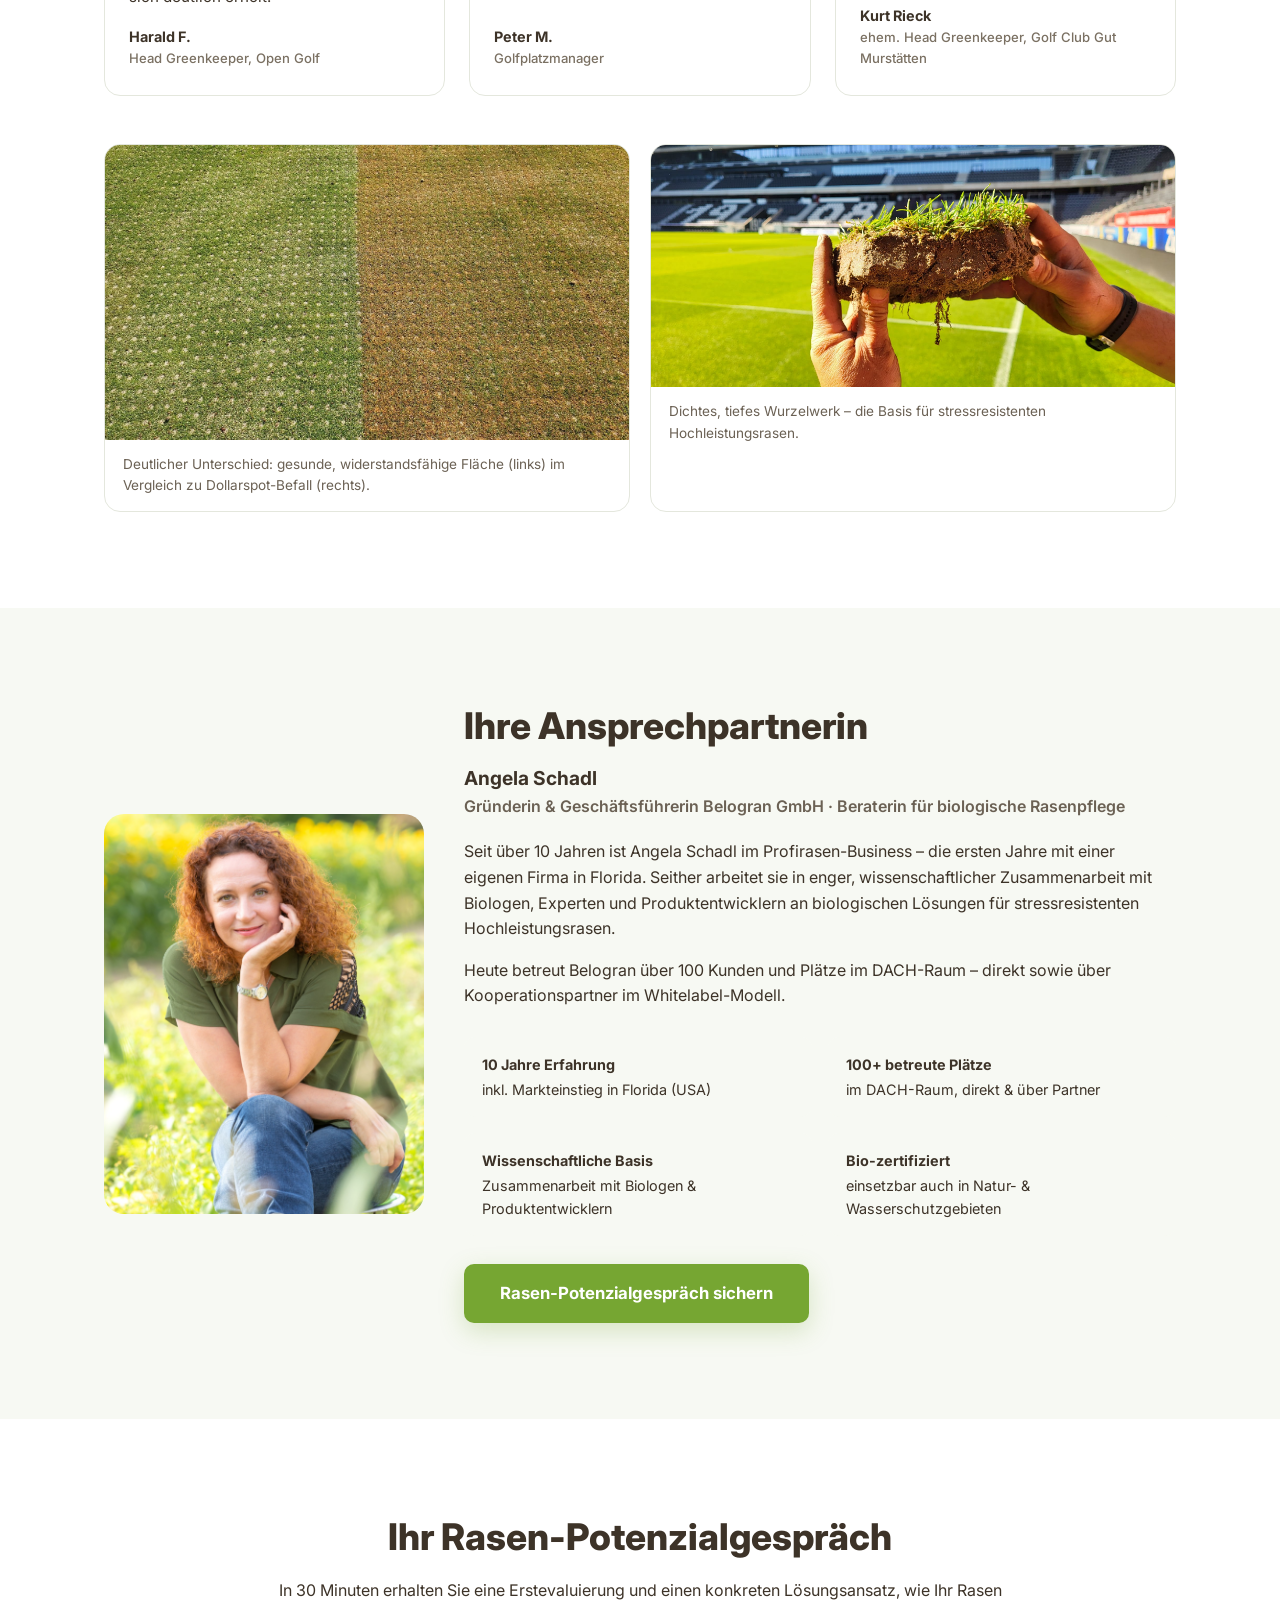
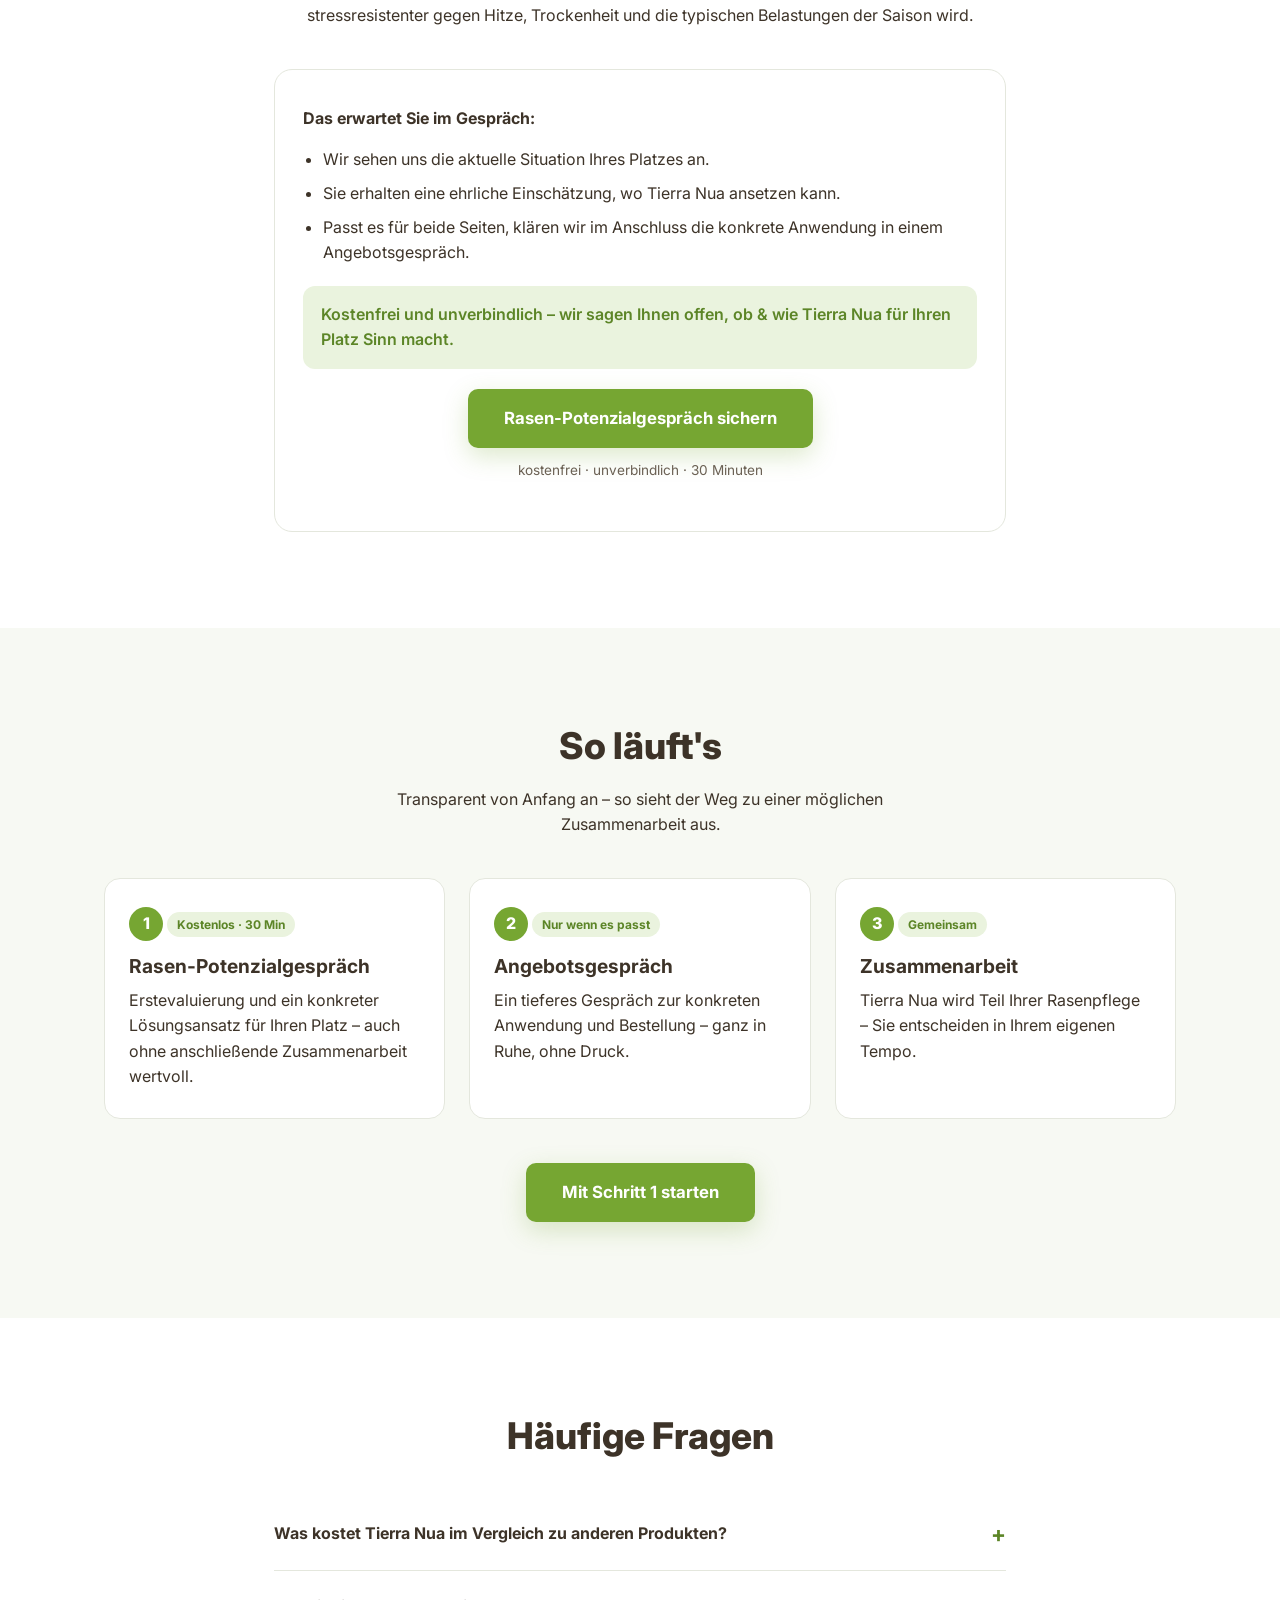
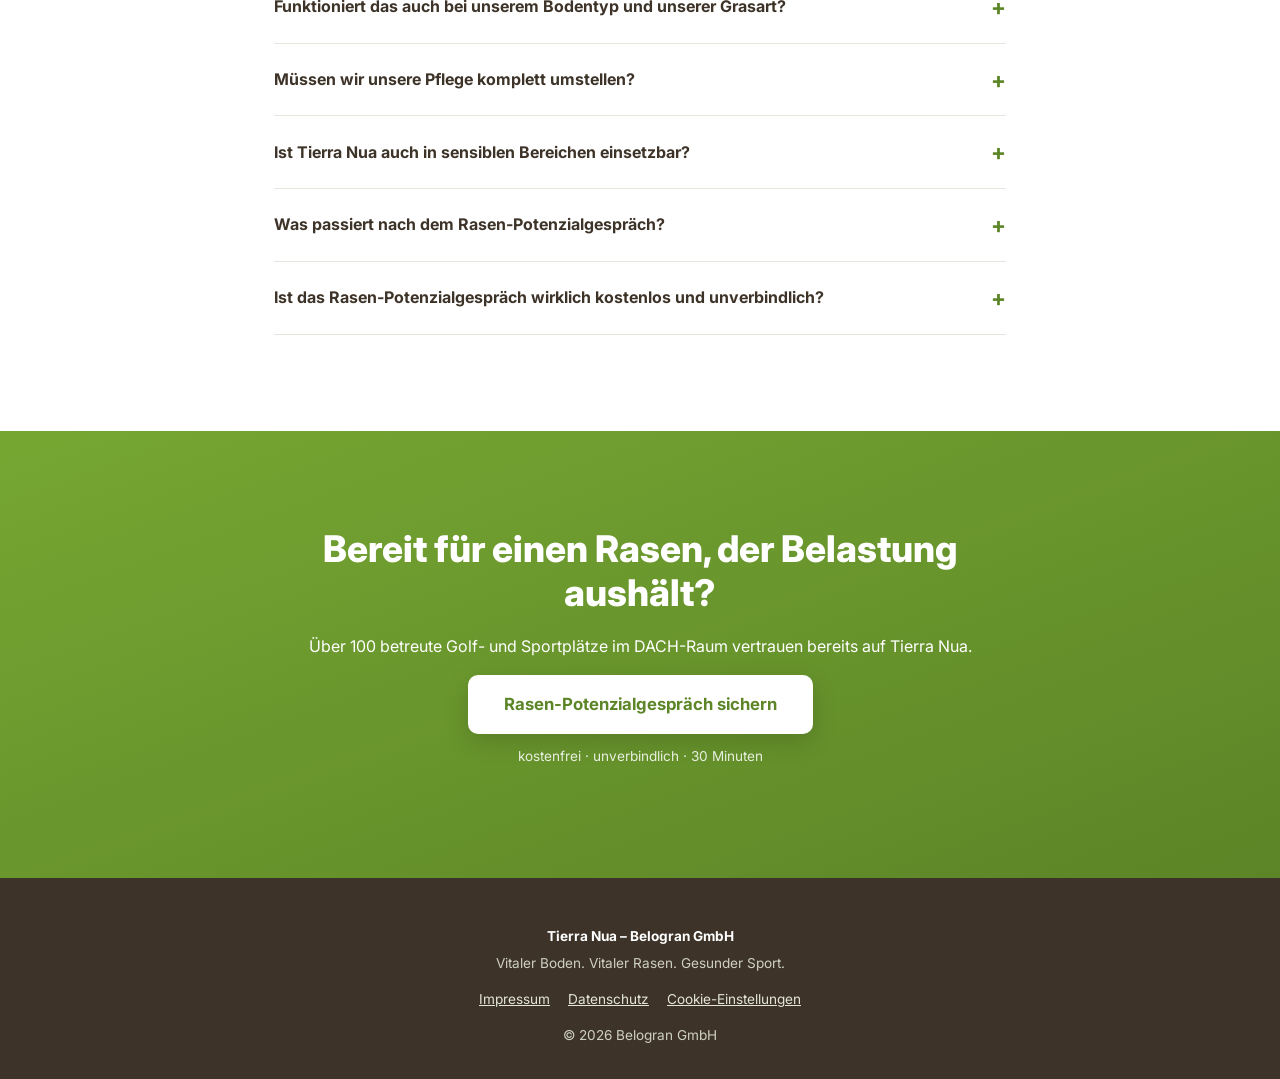
==== commit 8005645d: "Update index.html" ====
--- a/index.html
+++ b/index.html
@@ -13,34 +13,21 @@
 </head>
 <body>
 
-<!-- Cookie-Consent-Modal: blockierend, EIN Consent-Punkt für die ganze Seite -->
-<div id="cookie-modal" class="cookie-modal" role="dialog" aria-modal="true" aria-labelledby="cookie-title">
-  <div class="cookie-modal__box">
-    <h2 id="cookie-title" class="cookie-modal__title">Wir respektieren Ihre Privatsphäre</h2>
-    <p>Wir nutzen Cookies, um diese Website bereitzustellen und zu verbessern. Mit „Akzeptieren" stimmen Sie dem zu.</p>
-    <div class="cookie-modal__btns">
-      <button type="button" id="cookie-all" class="btn-cta">Akzeptieren</button>
-    </div>
-    <a href="/datenschutz" class="cookie-modal__link">Mehr in der Datenschutzerklärung</a>
-  </div>
-</div>
-<script>
-  (function(){var c=localStorage.getItem('consent_v1');var m=document.getElementById('cookie-modal');
-   if(c){m.hidden=true;}else{document.documentElement.style.overflow='hidden';}})();
-</script>
-
 <!-- HERO -->
 <header class="hero hero-bg">
   <div class="container">
+    <img src="/tierra-nua-logo-mit-claim.png" alt="Tierra Nua – Vitaler Boden. Vitaler Rasen. Gesunder Sport." class="hero-logo" loading="eager" width="834" height="182">
     <span class="eyebrow">Kostenloses Rasen-Potenzialgespräch · 30 Minuten</span>
     <h1>Hitze trotzen.<br>Krankheiten vorbeugen.<br>Turniere überstehen.</h1>
 
     <div class="hero-video">
-      <div class="hero-video__placeholder">
-        <div class="hero-video__play">
+      <button type="button" class="hero-video__poster" id="hero-video-poster" aria-label="Video ansehen">
+        <span class="hero-video__play" aria-hidden="true">
           <svg width="26" height="26" viewBox="0 0 24 24" fill="none" stroke="#ffffff" stroke-width="1.8"><polygon points="6 4 20 12 6 20" fill="#ffffff" stroke="none"/></svg>
-        </div>
-      </div>
+        </span>
+        <span class="hero-video__hint">Video ansehen</span>
+        <span class="hero-video__consent">Mit Klick werden Cookies akzeptiert</span>
+      </button>
       <!-- TODO: Vimeo-Embed von Angela nachreichen -->
     </div>
 
@@ -53,7 +40,7 @@
     <a href="/termin" class="btn-cta">Rasen-Potenzialgespräch sichern</a>
     <p class="micro-text">kostenfrei · unverbindlich · 30 Minuten</p>
 
-    <p class="trust-line">Über 100 betreute Golf- und Sportplätze im DACH-Raum · seit 10 Jahren im Profirasen-Business</p>
+    <p class="trust-line">Über 100 zufriedene Kunden im DACH-Raum · seit 10 Jahren im Profirasen-Business</p>
   </div>
 </header>
 
@@ -149,11 +136,11 @@
 
     <div class="proof-images">
       <figure>
-        <img src="/bilder/vorher-nachher-split-dollarspot.jpg" alt="Vergleich: links gesundes, behandeltes Grün – rechts von Dollarspots befallene Fläche" loading="lazy" width="1344" height="756">
+        <img src="/vorher-nachher-split-dollarspot.jpg" alt="Vergleich: links gesundes, behandeltes Grün – rechts von Dollarspots befallene Fläche" loading="lazy" width="1344" height="756">
         <figcaption>Deutlicher Unterschied: gesunde, widerstandsfähige Fläche (links) im Vergleich zu Dollarspot-Befall (rechts).</figcaption>
       </figure>
       <figure>
-        <img src="/bilder/vorher-nachher-wurzeln-1.jpg" alt="Bodenprofil mit dichtem, tiefem Wurzelwerk auf einem Sportplatz" loading="lazy" width="2000" height="924">
+        <img src="/vorher-nachher-wurzeln-1.jpg" alt="Bodenprofil mit dichtem, tiefem Wurzelwerk auf einem Sportplatz" loading="lazy" width="2000" height="924">
         <figcaption>Dichtes, tiefes Wurzelwerk – die Basis für stressresistenten Hochleistungsrasen.</figcaption>
       </figure>
     </div>
@@ -165,7 +152,7 @@
   <div class="container-wide fade-in">
     <div class="bio-grid">
       <div class="bio-photo">
-        <img src="/bilder/angela-tierra-nua-portrait.jpg" alt="Angela Schadl, Gründerin von Belogran" loading="lazy" width="1333" height="2000">
+        <img src="/angela-tierra-nua-portrait.jpg" alt="Angela Schadl, Gründerin von Belogran" loading="lazy" width="1333" height="2000">
       </div>
       <div>
         <h2>Ihre Ansprechpartnerin</h2>
@@ -306,6 +293,21 @@
   <p style="margin:0;">© <span id="year"></span> Belogran GmbH</p>
 </footer>
 
+<!-- Cookie-Banner: nicht-blockierend, EIN Consent-Punkt für die ganze Seite -->
+<div id="cookie-bar" class="cookie-bar" role="region" aria-label="Hinweis zu Cookies" hidden>
+  <div class="cookie-bar__inner">
+    <p class="cookie-bar__text">
+      Wir nutzen Cookies und externe Dienste (u.&nbsp;a. für Video und Terminbuchung),
+      um Ihnen alle Inhalte zu zeigen. Sie entscheiden.
+      <a href="/datenschutz">Mehr in der Datenschutzerklärung</a>
+    </p>
+    <div class="cookie-bar__btns">
+      <button type="button" id="cookie-decline" class="cookie-bar__btn cookie-bar__btn--decline">Ablehnen</button>
+      <button type="button" id="cookie-accept" class="cookie-bar__btn cookie-bar__btn--accept">Akzeptieren</button>
+    </div>
+  </div>
+</div>
+
 <script>document.getElementById('year').textContent = new Date().getFullYear();</script>
 <script src="/main.js"></script>
 </body>
--- a/styles.css
+++ b/styles.css
@@ -113,17 +113,24 @@
   background: #22301a;
   box-shadow: 0 20px 50px rgba(61, 51, 40, 0.25);
 }
-.hero-video__placeholder {
+.hero-video__poster {
   position: absolute; inset: 0;
-  display: flex; align-items: center; justify-content: center;
-  color: #fff;
-}
+  display: flex; flex-direction: column; align-items: center; justify-content: center;
+  gap: 10px;
+  width: 100%; height: 100%; padding: 0; margin: 0;
+  background: transparent; border: 0; color: #fff; font-family: inherit;
+  pointer-events: none;
+}
+.hero-video__poster.is-blocked { pointer-events: auto; cursor: pointer; }
 .hero-video__play {
   width: 74px; height: 74px; border-radius: 50%;
   background: rgba(255,255,255,0.15);
   border: 2px solid rgba(255,255,255,0.6);
   display: flex; align-items: center; justify-content: center;
 }
+.hero-video__hint { font-size: 0.95rem; font-weight: 700; color: #fff; }
+.hero-video__consent { display: none; max-width: 260px; font-size: 0.78rem; color: rgba(255,255,255,0.75); text-align: center; }
+.hero-video__poster.is-blocked .hero-video__consent { display: block; }
 .hero-bg {
   position: relative;
   overflow: hidden;
@@ -136,13 +143,27 @@
   transform: translateX(-50%);
   background: radial-gradient(circle at 50% 30%, rgba(118,166,50,0.16), transparent 60%);
   animation: drift 18s ease-in-out infinite alternate;
-  z-index: 0;
+  z-index: 1;
   pointer-events: none;
 }
-.hero-bg > * { position: relative; z-index: 1; }
+.hero-bg > * { position: relative; z-index: 2; }
 @keyframes drift {
   from { transform: translateX(-52%) translateY(0); }
   to { transform: translateX(-48%) translateY(2%); }
+}
+
+/* Hero-Hintergrundfoto (nur Startseite), 50% Deckkraft, unter der Farb-Aura */
+.hero.hero-bg::after {
+  content: "";
+  position: absolute;
+  inset: 0;
+  background-image: url('/hero-gras-hintergrund.jpg');
+  background-size: cover;
+  background-position: center;
+  background-repeat: no-repeat;
+  opacity: 0.5;
+  z-index: 0;
+  pointer-events: none;
 }
 
 .trust-line {
@@ -410,32 +431,57 @@
   .fade-in { opacity: 1; transform: none; transition: none; }
 }
 
-/* Cookie consent modal */
-.cookie-modal {
-  position: fixed;
-  inset: 0;
-  z-index: 9999;
-  display: flex;
-  align-items: center;
-  justify-content: center;
-  background: rgba(61, 51, 40, 0.55);
-  backdrop-filter: blur(3px);
-  padding: 20px;
-}
-.cookie-modal[hidden] { display: none; }
-.cookie-modal__box {
-  background: #fff;
-  border-radius: 18px;
-  max-width: 460px;
-  width: 100%;
-  padding: 32px 28px;
-  text-align: center;
-  box-shadow: 0 30px 60px rgba(0,0,0,0.3);
-}
-.cookie-modal__title { font-size: 1.3rem; margin-bottom: 12px; }
-.cookie-modal p { font-size: 0.92rem; color: #55503f; }
-.cookie-modal__btns { margin: 20px 0 12px; }
-.cookie-modal__link { font-size: 0.82rem; color: #7a7062; }
+/* Cookie consent banner (nicht-blockierend) */
+.cookie-bar {
+  position: fixed; left: 0; right: 0; bottom: 0; z-index: 950;
+  background: rgba(255, 255, 255, 0.97);
+  -webkit-backdrop-filter: blur(10px); backdrop-filter: blur(10px);
+  border-top: 1px solid var(--color-border);
+  box-shadow: 0 -10px 30px rgba(61, 51, 40, 0.12);
+  padding: 15px 20px calc(15px + env(safe-area-inset-bottom));
+}
+.cookie-bar[hidden] { display: none; }
+.cookie-bar__inner {
+  max-width: 1120px; margin: 0 auto;
+  display: flex; align-items: center; justify-content: center; gap: 14px 26px; flex-wrap: wrap;
+}
+.cookie-bar__text { margin: 0; max-width: 660px; font-size: 0.85rem; line-height: 1.55; color: #55503f; }
+.cookie-bar__text a { color: var(--color-primary-dark); text-decoration: underline; text-underline-offset: 2px; }
+.cookie-bar__btns { display: flex; align-items: center; gap: 10px; flex-shrink: 0; }
+.cookie-bar__btn {
+  font-family: inherit; font-size: 0.9rem; font-weight: 700; letter-spacing: 0.01em;
+  min-height: 44px; padding: 11px 26px; border-radius: 100px; border: none; cursor: pointer;
+  transition: transform 0.2s ease, box-shadow 0.2s ease, color 0.2s ease, border-color 0.2s ease;
+}
+.cookie-bar__btn--accept { background: var(--color-primary); color: #fff; box-shadow: 0 6px 18px rgba(118,166,50,0.25); }
+.cookie-bar__btn--accept:hover { background: var(--color-primary-dark); transform: translateY(-1px); }
+.cookie-bar__btn--decline { background: transparent; color: #7a7062; border: 1px solid var(--color-border); }
+.cookie-bar__btn--decline:hover { color: #55503f; border-color: #7a7062; }
+@media (max-width: 560px) {
+  .cookie-bar { padding: 13px 15px calc(13px + env(safe-area-inset-bottom)); }
+  .cookie-bar__inner { gap: 11px; }
+  .cookie-bar__btns { width: 100%; }
+  .cookie-bar__btn { flex: 1; padding: 12px 14px; }
+}
+
+/* Calendly consent-gate (Lade-Platzhalter vor dem Kalender) */
+.calendly-gate {
+  max-width: 560px; margin: 0 auto; padding: 40px 28px;
+  background: #fff; border: 1px solid var(--color-border); border-radius: 18px;
+  box-shadow: 0 10px 30px rgba(61,51,40,0.08); text-align: center;
+}
+.calendly-gate[hidden] { display: none; }
+.calendly-gate__icon {
+  width: 60px; height: 60px; margin: 0 auto 18px; border-radius: 50%;
+  display: flex; align-items: center; justify-content: center;
+  background: var(--color-primary-light); border: 1.5px solid rgba(118,166,50,0.45);
+}
+.calendly-gate__icon svg { width: 28px; height: 28px; stroke: var(--color-primary-dark); fill: none; }
+.calendly-gate__title { font-weight: 700; font-size: 1.3rem; color: var(--color-dark); margin-bottom: 8px; }
+.calendly-gate__text { color: #55503f; font-size: 0.95rem; line-height: 1.6; margin: 0 auto 22px; max-width: 420px; }
+.calendly-gate__hint { margin-top: 16px; font-size: 0.78rem; color: #7a7062; }
+.calendly-gate__hint a { color: var(--color-primary-dark); }
+.calendly-embed[hidden] { display: none; }
 
 /* Termin page */
 .termin-header { padding: 40px 0 8px; }
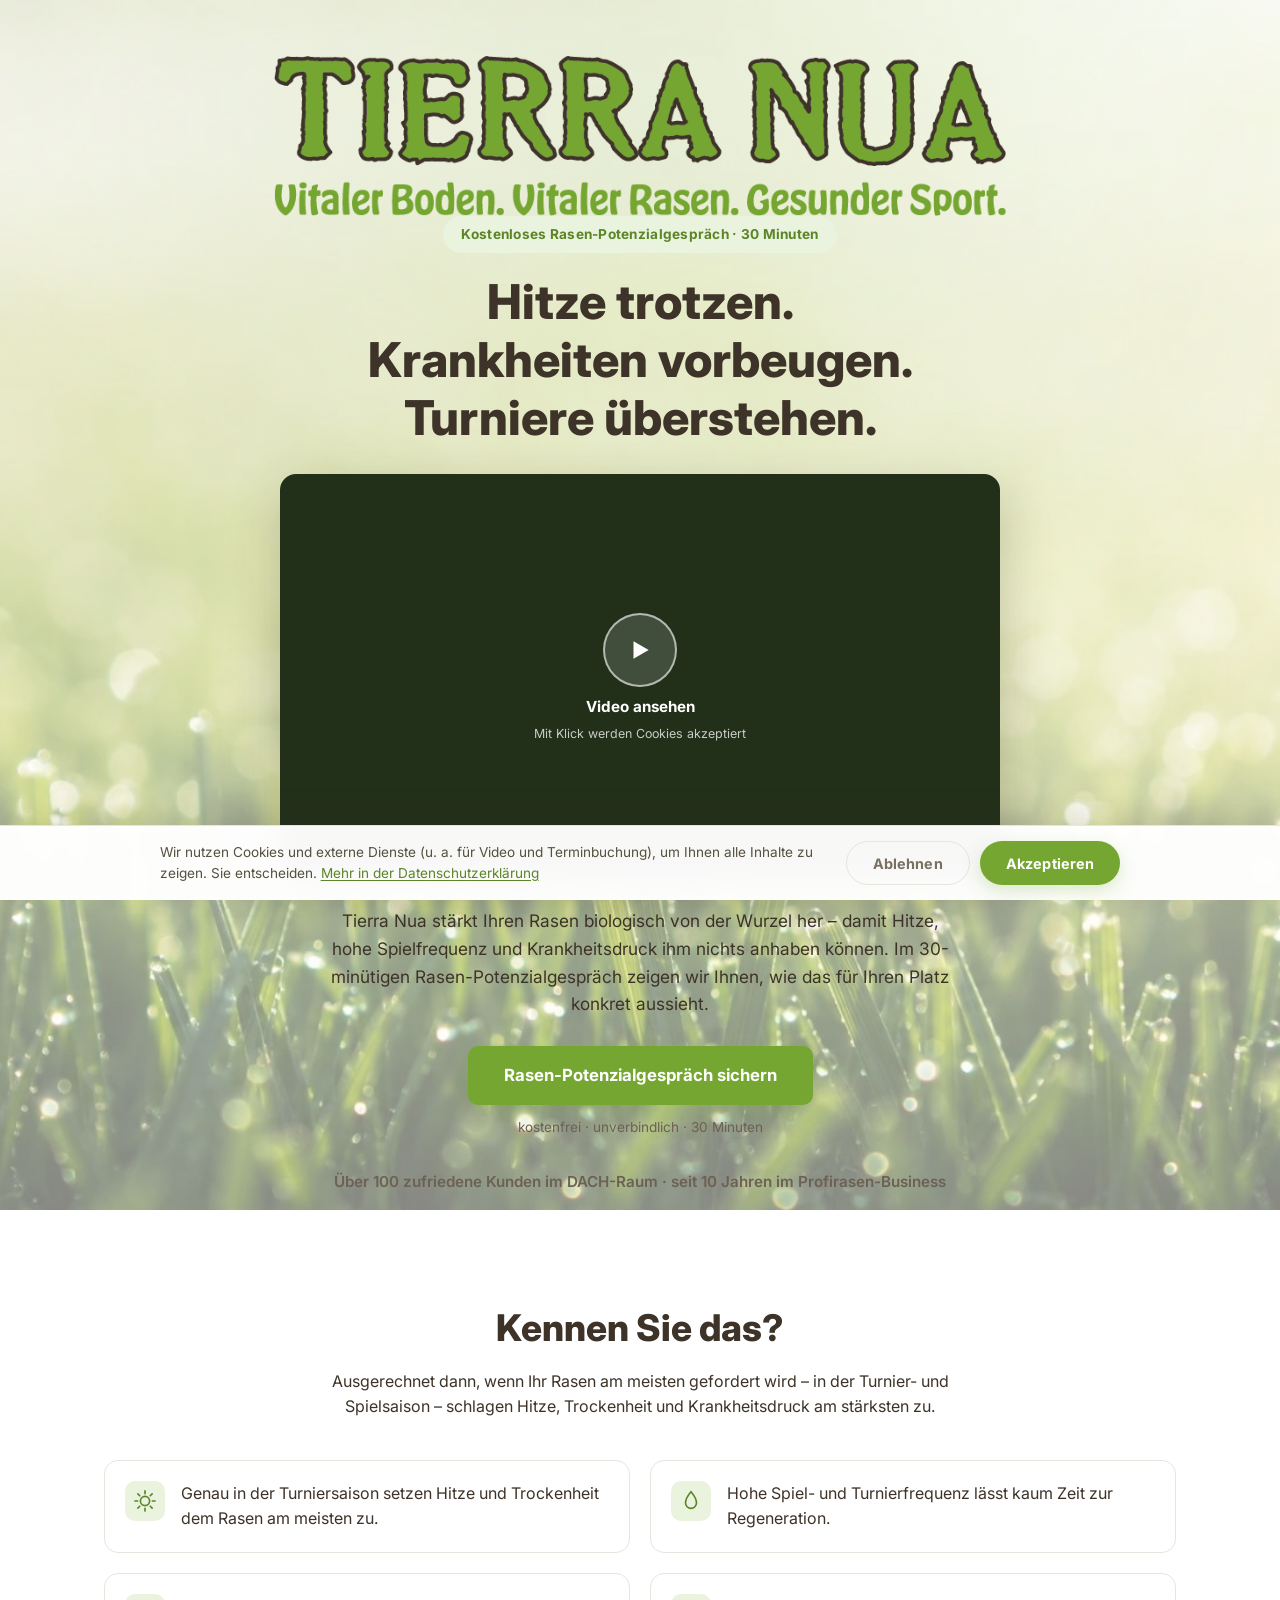
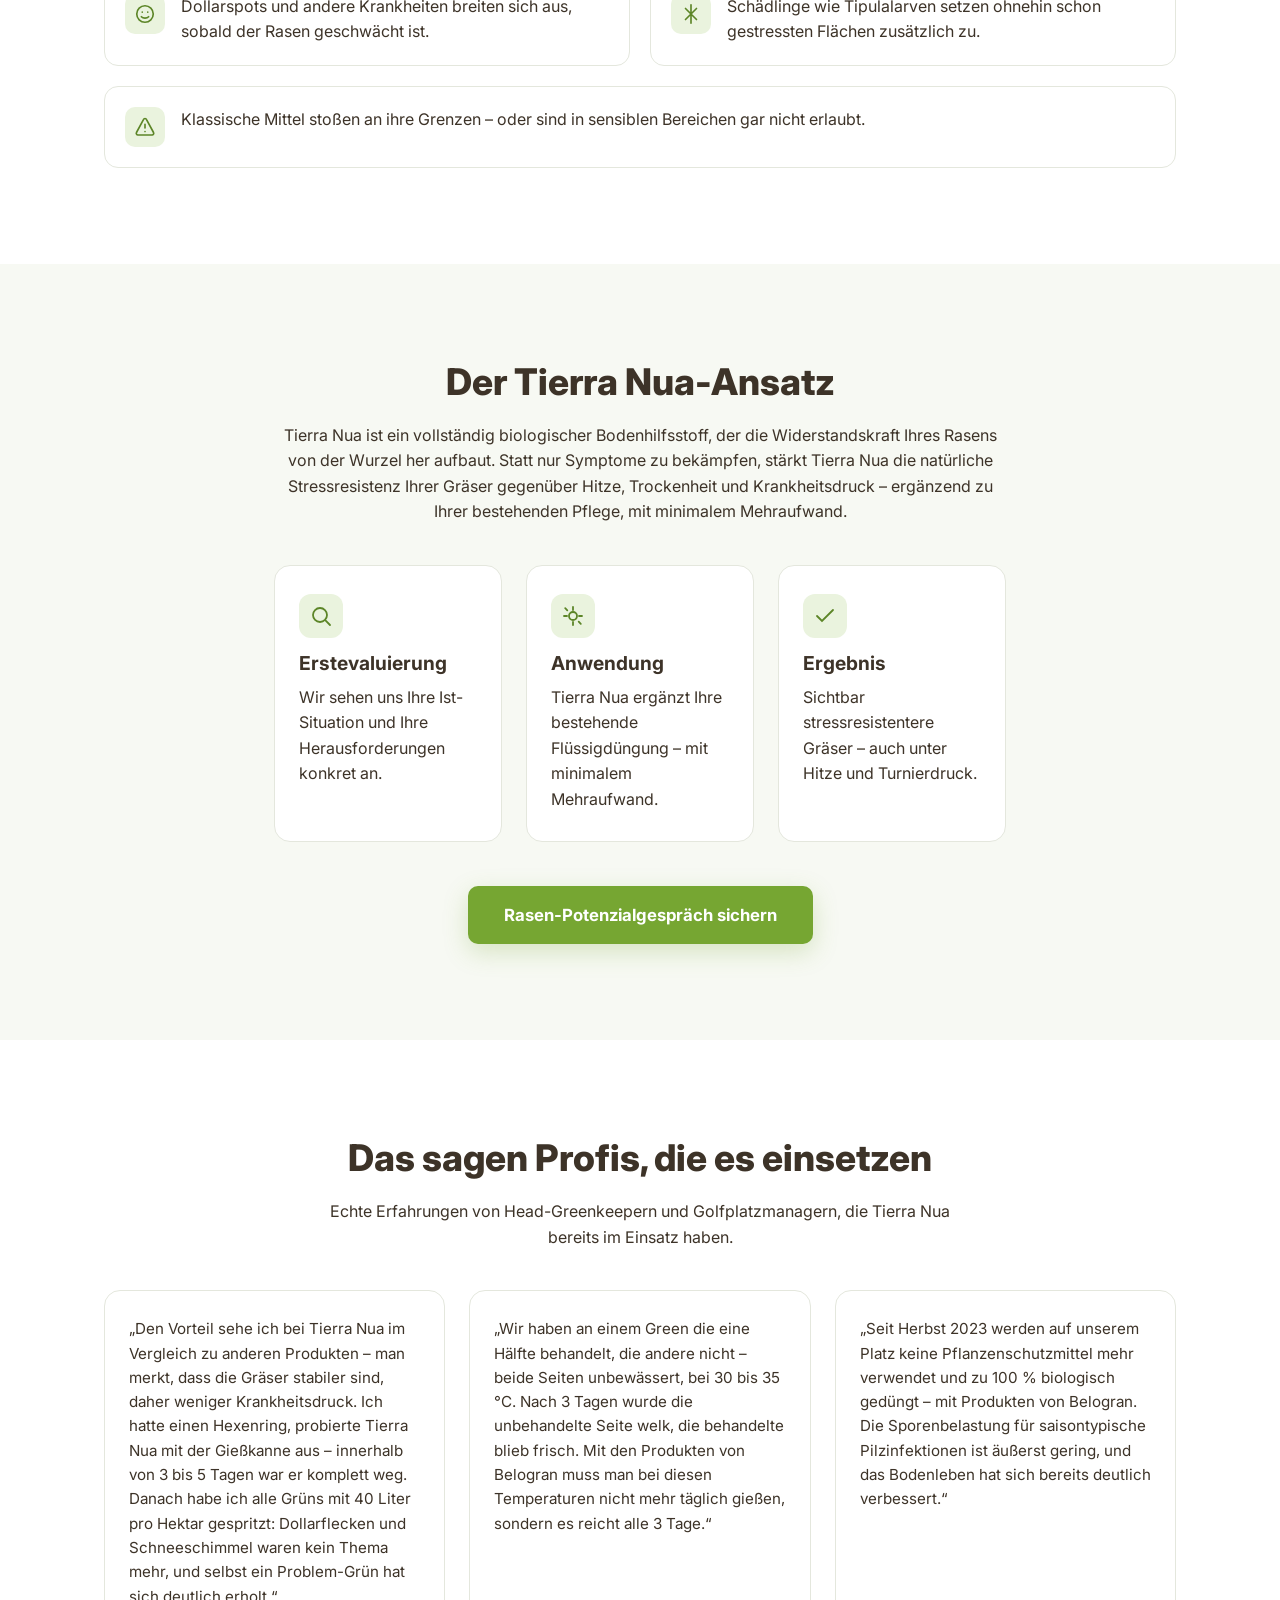
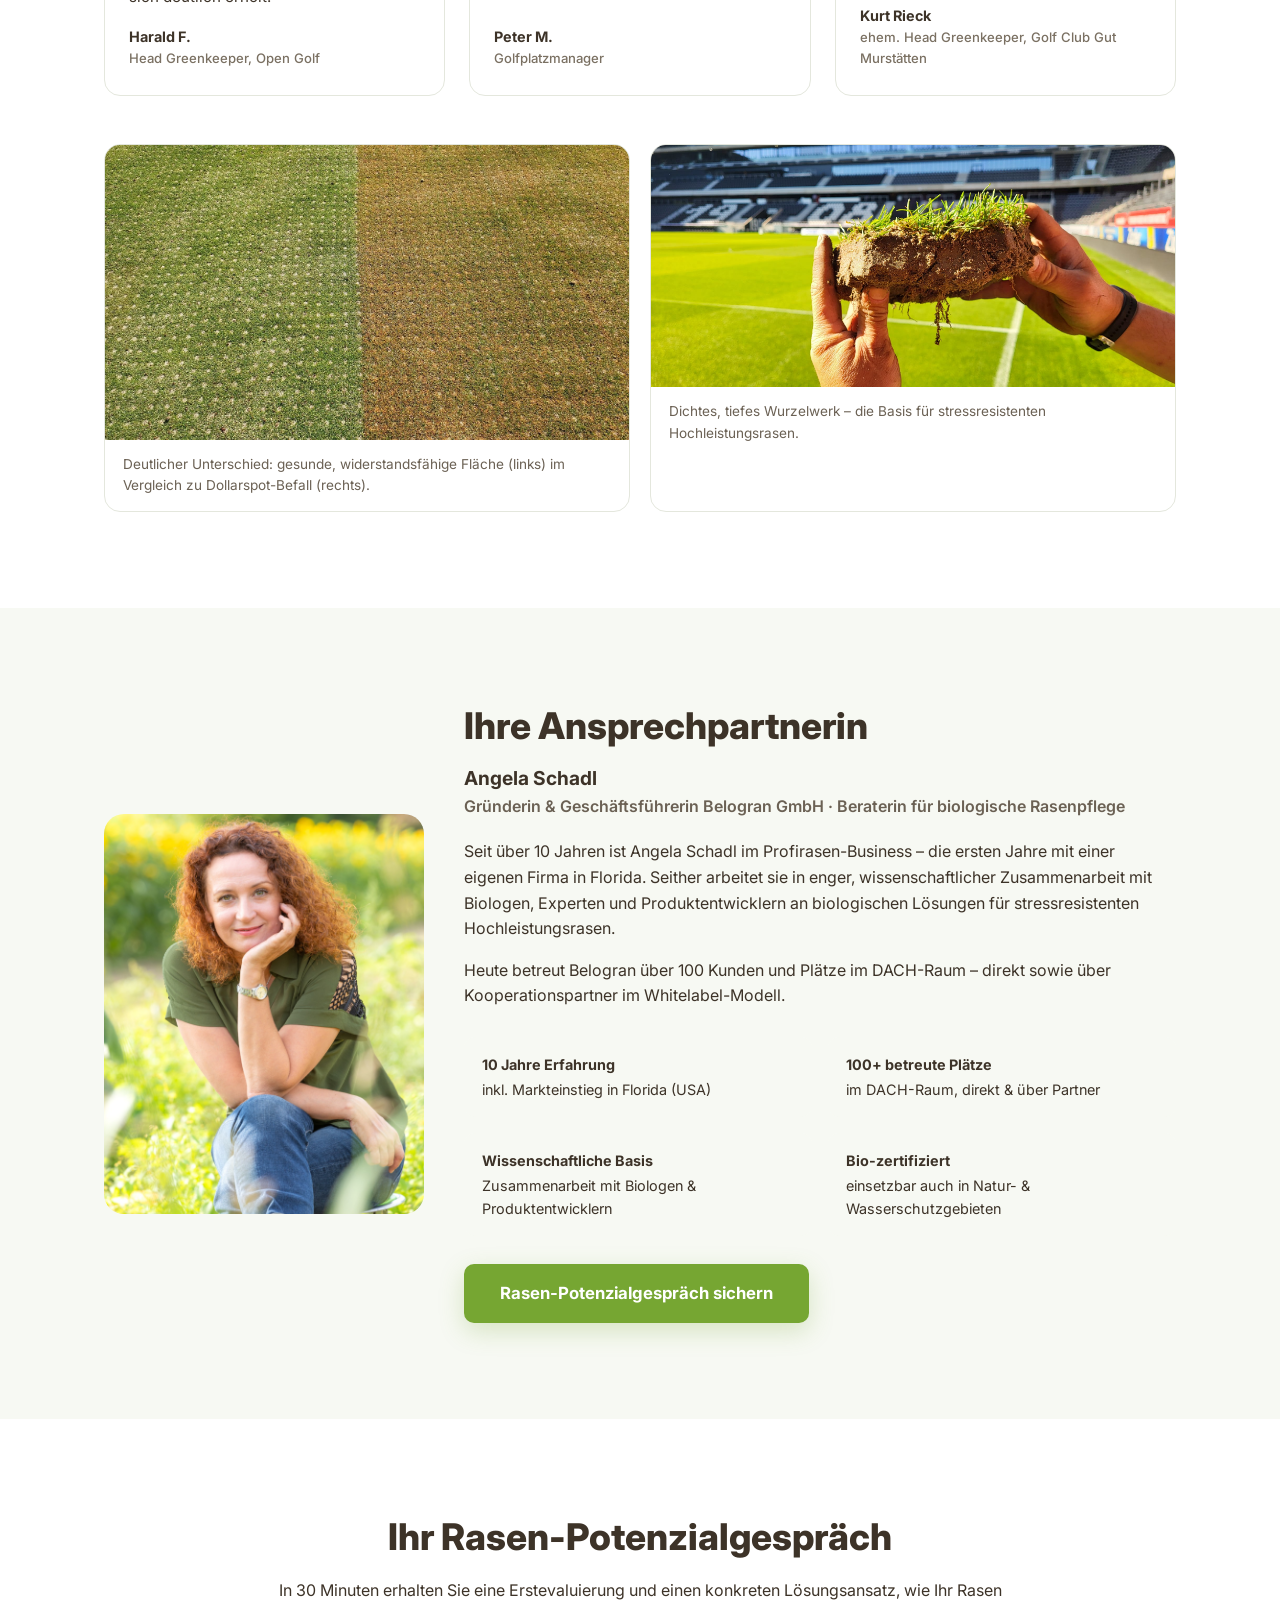
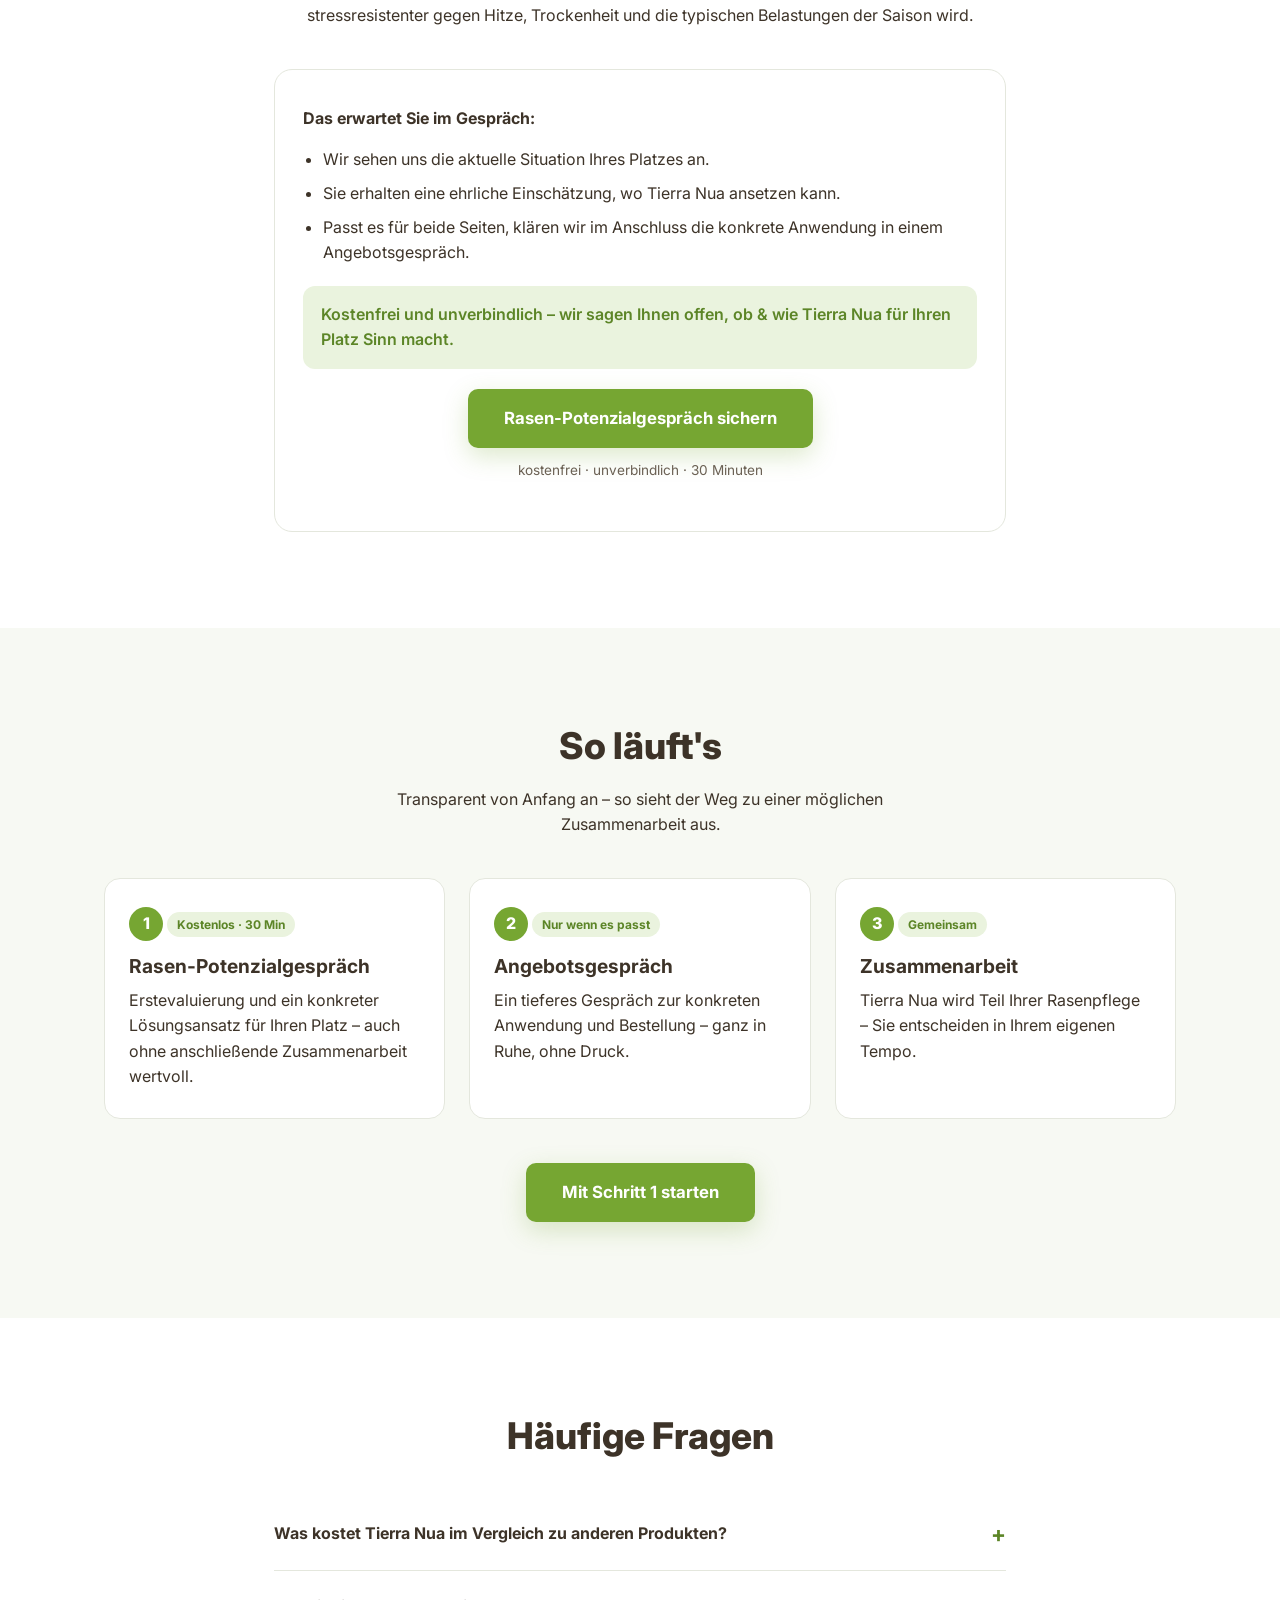
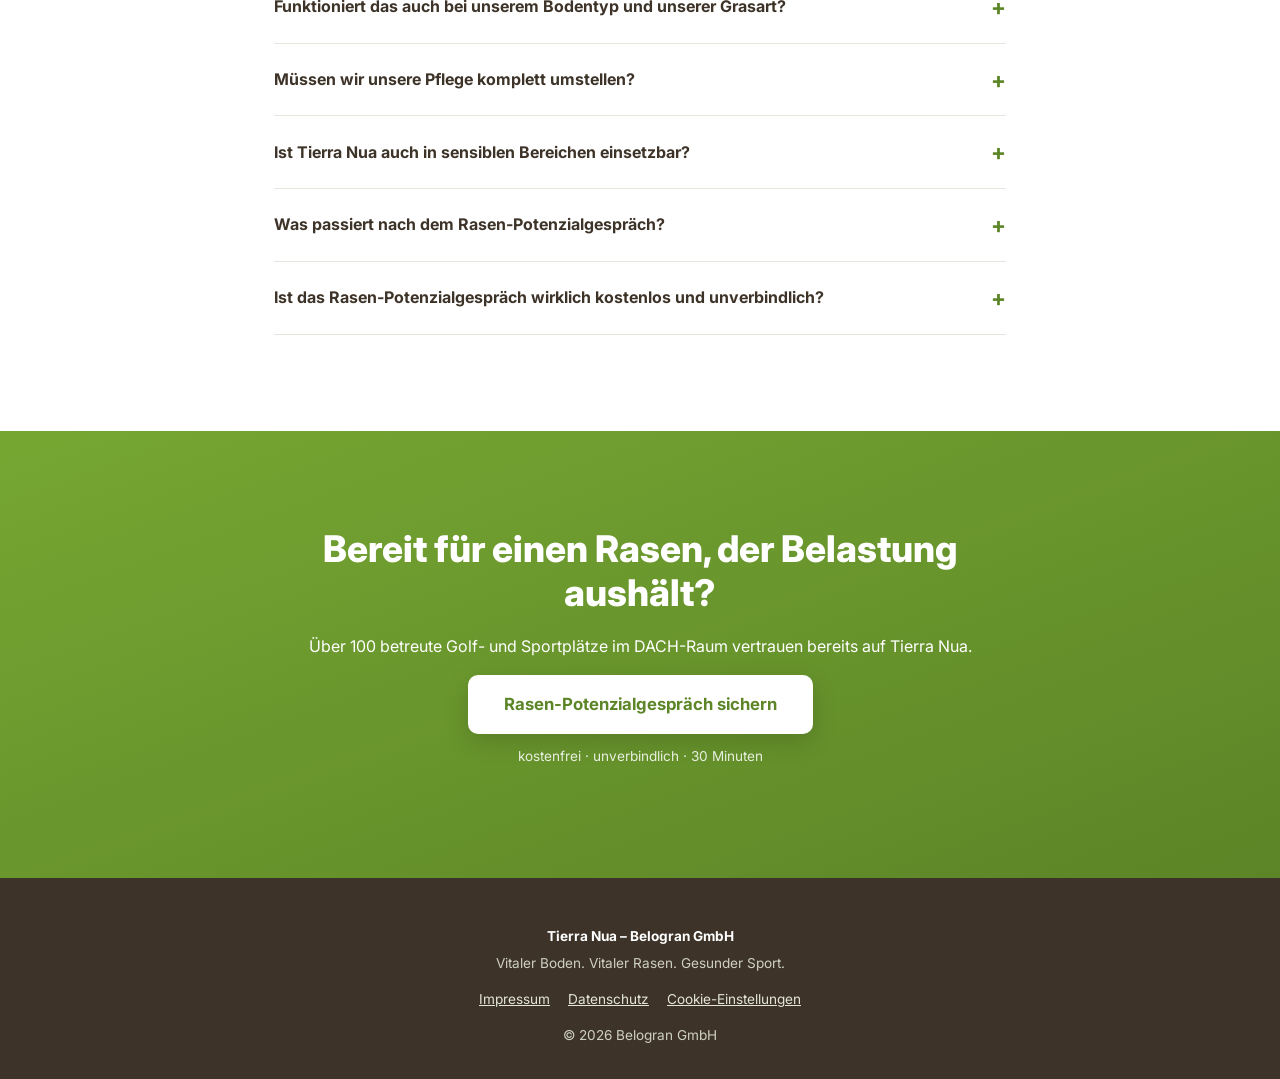
==== commit 6a993a8b: "Update index.html" ====
--- a/index.html
+++ b/index.html
@@ -28,7 +28,6 @@
         <span class="hero-video__hint">Video ansehen</span>
         <span class="hero-video__consent">Mit Klick werden Cookies akzeptiert</span>
       </button>
-      <!-- TODO: Vimeo-Embed von Angela nachreichen -->
     </div>
 
     <p style="max-width:620px;margin:0 auto 28px;font-size:1.08rem;">
--- a/styles.css
+++ b/styles.css
@@ -492,7 +492,7 @@
 }
 .calendly-embed {
   min-width: 320px;
-  height: 750px;
+  min-height: 750px;
 }
 .calendly-loading {
   display: flex; align-items: center; justify-content: center;
